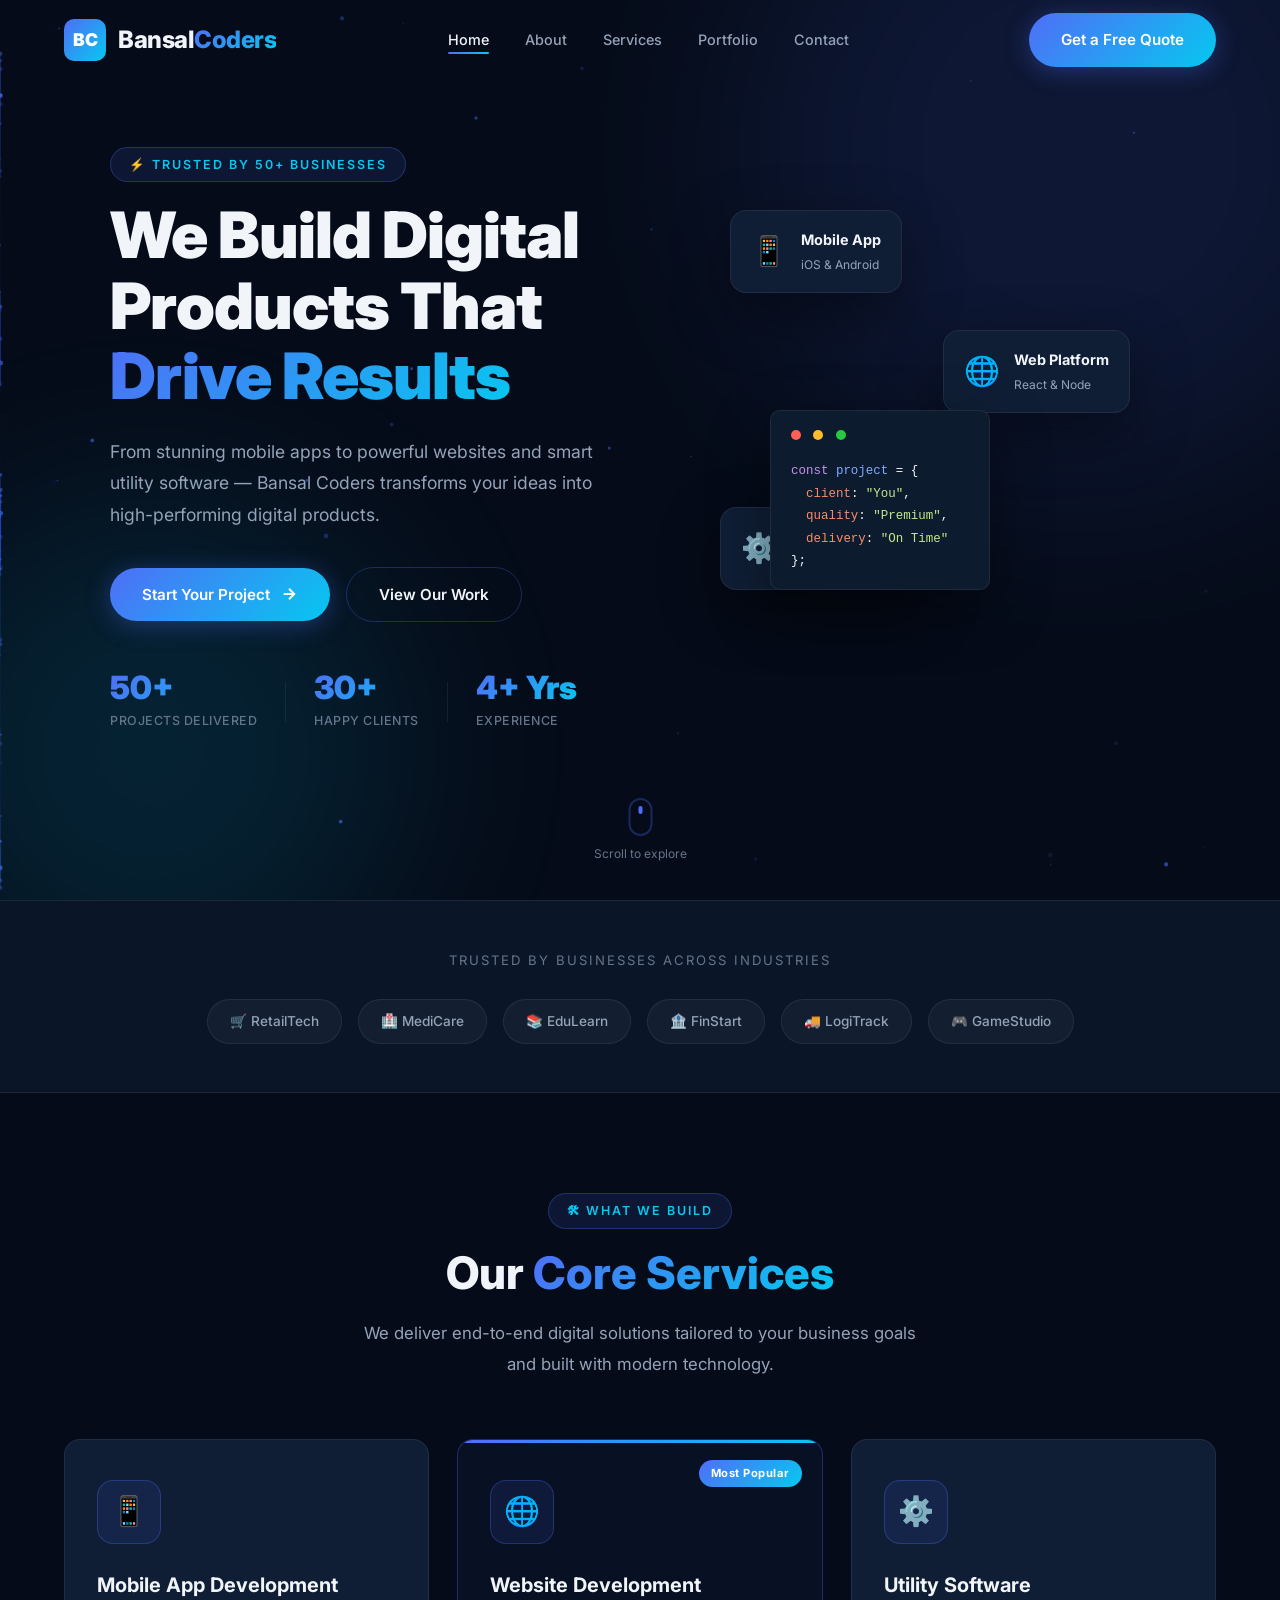
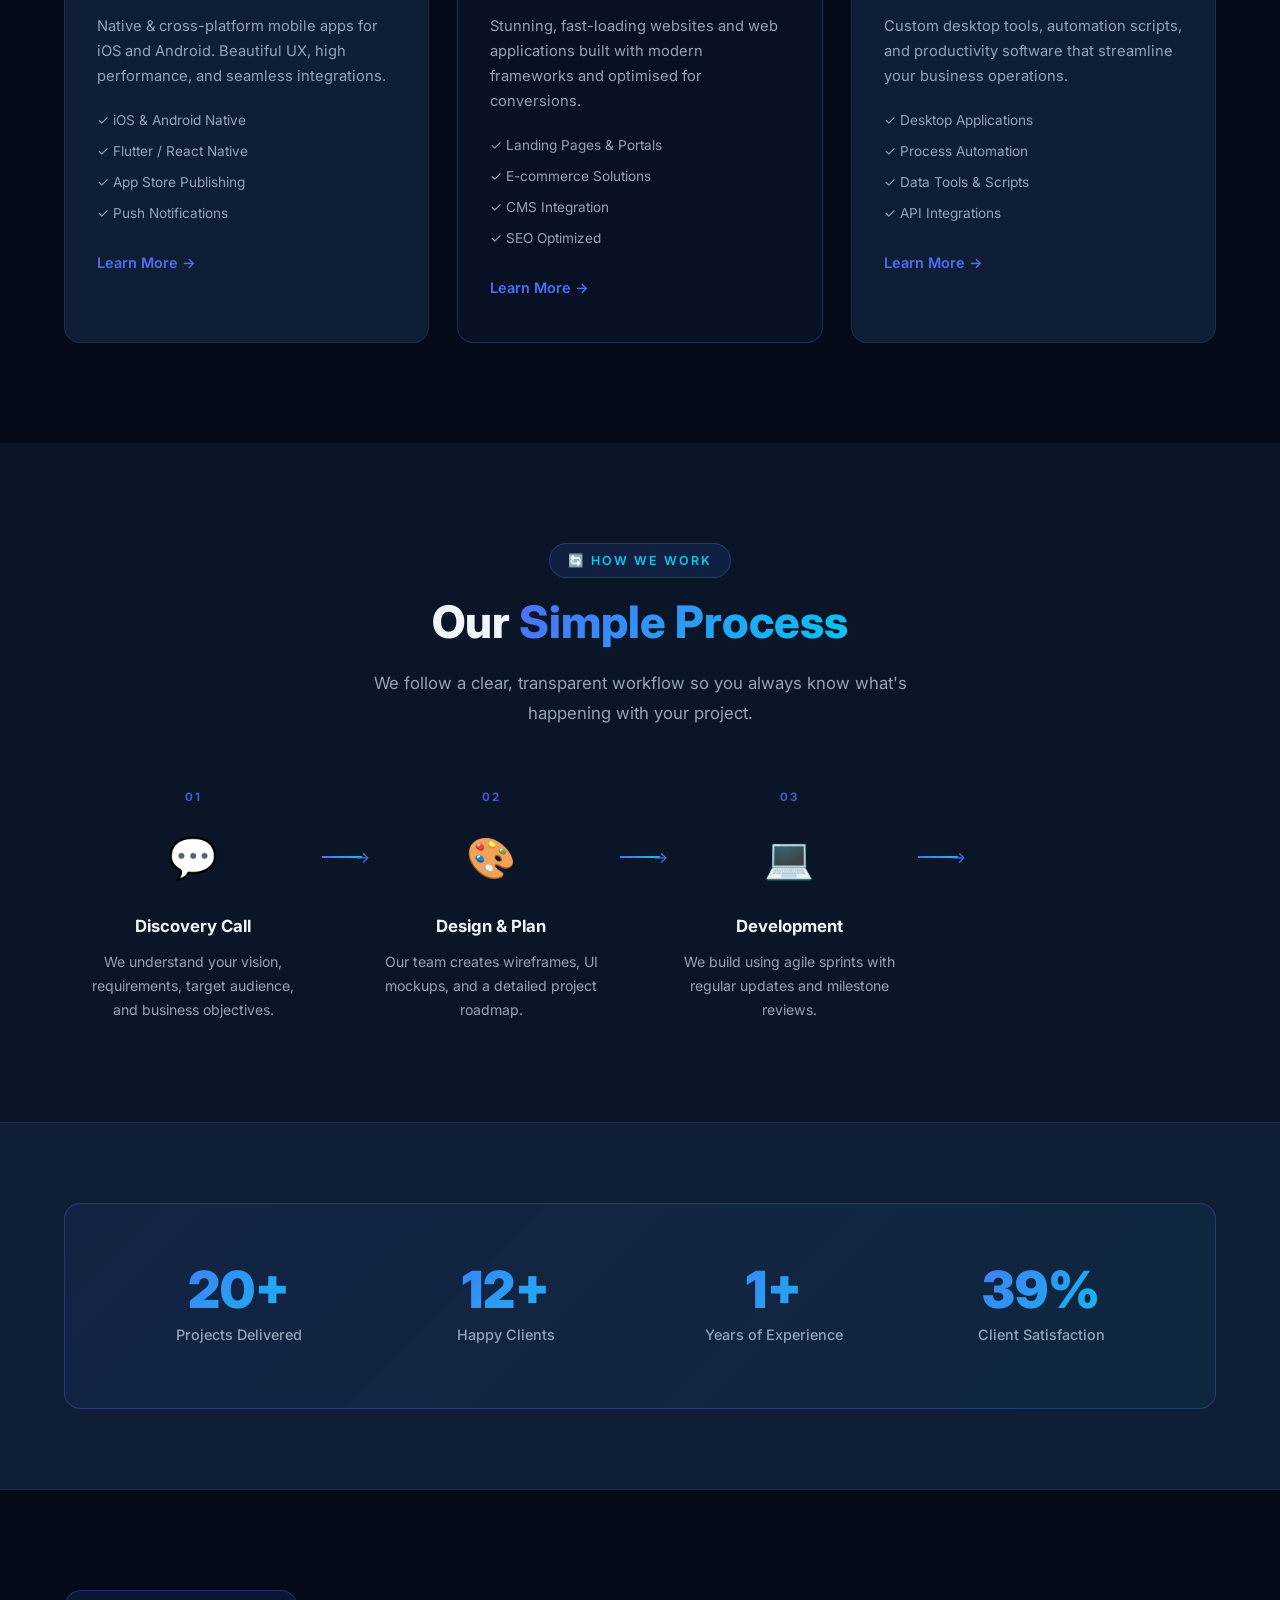
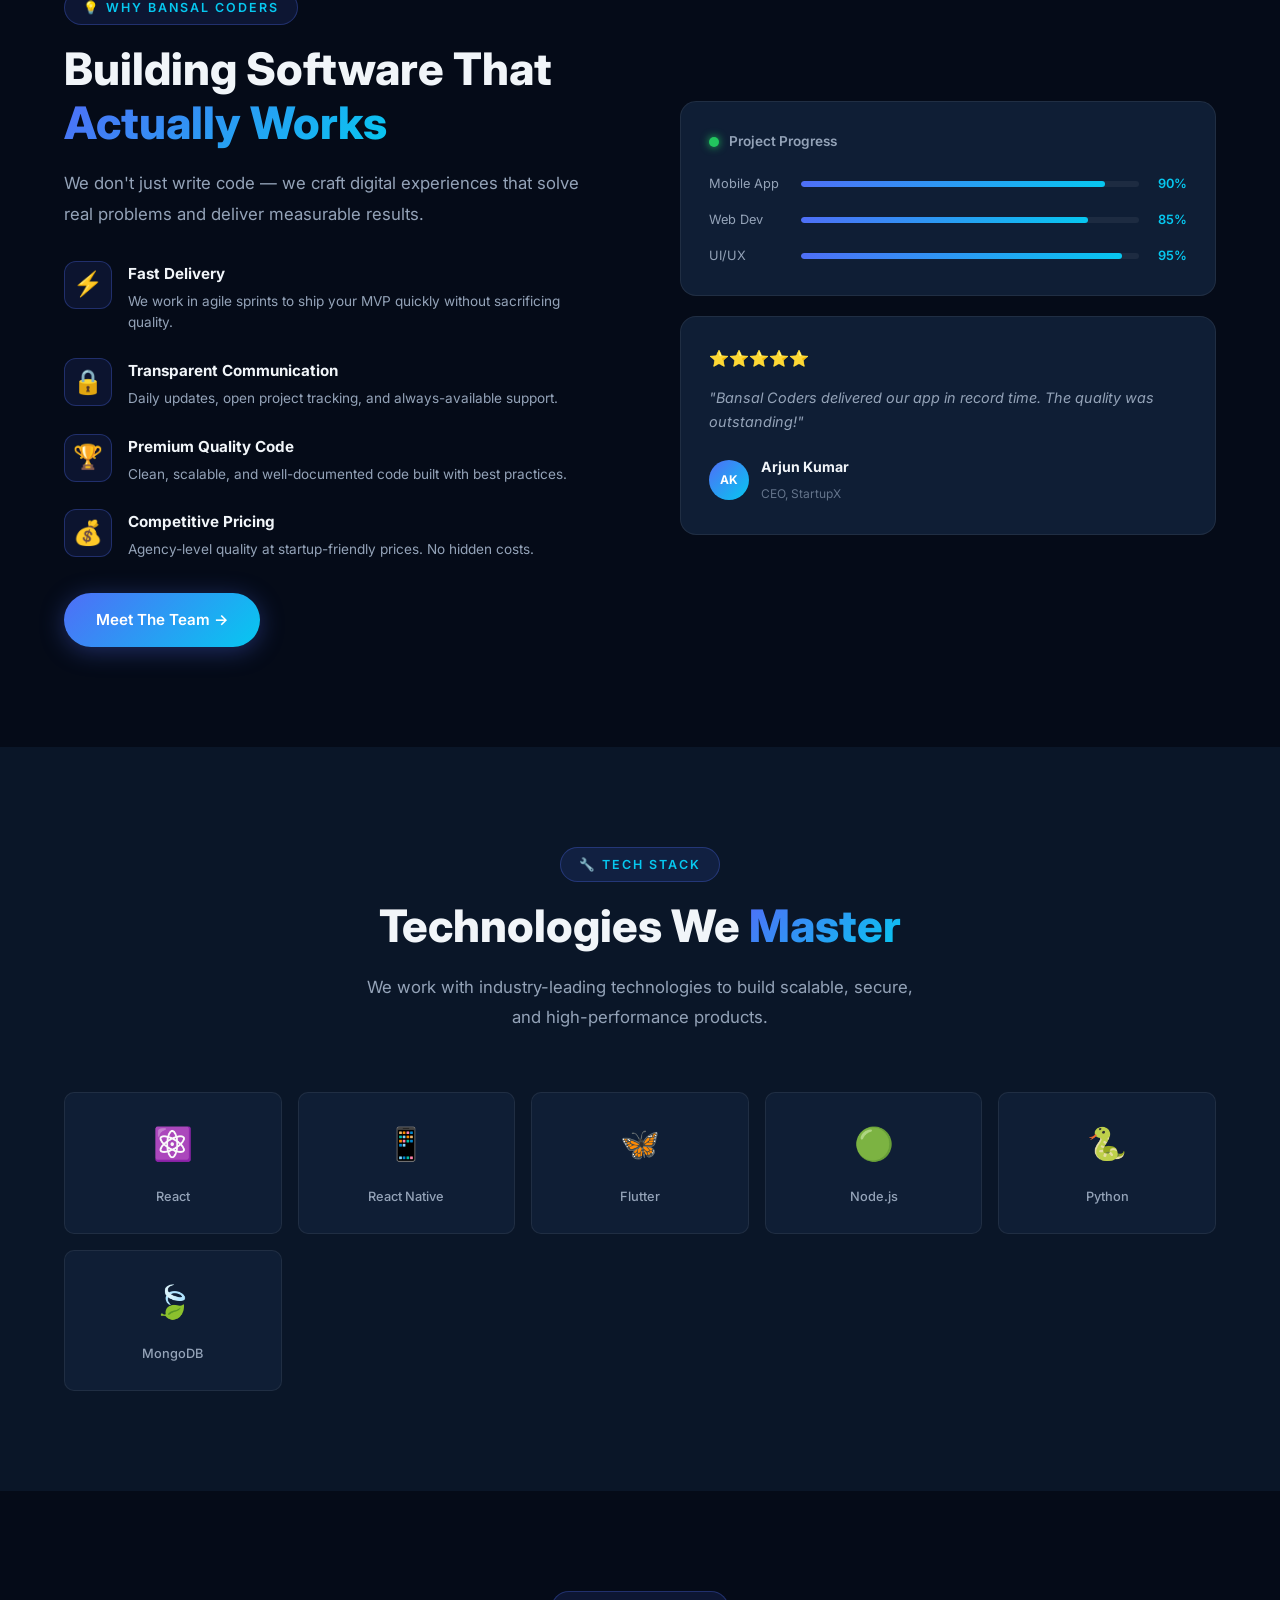
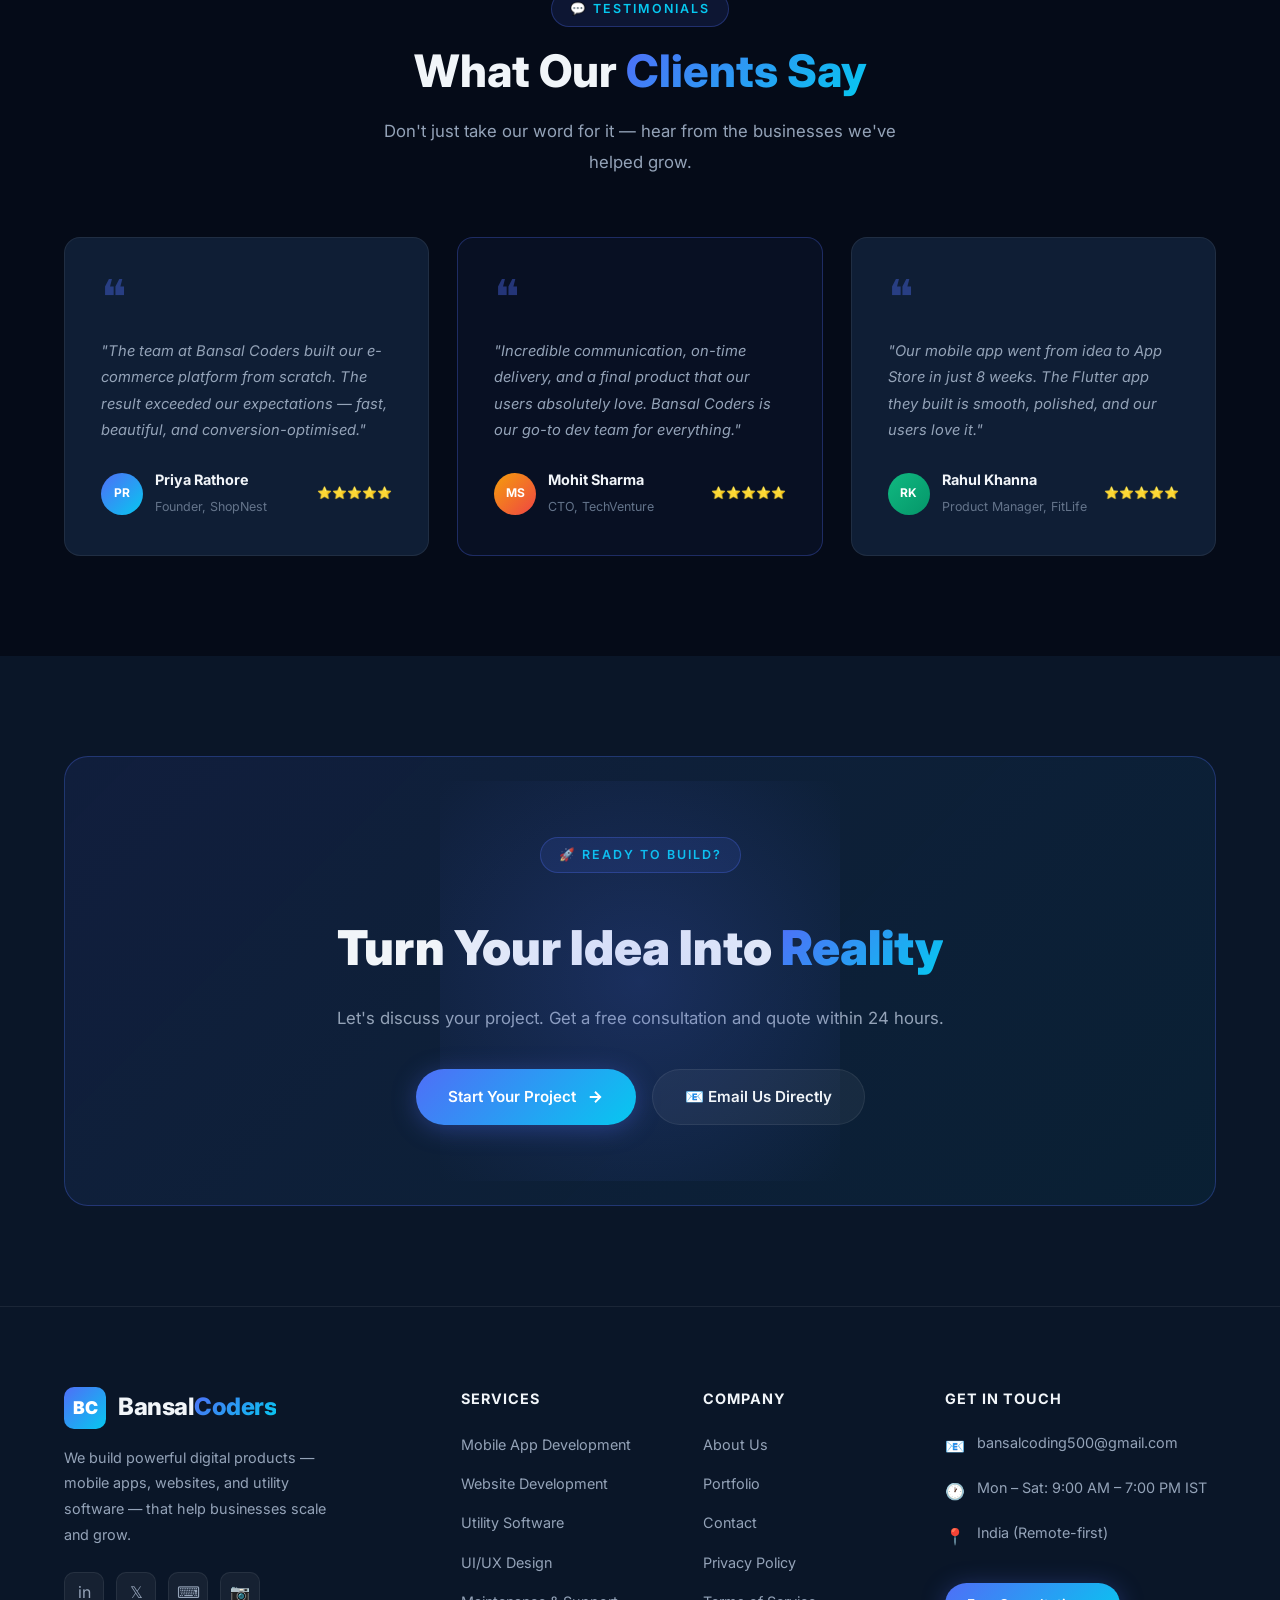
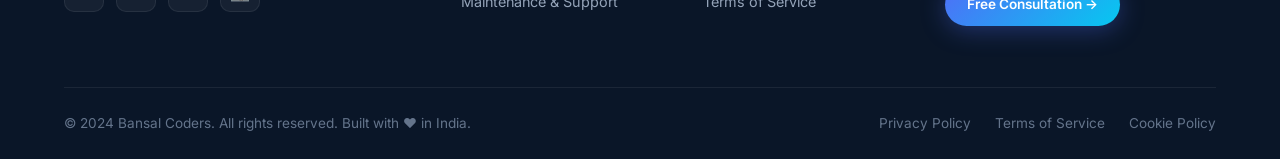
==== index.html @ b734f5e8 "Initial website setup for Bansal Coders - Home page with hero, services, process, stats, testimonial" ====
<!DOCTYPE html>
<html lang="en">
<head>
  <meta charset="UTF-8" />
  <meta name="viewport" content="width=device-width, initial-scale=1.0" />
  <title>Bansal Coders — Build. Launch. Grow.</title>
  <meta name="description" content="Bansal Coders builds world-class mobile apps, websites, and utility software that help businesses grow faster." />
  <link rel="icon" href="assets/favicon.svg" type="image/svg+xml" />
  <link rel="preconnect" href="https://fonts.googleapis.com" />
  <link rel="preconnect" href="https://fonts.gstatic.com" crossorigin />
  <link href="https://fonts.googleapis.com/css2?family=Inter:wght@400;500;600;700;800;900&display=swap" rel="stylesheet" />
  <link rel="stylesheet" href="css/styles.css" />
  <link rel="stylesheet" href="css/home.css" />
</head>
<body>

  <!-- ═══════════════════════════════════════════════
       NAVBAR
  ═══════════════════════════════════════════════ -->
  <nav class="navbar">
    <div class="nav-inner">
      <a href="index.html" class="nav-logo">
        <div class="logo-icon">BC</div>
        <span>Bansal<span class="gradient-text">Coders</span></span>
      </a>

      <ul class="nav-links">
        <li><a href="index.html" class="active">Home</a></li>
        <li><a href="about.html">About</a></li>
        <li><a href="services.html">Services</a></li>
        <li><a href="portfolio.html">Portfolio</a></li>
        <li><a href="contact.html">Contact</a></li>
      </ul>

      <a href="contact.html" class="btn btn-primary nav-cta">Get a Free Quote</a>
      <div class="hamburger" aria-label="Toggle menu">
        <span></span><span></span><span></span>
      </div>
    </div>
  </nav>

  <!-- Mobile Menu -->
  <div class="mobile-menu">
    <a href="index.html">Home</a>
    <a href="about.html">About</a>
    <a href="services.html">Services</a>
    <a href="portfolio.html">Portfolio</a>
    <a href="contact.html">Contact</a>
    <a href="contact.html" class="btn btn-primary" style="margin-top:8px; justify-content:center;">Get a Free Quote</a>
  </div>

  <!-- ═══════════════════════════════════════════════
       HERO
  ═══════════════════════════════════════════════ -->
  <section class="hero">
    <canvas id="particles-canvas"></canvas>
    <div class="hero-bg-blobs">
      <div class="blob blob-1"></div>
      <div class="blob blob-2"></div>
    </div>

    <div class="container hero-inner">
      <div class="hero-content animate-fade-up">
        <div class="section-tag">⚡ Trusted by 50+ Businesses</div>
        <h1 class="hero-title">
          We Build Digital<br>
          Products That<br>
          <span class="gradient-text">Drive Results</span>
        </h1>
        <p class="hero-desc">
          From stunning mobile apps to powerful websites and smart utility software —
          Bansal Coders transforms your ideas into high-performing digital products.
        </p>
        <div class="hero-actions">
          <a href="contact.html" class="btn btn-primary">
            Start Your Project
            <svg width="18" height="18" viewBox="0 0 24 24" fill="none" stroke="currentColor" stroke-width="2.5"><path d="M5 12h14M12 5l7 7-7 7"/></svg>
          </a>
          <a href="portfolio.html" class="btn btn-outline">View Our Work</a>
        </div>
        <div class="hero-stats">
          <div class="hero-stat">
            <span class="hero-stat-num" data-target="50" data-suffix="+">0+</span>
            <span class="hero-stat-label">Projects Delivered</span>
          </div>
          <div class="hero-stat-divider"></div>
          <div class="hero-stat">
            <span class="hero-stat-num" data-target="30" data-suffix="+">0+</span>
            <span class="hero-stat-label">Happy Clients</span>
          </div>
          <div class="hero-stat-divider"></div>
          <div class="hero-stat">
            <span class="hero-stat-num" data-target="4" data-suffix="+ Yrs">0</span>
            <span class="hero-stat-label">Experience</span>
          </div>
        </div>
      </div>

      <div class="hero-visual animate-float">
        <div class="hero-card-stack">
          <div class="floating-card card-mobile">
            <div class="fc-icon">📱</div>
            <div>
              <div class="fc-title">Mobile App</div>
              <div class="fc-sub">iOS & Android</div>
            </div>
          </div>
          <div class="floating-card card-web">
            <div class="fc-icon">🌐</div>
            <div>
              <div class="fc-title">Web Platform</div>
              <div class="fc-sub">React & Node</div>
            </div>
          </div>
          <div class="floating-card card-util">
            <div class="fc-icon">⚙️</div>
            <div>
              <div class="fc-title">Utility Software</div>
              <div class="fc-sub">Desktop Tools</div>
            </div>
          </div>
          <div class="hero-code-block">
            <div class="code-dot red"></div>
            <div class="code-dot yellow"></div>
            <div class="code-dot green"></div>
            <div class="code-lines">
              <div class="code-line"><span class="c-kw">const</span> <span class="c-var">project</span> = {</div>
              <div class="code-line pl">&nbsp;&nbsp;<span class="c-key">client</span>: <span class="c-str">"You"</span>,</div>
              <div class="code-line pl">&nbsp;&nbsp;<span class="c-key">quality</span>: <span class="c-str">"Premium"</span>,</div>
              <div class="code-line pl">&nbsp;&nbsp;<span class="c-key">delivery</span>: <span class="c-str">"On Time"</span></div>
              <div class="code-line">};</div>
            </div>
          </div>
        </div>
      </div>
    </div>

    <div class="hero-scroll-hint">
      <div class="scroll-mouse"><div class="scroll-wheel"></div></div>
      <span>Scroll to explore</span>
    </div>
  </section>

  <!-- ═══════════════════════════════════════════════
       TRUSTED BY (Logo strip)
  ═══════════════════════════════════════════════ -->
  <section class="trusted-section">
    <div class="container">
      <p class="trusted-label">Trusted by businesses across industries</p>
      <div class="logo-strip stagger-children">
        <div class="logo-pill">🛒 RetailTech</div>
        <div class="logo-pill">🏥 MediCare</div>
        <div class="logo-pill">📚 EduLearn</div>
        <div class="logo-pill">🏦 FinStart</div>
        <div class="logo-pill">🚚 LogiTrack</div>
        <div class="logo-pill">🎮 GameStudio</div>
      </div>
    </div>
  </section>

  <!-- ═══════════════════════════════════════════════
       SERVICES OVERVIEW
  ═══════════════════════════════════════════════ -->
  <section class="services-overview">
    <div class="container">
      <div class="section-header reveal">
        <div class="section-tag">🛠 What We Build</div>
        <h2 class="section-title">Our <span class="gradient-text">Core Services</span></h2>
        <p class="section-subtitle">We deliver end-to-end digital solutions tailored to your business goals and built with modern technology.</p>
      </div>

      <div class="services-grid stagger-children">
        <div class="service-card">
          <div class="service-icon-wrap">
            <div class="service-icon">📱</div>
          </div>
          <h3>Mobile App Development</h3>
          <p>Native & cross-platform mobile apps for iOS and Android. Beautiful UX, high performance, and seamless integrations.</p>
          <ul class="service-features">
            <li>✓ iOS & Android Native</li>
            <li>✓ Flutter / React Native</li>
            <li>✓ App Store Publishing</li>
            <li>✓ Push Notifications</li>
          </ul>
          <a href="services.html#mobile" class="service-link">Learn More →</a>
        </div>

        <div class="service-card featured">
          <div class="featured-badge">Most Popular</div>
          <div class="service-icon-wrap">
            <div class="service-icon">🌐</div>
          </div>
          <h3>Website Development</h3>
          <p>Stunning, fast-loading websites and web applications built with modern frameworks and optimised for conversions.</p>
          <ul class="service-features">
            <li>✓ Landing Pages & Portals</li>
            <li>✓ E-commerce Solutions</li>
            <li>✓ CMS Integration</li>
            <li>✓ SEO Optimized</li>
          </ul>
          <a href="services.html#web" class="service-link">Learn More →</a>
        </div>

        <div class="service-card">
          <div class="service-icon-wrap">
            <div class="service-icon">⚙️</div>
          </div>
          <h3>Utility Software</h3>
          <p>Custom desktop tools, automation scripts, and productivity software that streamline your business operations.</p>
          <ul class="service-features">
            <li>✓ Desktop Applications</li>
            <li>✓ Process Automation</li>
            <li>✓ Data Tools & Scripts</li>
            <li>✓ API Integrations</li>
          </ul>
          <a href="services.html#utility" class="service-link">Learn More →</a>
        </div>
      </div>
    </div>
  </section>

  <!-- ═══════════════════════════════════════════════
       PROCESS
  ═══════════════════════════════════════════════ -->
  <section class="process-section">
    <div class="container">
      <div class="section-header reveal">
        <div class="section-tag">🔄 How We Work</div>
        <h2 class="section-title">Our <span class="gradient-text">Simple Process</span></h2>
        <p class="section-subtitle">We follow a clear, transparent workflow so you always know what's happening with your project.</p>
      </div>

      <div class="process-steps stagger-children">
        <div class="process-step">
          <div class="step-num">01</div>
          <div class="step-icon">💬</div>
          <h4>Discovery Call</h4>
          <p>We understand your vision, requirements, target audience, and business objectives.</p>
        </div>
        <div class="process-connector"></div>
        <div class="process-step">
          <div class="step-num">02</div>
          <div class="step-icon">🎨</div>
          <h4>Design & Plan</h4>
          <p>Our team creates wireframes, UI mockups, and a detailed project roadmap.</p>
        </div>
        <div class="process-connector"></div>
        <div class="process-step">
          <div class="step-num">03</div>
          <div class="step-icon">💻</div>
          <h4>Development</h4>
          <p>We build using agile sprints with regular updates and milestone reviews.</p>
        </div>
        <div class="process-connector"></div>
        <div class="process-step">
          <div class="step-num">04</div>
          <div class="step-icon">🚀</div>
          <h4>Launch & Support</h4>
          <p>We deploy your product and provide ongoing maintenance and support.</p>
        </div>
      </div>
    </div>
  </section>

  <!-- ═══════════════════════════════════════════════
       STATS
  ═══════════════════════════════════════════════ -->
  <section class="stats-section reveal">
    <div class="container">
      <div class="stats-inner">
        <div class="stats-grid">
          <div class="stat-item">
            <div class="stat-num gradient-text" data-target="50" data-suffix="+">0+</div>
            <div class="stat-label">Projects Delivered</div>
          </div>
          <div class="stat-item">
            <div class="stat-num gradient-text" data-target="30" data-suffix="+">0+</div>
            <div class="stat-label">Happy Clients</div>
          </div>
          <div class="stat-item">
            <div class="stat-num gradient-text" data-target="4" data-suffix="+">0+</div>
            <div class="stat-label">Years of Experience</div>
          </div>
          <div class="stat-item">
            <div class="stat-num gradient-text" data-target="98" data-suffix="%">0%</div>
            <div class="stat-label">Client Satisfaction</div>
          </div>
        </div>
      </div>
    </div>
  </section>

  <!-- ═══════════════════════════════════════════════
       WHY CHOOSE US
  ═══════════════════════════════════════════════ -->
  <section class="why-section">
    <div class="container why-inner">
      <div class="why-left reveal-left">
        <div class="section-tag">💡 Why Bansal Coders</div>
        <h2 class="section-title">Building Software That <span class="gradient-text">Actually Works</span></h2>
        <p class="section-subtitle">We don't just write code — we craft digital experiences that solve real problems and deliver measurable results.</p>
        <div class="why-features">
          <div class="why-feature">
            <div class="wf-icon">⚡</div>
            <div>
              <h5>Fast Delivery</h5>
              <p>We work in agile sprints to ship your MVP quickly without sacrificing quality.</p>
            </div>
          </div>
          <div class="why-feature">
            <div class="wf-icon">🔒</div>
            <div>
              <h5>Transparent Communication</h5>
              <p>Daily updates, open project tracking, and always-available support.</p>
            </div>
          </div>
          <div class="why-feature">
            <div class="wf-icon">🏆</div>
            <div>
              <h5>Premium Quality Code</h5>
              <p>Clean, scalable, and well-documented code built with best practices.</p>
            </div>
          </div>
          <div class="why-feature">
            <div class="wf-icon">💰</div>
            <div>
              <h5>Competitive Pricing</h5>
              <p>Agency-level quality at startup-friendly prices. No hidden costs.</p>
            </div>
          </div>
        </div>
        <a href="about.html" class="btn btn-primary">Meet The Team →</a>
      </div>
      <div class="why-right reveal-right">
        <div class="why-visual">
          <div class="why-card wc-1">
            <div class="wc-header">
              <div class="wc-dot"></div>
              <span>Project Progress</span>
            </div>
            <div class="progress-bars">
              <div class="progress-item">
                <span>Mobile App</span>
                <div class="progress-track"><div class="progress-fill" style="width:90%"></div></div>
                <span>90%</span>
              </div>
              <div class="progress-item">
                <span>Web Dev</span>
                <div class="progress-track"><div class="progress-fill" style="width:85%"></div></div>
                <span>85%</span>
              </div>
              <div class="progress-item">
                <span>UI/UX</span>
                <div class="progress-track"><div class="progress-fill" style="width:95%"></div></div>
                <span>95%</span>
              </div>
            </div>
          </div>
          <div class="why-card wc-2">
            <div class="rating-stars">⭐⭐⭐⭐⭐</div>
            <p>"Bansal Coders delivered our app in record time. The quality was outstanding!"</p>
            <div class="reviewer">
              <div class="reviewer-avatar">AK</div>
              <div>
                <strong>Arjun Kumar</strong>
                <span>CEO, StartupX</span>
              </div>
            </div>
          </div>
        </div>
      </div>
    </div>
  </section>

  <!-- ═══════════════════════════════════════════════
       TECH STACK
  ═══════════════════════════════════════════════ -->
  <section class="tech-section">
    <div class="container">
      <div class="section-header reveal">
        <div class="section-tag">🔧 Tech Stack</div>
        <h2 class="section-title">Technologies We <span class="gradient-text">Master</span></h2>
        <p class="section-subtitle">We work with industry-leading technologies to build scalable, secure, and high-performance products.</p>
      </div>

      <div class="tech-grid stagger-children">
        <div class="tech-item" data-tooltip="React">
          <div class="tech-logo">⚛️</div>
          <span>React</span>
        </div>
        <div class="tech-item" data-tooltip="React Native">
          <div class="tech-logo">📱</div>
          <span>React Native</span>
        </div>
        <div class="tech-item" data-tooltip="Flutter">
          <div class="tech-logo">🦋</div>
          <span>Flutter</span>
        </div>
        <div class="tech-item" data-tooltip="Node.js">
          <div class="tech-logo">🟢</div>
          <span>Node.js</span>
        </div>
        <div class="tech-item" data-tooltip="Python">
          <div class="tech-logo">🐍</div>
          <span>Python</span>
        </div>
        <div class="tech-item" data-tooltip="MongoDB">
          <div class="tech-logo">🍃</div>
          <span>MongoDB</span>
        </div>
        <div class="tech-item" data-tooltip="PostgreSQL">
          <div class="tech-logo">🐘</div>
          <span>PostgreSQL</span>
        </div>
        <div class="tech-item" data-tooltip="Firebase">
          <div class="tech-logo">🔥</div>
          <span>Firebase</span>
        </div>
        <div class="tech-item" data-tooltip="AWS">
          <div class="tech-logo">☁️</div>
          <span>AWS</span>
        </div>
        <div class="tech-item" data-tooltip="Next.js">
          <div class="tech-logo">▲</div>
          <span>Next.js</span>
        </div>
      </div>
    </div>
  </section>

  <!-- ═══════════════════════════════════════════════
       TESTIMONIALS
  ═══════════════════════════════════════════════ -->
  <section class="testimonials-section">
    <div class="container">
      <div class="section-header reveal">
        <div class="section-tag">💬 Testimonials</div>
        <h2 class="section-title">What Our <span class="gradient-text">Clients Say</span></h2>
        <p class="section-subtitle">Don't just take our word for it — hear from the businesses we've helped grow.</p>
      </div>

      <div class="testimonials-grid stagger-children">
        <div class="testimonial-card">
          <div class="testimonial-quote">❝</div>
          <p>"The team at Bansal Coders built our e-commerce platform from scratch. The result exceeded our expectations — fast, beautiful, and conversion-optimised."</p>
          <div class="testimonial-author">
            <div class="ta-avatar" style="background: linear-gradient(135deg,#4f6ef7,#06c8f0)">PR</div>
            <div>
              <strong>Priya Rathore</strong>
              <span>Founder, ShopNest</span>
            </div>
            <div class="ta-stars">⭐⭐⭐⭐⭐</div>
          </div>
        </div>

        <div class="testimonial-card featured-testimonial">
          <div class="testimonial-quote">❝</div>
          <p>"Incredible communication, on-time delivery, and a final product that our users absolutely love. Bansal Coders is our go-to dev team for everything."</p>
          <div class="testimonial-author">
            <div class="ta-avatar" style="background: linear-gradient(135deg,#f59e0b,#ef4444)">MS</div>
            <div>
              <strong>Mohit Sharma</strong>
              <span>CTO, TechVenture</span>
            </div>
            <div class="ta-stars">⭐⭐⭐⭐⭐</div>
          </div>
        </div>

        <div class="testimonial-card">
          <div class="testimonial-quote">❝</div>
          <p>"Our mobile app went from idea to App Store in just 8 weeks. The Flutter app they built is smooth, polished, and our users love it."</p>
          <div class="testimonial-author">
            <div class="ta-avatar" style="background: linear-gradient(135deg,#10b981,#059669)">RK</div>
            <div>
              <strong>Rahul Khanna</strong>
              <span>Product Manager, FitLife</span>
            </div>
            <div class="ta-stars">⭐⭐⭐⭐⭐</div>
          </div>
        </div>
      </div>
    </div>
  </section>

  <!-- ═══════════════════════════════════════════════
       CTA BANNER
  ═══════════════════════════════════════════════ -->
  <section class="cta-section reveal">
    <div class="container">
      <div class="cta-inner">
        <div class="cta-blob"></div>
        <div class="section-tag">🚀 Ready to Build?</div>
        <h2>Turn Your Idea Into <span class="gradient-text">Reality</span></h2>
        <p>Let's discuss your project. Get a free consultation and quote within 24 hours.</p>
        <div class="cta-actions">
          <a href="contact.html" class="btn btn-primary">
            Start Your Project
            <svg width="18" height="18" viewBox="0 0 24 24" fill="none" stroke="currentColor" stroke-width="2.5"><path d="M5 12h14M12 5l7 7-7 7"/></svg>
          </a>
          <a href="mailto:bansalcoding500@gmail.com" class="btn btn-ghost">
            📧 Email Us Directly
          </a>
        </div>
      </div>
    </div>
  </section>

  <!-- ═══════════════════════════════════════════════
       FOOTER
  ═══════════════════════════════════════════════ -->
  <footer class="footer">
    <div class="container">
      <div class="footer-grid">
        <div class="footer-brand">
          <a href="index.html" class="nav-logo">
            <div class="logo-icon">BC</div>
            <span>Bansal<span class="gradient-text">Coders</span></span>
          </a>
          <p>We build powerful digital products — mobile apps, websites, and utility software — that help businesses scale and grow.</p>
          <div class="social-links">
            <a href="#" class="social-link" aria-label="LinkedIn">in</a>
            <a href="#" class="social-link" aria-label="Twitter">𝕏</a>
            <a href="#" class="social-link" aria-label="GitHub">⌨</a>
            <a href="#" class="social-link" aria-label="Instagram">📷</a>
          </div>
        </div>

        <div class="footer-col">
          <h4>Services</h4>
          <ul>
            <li><a href="services.html#mobile">Mobile App Development</a></li>
            <li><a href="services.html#web">Website Development</a></li>
            <li><a href="services.html#utility">Utility Software</a></li>
            <li><a href="services.html#uiux">UI/UX Design</a></li>
            <li><a href="services.html#maintenance">Maintenance & Support</a></li>
          </ul>
        </div>

        <div class="footer-col">
          <h4>Company</h4>
          <ul>
            <li><a href="about.html">About Us</a></li>
            <li><a href="portfolio.html">Portfolio</a></li>
            <li><a href="contact.html">Contact</a></li>
            <li><a href="#">Privacy Policy</a></li>
            <li><a href="#">Terms of Service</a></li>
          </ul>
        </div>

        <div class="footer-col">
          <h4>Get In Touch</h4>
          <div class="footer-contact-item">
            <span>📧</span>
            <a href="mailto:bansalcoding500@gmail.com">bansalcoding500@gmail.com</a>
          </div>
          <div class="footer-contact-item">
            <span>🕐</span>
            <p>Mon – Sat: 9:00 AM – 7:00 PM IST</p>
          </div>
          <div class="footer-contact-item">
            <span>📍</span>
            <p>India (Remote-first)</p>
          </div>
          <a href="contact.html" class="btn btn-primary" style="margin-top:16px;font-size:0.85rem;padding:10px 22px">Free Consultation →</a>
        </div>
      </div>

      <div class="footer-bottom">
        <p>© 2024 Bansal Coders. All rights reserved. Built with ❤️ in India.</p>
        <div class="footer-bottom-links">
          <a href="#">Privacy Policy</a>
          <a href="#">Terms of Service</a>
          <a href="#">Cookie Policy</a>
        </div>
      </div>
    </div>
  </footer>

  <script src="js/main.js"></script>
  <script>
    // Animate hero stats on load
    document.querySelectorAll('.hero-stat-num[data-target]').forEach(el => {
      const target = parseInt(el.dataset.target);
      const suffix = el.dataset.suffix || '';
      let current = 0;
      const step = target / 60;
      const timer = setInterval(() => {
        current = Math.min(current + step, target);
        el.textContent = Math.floor(current) + suffix;
        if (current >= target) clearInterval(timer);
      }, 25);
    });
  </script>
</body>
</html>
---- css/styles.css ----
/* =========================================
   BANSAL CODERS - Global Stylesheet
   ========================================= */

/* ---------- CSS Variables ---------- */
:root {
  --bg-primary: #050b18;
  --bg-secondary: #0a1628;
  --bg-card: #0f1e35;
  --bg-card-hover: #152540;
  --primary: #4f6ef7;
  --primary-dark: #3b55d4;
  --accent: #06c8f0;
  --gradient: linear-gradient(135deg, #4f6ef7 0%, #06c8f0 100%);
  --gradient-text: linear-gradient(135deg, #4f6ef7, #06c8f0);
  --text-primary: #f1f5f9;
  --text-secondary: #94a3b8;
  --text-muted: #64748b;
  --border: rgba(255,255,255,0.07);
  --border-light: rgba(79,110,247,0.3);
  --shadow: 0 20px 60px rgba(0,0,0,0.4);
  --shadow-glow: 0 0 40px rgba(79,110,247,0.2);
  --radius: 16px;
  --radius-sm: 10px;
  --transition: all 0.3s ease;
  --font-main: 'Inter', 'Segoe UI', sans-serif;
  --nav-height: 80px;
}

/* ---------- Reset & Base ---------- */
*, *::before, *::after { box-sizing: border-box; margin: 0; padding: 0; }

html { scroll-behavior: smooth; font-size: 16px; }

body {
  font-family: var(--font-main);
  background-color: var(--bg-primary);
  color: var(--text-primary);
  line-height: 1.7;
  overflow-x: hidden;
}

a { text-decoration: none; color: inherit; transition: var(--transition); }
ul { list-style: none; }
img { max-width: 100%; height: auto; display: block; }
button { cursor: pointer; border: none; outline: none; font-family: var(--font-main); }

/* ---------- Scrollbar ---------- */
::-webkit-scrollbar { width: 6px; }
::-webkit-scrollbar-track { background: var(--bg-primary); }
::-webkit-scrollbar-thumb { background: var(--primary); border-radius: 3px; }

/* ---------- Typography Helpers ---------- */
.gradient-text {
  background: var(--gradient-text);
  -webkit-background-clip: text;
  -webkit-text-fill-color: transparent;
  background-clip: text;
}

.section-tag {
  display: inline-flex;
  align-items: center;
  gap: 8px;
  background: rgba(79,110,247,0.12);
  border: 1px solid var(--border-light);
  color: var(--accent);
  font-size: 0.78rem;
  font-weight: 600;
  letter-spacing: 2px;
  text-transform: uppercase;
  padding: 6px 18px;
  border-radius: 50px;
  margin-bottom: 18px;
}

.section-title {
  font-size: clamp(2rem, 4vw, 2.8rem);
  font-weight: 800;
  line-height: 1.2;
  margin-bottom: 18px;
  color: var(--text-primary);
}

.section-subtitle {
  font-size: 1.05rem;
  color: var(--text-secondary);
  max-width: 560px;
  line-height: 1.8;
}

.section-header { text-align: center; margin-bottom: 60px; }
.section-header .section-subtitle { margin: 0 auto; }

/* ---------- Buttons ---------- */
.btn {
  display: inline-flex;
  align-items: center;
  gap: 10px;
  padding: 14px 32px;
  border-radius: 50px;
  font-size: 0.95rem;
  font-weight: 600;
  transition: var(--transition);
  position: relative;
  overflow: hidden;
}

.btn-primary {
  background: var(--gradient);
  color: #fff;
  box-shadow: 0 4px 24px rgba(79,110,247,0.35);
}

.btn-primary:hover {
  transform: translateY(-2px);
  box-shadow: 0 8px 32px rgba(79,110,247,0.5);
}

.btn-outline {
  background: transparent;
  color: var(--text-primary);
  border: 1px solid var(--border-light);
}

.btn-outline:hover {
  background: rgba(79,110,247,0.1);
  border-color: var(--primary);
  transform: translateY(-2px);
}

.btn-ghost {
  background: rgba(255,255,255,0.05);
  color: var(--text-primary);
  border: 1px solid var(--border);
}

.btn-ghost:hover {
  background: rgba(255,255,255,0.1);
  transform: translateY(-2px);
}

/* ---------- Container ---------- */
.container {
  max-width: 1200px;
  margin: 0 auto;
  padding: 0 24px;
}

/* ---------- Section ---------- */
section { padding: 100px 0; }

/* ---------- Cards ---------- */
.card {
  background: var(--bg-card);
  border: 1px solid var(--border);
  border-radius: var(--radius);
  padding: 36px;
  transition: var(--transition);
}

.card:hover {
  border-color: var(--border-light);
  box-shadow: var(--shadow-glow);
  transform: translateY(-4px);
  background: var(--bg-card-hover);
}

/* ---------- NAVIGATION ---------- */
.navbar {
  position: fixed;
  top: 0;
  left: 0;
  width: 100%;
  height: var(--nav-height);
  z-index: 1000;
  transition: var(--transition);
  padding: 0;
}

.navbar.scrolled {
  background: rgba(5, 11, 24, 0.95);
  backdrop-filter: blur(20px);
  -webkit-backdrop-filter: blur(20px);
  border-bottom: 1px solid var(--border);
  box-shadow: 0 4px 30px rgba(0,0,0,0.3);
}

.nav-inner {
  display: flex;
  align-items: center;
  justify-content: space-between;
  height: var(--nav-height);
  max-width: 1200px;
  margin: 0 auto;
  padding: 0 24px;
}

.nav-logo {
  display: flex;
  align-items: center;
  gap: 12px;
  font-size: 1.5rem;
  font-weight: 800;
  letter-spacing: -0.5px;
}

.logo-icon {
  width: 42px;
  height: 42px;
  background: var(--gradient);
  border-radius: 10px;
  display: flex;
  align-items: center;
  justify-content: center;
  font-size: 1.1rem;
  font-weight: 900;
  color: white;
  flex-shrink: 0;
}

.nav-links {
  display: flex;
  align-items: center;
  gap: 36px;
}

.nav-links a {
  font-size: 0.9rem;
  font-weight: 500;
  color: var(--text-secondary);
  position: relative;
  padding: 4px 0;
}

.nav-links a::after {
  content: '';
  position: absolute;
  bottom: -2px;
  left: 0;
  width: 0;
  height: 2px;
  background: var(--gradient);
  border-radius: 2px;
  transition: var(--transition);
}

.nav-links a:hover,
.nav-links a.active {
  color: var(--text-primary);
}

.nav-links a:hover::after,
.nav-links a.active::after {
  width: 100%;
}

.nav-cta { margin-left: 8px; }

.hamburger {
  display: none;
  flex-direction: column;
  gap: 5px;
  cursor: pointer;
  padding: 4px;
}

.hamburger span {
  width: 26px;
  height: 2px;
  background: var(--text-primary);
  border-radius: 2px;
  transition: var(--transition);
}

.hamburger.open span:nth-child(1) { transform: translateY(7px) rotate(45deg); }
.hamburger.open span:nth-child(2) { opacity: 0; }
.hamburger.open span:nth-child(3) { transform: translateY(-7px) rotate(-45deg); }

/* ---------- Mobile Menu ---------- */
.mobile-menu {
  display: none;
  position: fixed;
  top: var(--nav-height);
  left: 0;
  width: 100%;
  background: rgba(5, 11, 24, 0.98);
  backdrop-filter: blur(20px);
  padding: 24px;
  border-bottom: 1px solid var(--border);
  z-index: 999;
  flex-direction: column;
  gap: 8px;
  transform: translateY(-10px);
  opacity: 0;
  transition: var(--transition);
}

.mobile-menu.open {
  display: flex;
  opacity: 1;
  transform: translateY(0);
}

.mobile-menu a {
  padding: 14px 20px;
  border-radius: var(--radius-sm);
  color: var(--text-secondary);
  font-weight: 500;
  font-size: 1rem;
  transition: var(--transition);
}

.mobile-menu a:hover,
.mobile-menu a.active {
  background: rgba(79,110,247,0.1);
  color: var(--text-primary);
}

/* ---------- FOOTER ---------- */
.footer {
  background: var(--bg-secondary);
  border-top: 1px solid var(--border);
  padding: 80px 0 0;
}

.footer-grid {
  display: grid;
  grid-template-columns: 1.8fr 1fr 1fr 1.4fr;
  gap: 48px;
  margin-bottom: 60px;
}

.footer-brand .nav-logo { margin-bottom: 16px; }

.footer-brand p {
  color: var(--text-secondary);
  font-size: 0.9rem;
  line-height: 1.8;
  margin-bottom: 24px;
  max-width: 280px;
}

.social-links {
  display: flex;
  gap: 12px;
}

.social-link {
  width: 40px;
  height: 40px;
  border-radius: 10px;
  background: rgba(255,255,255,0.05);
  border: 1px solid var(--border);
  display: flex;
  align-items: center;
  justify-content: center;
  color: var(--text-secondary);
  font-size: 1rem;
  transition: var(--transition);
}

.social-link:hover {
  background: var(--gradient);
  border-color: transparent;
  color: white;
  transform: translateY(-2px);
}

.footer-col h4 {
  font-size: 0.9rem;
  font-weight: 700;
  color: var(--text-primary);
  letter-spacing: 1px;
  text-transform: uppercase;
  margin-bottom: 20px;
}

.footer-col ul li {
  margin-bottom: 12px;
}

.footer-col ul li a {
  color: var(--text-secondary);
  font-size: 0.9rem;
  transition: var(--transition);
}

.footer-col ul li a:hover {
  color: var(--accent);
  padding-left: 4px;
}

.footer-contact-item {
  display: flex;
  align-items: flex-start;
  gap: 12px;
  margin-bottom: 16px;
}

.footer-contact-item span:first-child {
  font-size: 1rem;
  margin-top: 2px;
  flex-shrink: 0;
}

.footer-contact-item a,
.footer-contact-item p {
  color: var(--text-secondary);
  font-size: 0.9rem;
  transition: var(--transition);
}

.footer-contact-item a:hover { color: var(--accent); }

.footer-bottom {
  border-top: 1px solid var(--border);
  padding: 24px 0;
  display: flex;
  align-items: center;
  justify-content: space-between;
  gap: 16px;
}

.footer-bottom p {
  color: var(--text-muted);
  font-size: 0.85rem;
}

.footer-bottom-links {
  display: flex;
  gap: 24px;
}

.footer-bottom-links a {
  color: var(--text-muted);
  font-size: 0.85rem;
  transition: var(--transition);
}

.footer-bottom-links a:hover { color: var(--accent); }

/* ---------- ANIMATIONS ---------- */
@keyframes fadeInUp {
  from { opacity: 0; transform: translateY(30px); }
  to   { opacity: 1; transform: translateY(0); }
}

@keyframes fadeInLeft {
  from { opacity: 0; transform: translateX(-30px); }
  to   { opacity: 1; transform: translateX(0); }
}

@keyframes fadeInRight {
  from { opacity: 0; transform: translateX(30px); }
  to   { opacity: 1; transform: translateX(0); }
}

@keyframes float {
  0%, 100% { transform: translateY(0); }
  50%       { transform: translateY(-14px); }
}

@keyframes pulse-glow {
  0%, 100% { box-shadow: 0 0 0 0 rgba(79,110,247,0.4); }
  50%       { box-shadow: 0 0 0 20px rgba(79,110,247,0); }
}

@keyframes spin-slow {
  from { transform: rotate(0deg); }
  to   { transform: rotate(360deg); }
}

@keyframes blob {
  0%, 100% { border-radius: 60% 40% 30% 70% / 60% 30% 70% 40%; }
  50%       { border-radius: 30% 60% 70% 40% / 50% 60% 30% 60%; }
}

.animate-fade-up   { animation: fadeInUp 0.7s ease forwards; }
.animate-fade-left { animation: fadeInLeft 0.7s ease forwards; }
.animate-float     { animation: float 6s ease-in-out infinite; }

/* Scroll reveal */
.reveal {
  opacity: 0;
  transform: translateY(40px);
  transition: opacity 0.7s ease, transform 0.7s ease;
}

.reveal.visible {
  opacity: 1;
  transform: translateY(0);
}

.reveal-left {
  opacity: 0;
  transform: translateX(-40px);
  transition: opacity 0.7s ease, transform 0.7s ease;
}

.reveal-left.visible {
  opacity: 1;
  transform: translateX(0);
}

.reveal-right {
  opacity: 0;
  transform: translateX(40px);
  transition: opacity 0.7s ease, transform 0.7s ease;
}

.reveal-right.visible {
  opacity: 1;
  transform: translateX(0);
}

/* Stagger children */
.stagger-children > * { opacity: 0; transform: translateY(30px); transition: opacity 0.5s ease, transform 0.5s ease; }
.stagger-children.visible > *:nth-child(1) { opacity: 1; transform: none; transition-delay: 0.1s; }
.stagger-children.visible > *:nth-child(2) { opacity: 1; transform: none; transition-delay: 0.2s; }
.stagger-children.visible > *:nth-child(3) { opacity: 1; transform: none; transition-delay: 0.3s; }
.stagger-children.visible > *:nth-child(4) { opacity: 1; transform: none; transition-delay: 0.4s; }
.stagger-children.visible > *:nth-child(5) { opacity: 1; transform: none; transition-delay: 0.5s; }
.stagger-children.visible > *:nth-child(6) { opacity: 1; transform: none; transition-delay: 0.6s; }

/* ---------- Page Header (inner pages) ---------- */
.page-header {
  padding: 160px 0 100px;
  text-align: center;
  position: relative;
  overflow: hidden;
}

.page-header::before {
  content: '';
  position: absolute;
  inset: 0;
  background: radial-gradient(ellipse 80% 60% at 50% 0%, rgba(79,110,247,0.15) 0%, transparent 70%);
  pointer-events: none;
}

.page-header h1 {
  font-size: clamp(2.5rem, 5vw, 4rem);
  font-weight: 900;
  line-height: 1.15;
  margin-bottom: 20px;
}

.page-header p {
  font-size: 1.1rem;
  color: var(--text-secondary);
  max-width: 600px;
  margin: 0 auto;
}

/* ---------- Divider ---------- */
.divider {
  width: 60px;
  height: 4px;
  background: var(--gradient);
  border-radius: 2px;
  margin: 20px auto 0;
}

/* ---------- Badge ---------- */
.badge {
  display: inline-block;
  padding: 4px 14px;
  border-radius: 50px;
  font-size: 0.75rem;
  font-weight: 600;
  background: rgba(79,110,247,0.15);
  border: 1px solid var(--border-light);
  color: var(--primary);
}

/* ---------- RESPONSIVE ---------- */
@media (max-width: 1024px) {
  .footer-grid { grid-template-columns: 1fr 1fr; }
}

@media (max-width: 768px) {
  :root { --nav-height: 68px; }
  section { padding: 70px 0; }
  .nav-links, .nav-cta { display: none; }
  .hamburger { display: flex; }
  .footer-grid { grid-template-columns: 1fr; gap: 36px; }
  .footer-bottom { flex-direction: column; text-align: center; }
  .footer-bottom-links { flex-wrap: wrap; justify-content: center; }
}

@media (max-width: 480px) {
  .container { padding: 0 16px; }
  .section-title { font-size: 1.8rem; }
  .btn { padding: 12px 24px; font-size: 0.88rem; }
}
---- css/home.css ----
/* =========================================
   BANSAL CODERS - Home Page Styles
   ========================================= */

/* ---------- HERO ---------- */
.hero {
  min-height: 100vh;
  display: flex;
  align-items: center;
  position: relative;
  overflow: hidden;
  padding-top: var(--nav-height);
}

#particles-canvas {
  position: absolute;
  inset: 0;
  width: 100%;
  height: 100%;
  pointer-events: none;
}

.hero-bg-blobs {
  position: absolute;
  inset: 0;
  pointer-events: none;
  overflow: hidden;
}

.blob {
  position: absolute;
  border-radius: 50%;
  filter: blur(100px);
  opacity: 0.12;
  animation: blob 10s ease-in-out infinite;
}

.blob-1 {
  width: 700px; height: 700px;
  background: var(--primary);
  top: -200px; right: -150px;
  animation-delay: 0s;
}

.blob-2 {
  width: 500px; height: 500px;
  background: var(--accent);
  bottom: -100px; left: -100px;
  animation-delay: 5s;
}

.hero-inner {
  display: grid;
  grid-template-columns: 1fr 1fr;
  align-items: center;
  gap: 60px;
  padding-top: 60px;
  padding-bottom: 60px;
}

.hero-content { max-width: 580px; }

.hero-title {
  font-size: clamp(2.6rem, 5vw, 4.2rem);
  font-weight: 900;
  line-height: 1.1;
  letter-spacing: -1px;
  margin-bottom: 24px;
}

.hero-desc {
  font-size: 1.1rem;
  color: var(--text-secondary);
  line-height: 1.8;
  margin-bottom: 36px;
  max-width: 500px;
}

.hero-actions {
  display: flex;
  align-items: center;
  gap: 16px;
  flex-wrap: wrap;
  margin-bottom: 48px;
}

.hero-stats {
  display: flex;
  align-items: center;
  gap: 28px;
  flex-wrap: wrap;
}

.hero-stat-num {
  font-size: 2rem;
  font-weight: 900;
  background: var(--gradient-text);
  -webkit-background-clip: text;
  -webkit-text-fill-color: transparent;
  background-clip: text;
  display: block;
  line-height: 1.1;
}

.hero-stat-label {
  font-size: 0.78rem;
  color: var(--text-muted);
  font-weight: 500;
  text-transform: uppercase;
  letter-spacing: 0.5px;
}

.hero-stat-divider {
  width: 1px;
  height: 40px;
  background: var(--border);
}

/* Hero Visual */
.hero-visual {
  display: flex;
  justify-content: center;
  align-items: center;
  position: relative;
}

.hero-card-stack {
  position: relative;
  width: 420px;
  height: 460px;
}

.floating-card {
  position: absolute;
  background: var(--bg-card);
  border: 1px solid var(--border);
  border-radius: var(--radius);
  padding: 16px 20px;
  display: flex;
  align-items: center;
  gap: 14px;
  backdrop-filter: blur(10px);
  box-shadow: var(--shadow);
  transition: var(--transition);
}

.floating-card:hover { transform: translateY(-4px); border-color: var(--border-light); }

.fc-icon { font-size: 1.8rem; }
.fc-title { font-weight: 700; font-size: 0.9rem; color: var(--text-primary); }
.fc-sub { font-size: 0.75rem; color: var(--text-secondary); margin-top: 2px; }

.card-mobile { top: 0; left: 20px; animation: float 5s ease-in-out infinite; }
.card-web    { top: 120px; right: 0; animation: float 6s ease-in-out infinite 1s; }
.card-util   { bottom: 80px; left: 10px; animation: float 7s ease-in-out infinite 2s; }

.hero-code-block {
  position: absolute;
  top: 200px;
  left: 60px;
  background: #0d1b2e;
  border: 1px solid var(--border);
  border-radius: var(--radius-sm);
  padding: 16px 20px;
  font-family: 'Courier New', monospace;
  font-size: 0.78rem;
  box-shadow: var(--shadow);
  min-width: 220px;
}

.code-dot { width: 10px; height: 10px; border-radius: 50%; display: inline-block; margin-right: 5px; }
.code-dot.red { background: #ff5f57; }
.code-dot.yellow { background: #febc2e; }
.code-dot.green { background: #28c840; }

.code-lines { margin-top: 12px; }
.code-line { line-height: 1.8; }
.c-kw { color: #c792ea; }
.c-var { color: #82aaff; }
.c-key { color: #f78c6c; }
.c-str { color: #c3e88d; }

/* Hero Scroll Hint */
.hero-scroll-hint {
  position: absolute;
  bottom: 36px;
  left: 50%;
  transform: translateX(-50%);
  display: flex;
  flex-direction: column;
  align-items: center;
  gap: 8px;
  color: var(--text-muted);
  font-size: 0.75rem;
}

.scroll-mouse {
  width: 24px; height: 38px;
  border: 2px solid var(--border-light);
  border-radius: 12px;
  display: flex;
  justify-content: center;
  padding-top: 6px;
}

.scroll-wheel {
  width: 4px; height: 8px;
  background: var(--primary);
  border-radius: 2px;
  animation: float 1.5s ease-in-out infinite;
}

/* ---------- TRUSTED ---------- */
.trusted-section {
  padding: 48px 0;
  border-top: 1px solid var(--border);
  border-bottom: 1px solid var(--border);
  background: var(--bg-secondary);
}

.trusted-label {
  text-align: center;
  color: var(--text-muted);
  font-size: 0.82rem;
  text-transform: uppercase;
  letter-spacing: 2px;
  margin-bottom: 28px;
}

.logo-strip {
  display: flex;
  justify-content: center;
  flex-wrap: wrap;
  gap: 16px;
}

.logo-pill {
  background: rgba(255,255,255,0.04);
  border: 1px solid var(--border);
  color: var(--text-secondary);
  padding: 10px 22px;
  border-radius: 50px;
  font-size: 0.85rem;
  font-weight: 500;
  transition: var(--transition);
}

.logo-pill:hover {
  border-color: var(--border-light);
  color: var(--text-primary);
  background: rgba(79,110,247,0.08);
}

/* ---------- SERVICES OVERVIEW ---------- */
.services-overview { background: var(--bg-primary); }

.services-grid {
  display: grid;
  grid-template-columns: repeat(3, 1fr);
  gap: 28px;
}

.service-card {
  background: var(--bg-card);
  border: 1px solid var(--border);
  border-radius: var(--radius);
  padding: 40px 32px;
  transition: var(--transition);
  position: relative;
  overflow: hidden;
}

.service-card::before {
  content: '';
  position: absolute;
  top: 0; left: 0; right: 0;
  height: 3px;
  background: var(--gradient);
  transform: scaleX(0);
  transform-origin: left;
  transition: transform 0.4s ease;
}

.service-card:hover {
  border-color: var(--border-light);
  transform: translateY(-6px);
  box-shadow: var(--shadow-glow);
  background: var(--bg-card-hover);
}

.service-card:hover::before { transform: scaleX(1); }

.service-card.featured {
  border-color: var(--border-light);
  background: rgba(79,110,247,0.05);
}

.service-card.featured::before { transform: scaleX(1); }

.featured-badge {
  position: absolute;
  top: 20px; right: 20px;
  background: var(--gradient);
  color: white;
  font-size: 0.7rem;
  font-weight: 700;
  padding: 4px 12px;
  border-radius: 50px;
  letter-spacing: 0.5px;
}

.service-icon-wrap {
  width: 64px; height: 64px;
  background: rgba(79,110,247,0.1);
  border: 1px solid var(--border-light);
  border-radius: 16px;
  display: flex;
  align-items: center;
  justify-content: center;
  margin-bottom: 24px;
}

.service-icon { font-size: 1.8rem; }

.service-card h3 {
  font-size: 1.25rem;
  font-weight: 700;
  margin-bottom: 12px;
  color: var(--text-primary);
}

.service-card p {
  color: var(--text-secondary);
  font-size: 0.92rem;
  line-height: 1.7;
  margin-bottom: 20px;
}

.service-features {
  display: flex;
  flex-direction: column;
  gap: 8px;
  margin-bottom: 24px;
}

.service-features li {
  color: var(--text-secondary);
  font-size: 0.85rem;
  display: flex;
  align-items: center;
  gap: 8px;
}

.service-link {
  color: var(--primary);
  font-size: 0.9rem;
  font-weight: 600;
  transition: var(--transition);
}

.service-link:hover {
  color: var(--accent);
  letter-spacing: 0.5px;
}

/* ---------- PROCESS ---------- */
.process-section { background: var(--bg-secondary); }

.process-steps {
  display: flex;
  align-items: flex-start;
  gap: 0;
  position: relative;
}

.process-step {
  flex: 1;
  text-align: center;
  padding: 0 20px;
  position: relative;
}

.step-num {
  font-size: 0.72rem;
  font-weight: 700;
  color: var(--primary);
  letter-spacing: 2px;
  margin-bottom: 16px;
  opacity: 0.8;
}

.step-icon {
  font-size: 2.5rem;
  margin-bottom: 20px;
  display: block;
}

.process-step h4 {
  font-size: 1.05rem;
  font-weight: 700;
  margin-bottom: 10px;
  color: var(--text-primary);
}

.process-step p {
  color: var(--text-secondary);
  font-size: 0.88rem;
  line-height: 1.7;
}

.process-connector {
  flex: 0 0 40px;
  height: 2px;
  background: var(--gradient);
  margin-top: 68px;
  opacity: 0.4;
  position: relative;
}

.process-connector::after {
  content: '→';
  position: absolute;
  right: -8px;
  top: -12px;
  color: var(--primary);
  font-size: 1rem;
  opacity: 1;
}

/* ---------- STATS ---------- */
.stats-section {
  background: var(--bg-card);
  border-top: 1px solid var(--border);
  border-bottom: 1px solid var(--border);
  padding: 80px 0;
}

.stats-inner {
  background: linear-gradient(135deg, rgba(79,110,247,0.08), rgba(6,200,240,0.05));
  border: 1px solid var(--border-light);
  border-radius: var(--radius);
  padding: 60px;
}

.stats-grid {
  display: grid;
  grid-template-columns: repeat(4, 1fr);
  gap: 40px;
  text-align: center;
}

.stat-num {
  font-size: 3.2rem;
  font-weight: 900;
  line-height: 1;
  margin-bottom: 8px;
}

.stat-label {
  color: var(--text-secondary);
  font-size: 0.9rem;
  font-weight: 500;
}

/* ---------- WHY US ---------- */
.why-section { background: var(--bg-primary); }

.why-inner {
  display: grid;
  grid-template-columns: 1fr 1fr;
  gap: 80px;
  align-items: center;
}

.why-features {
  display: flex;
  flex-direction: column;
  gap: 24px;
  margin: 32px 0;
}

.why-feature {
  display: flex;
  gap: 16px;
  align-items: flex-start;
}

.wf-icon {
  font-size: 1.5rem;
  width: 48px;
  height: 48px;
  background: rgba(79,110,247,0.1);
  border: 1px solid var(--border-light);
  border-radius: 12px;
  display: flex;
  align-items: center;
  justify-content: center;
  flex-shrink: 0;
}

.why-feature h5 {
  font-size: 0.95rem;
  font-weight: 700;
  margin-bottom: 4px;
  color: var(--text-primary);
}

.why-feature p {
  font-size: 0.85rem;
  color: var(--text-secondary);
  line-height: 1.6;
}

.why-visual {
  position: relative;
  display: flex;
  flex-direction: column;
  gap: 20px;
}

.why-card {
  background: var(--bg-card);
  border: 1px solid var(--border);
  border-radius: var(--radius);
  padding: 28px;
  transition: var(--transition);
}

.why-card:hover { border-color: var(--border-light); transform: translateY(-3px); }

.wc-header {
  display: flex;
  align-items: center;
  gap: 10px;
  margin-bottom: 20px;
  font-size: 0.85rem;
  color: var(--text-secondary);
  font-weight: 600;
}

.wc-dot {
  width: 10px; height: 10px;
  border-radius: 50%;
  background: #22c55e;
  box-shadow: 0 0 8px #22c55e;
  animation: pulse-glow 2s ease-in-out infinite;
}

.progress-bars { display: flex; flex-direction: column; gap: 14px; }

.progress-item {
  display: flex;
  align-items: center;
  gap: 12px;
  font-size: 0.8rem;
  color: var(--text-secondary);
}

.progress-item > span:first-child { width: 80px; }
.progress-item > span:last-child { width: 36px; text-align: right; font-weight: 600; color: var(--accent); }

.progress-track {
  flex: 1;
  height: 6px;
  background: rgba(255,255,255,0.06);
  border-radius: 3px;
  overflow: hidden;
}

.progress-fill {
  height: 100%;
  background: var(--gradient);
  border-radius: 3px;
  transition: width 1.5s ease;
}

.rating-stars { font-size: 1rem; margin-bottom: 14px; }

.wc-2 p {
  font-size: 0.9rem;
  color: var(--text-secondary);
  line-height: 1.7;
  margin-bottom: 20px;
  font-style: italic;
}

.reviewer {
  display: flex;
  align-items: center;
  gap: 12px;
}

.reviewer-avatar {
  width: 40px; height: 40px;
  border-radius: 50%;
  background: var(--gradient);
  display: flex;
  align-items: center;
  justify-content: center;
  font-size: 0.75rem;
  font-weight: 700;
  color: white;
  flex-shrink: 0;
}

.reviewer strong {
  display: block;
  font-size: 0.88rem;
  color: var(--text-primary);
}

.reviewer span {
  font-size: 0.75rem;
  color: var(--text-muted);
}

/* ---------- TECH SECTION ---------- */
.tech-section { background: var(--bg-secondary); }

.tech-grid {
  display: grid;
  grid-template-columns: repeat(5, 1fr);
  gap: 16px;
}

.tech-item {
  background: var(--bg-card);
  border: 1px solid var(--border);
  border-radius: var(--radius-sm);
  padding: 24px 16px;
  text-align: center;
  transition: var(--transition);
  cursor: default;
}

.tech-item:hover {
  border-color: var(--border-light);
  background: var(--bg-card-hover);
  transform: translateY(-4px);
  box-shadow: var(--shadow-glow);
}

.tech-logo { font-size: 2rem; margin-bottom: 10px; }

.tech-item span {
  font-size: 0.8rem;
  color: var(--text-secondary);
  font-weight: 500;
}

/* ---------- TESTIMONIALS ---------- */
.testimonials-section { background: var(--bg-primary); }

.testimonials-grid {
  display: grid;
  grid-template-columns: repeat(3, 1fr);
  gap: 28px;
}

.testimonial-card {
  background: var(--bg-card);
  border: 1px solid var(--border);
  border-radius: var(--radius);
  padding: 36px;
  transition: var(--transition);
  position: relative;
}

.testimonial-card:hover {
  border-color: var(--border-light);
  transform: translateY(-4px);
  box-shadow: var(--shadow-glow);
}

.featured-testimonial {
  border-color: var(--border-light);
  background: rgba(79,110,247,0.05);
}

.testimonial-quote {
  font-size: 3rem;
  line-height: 1;
  color: var(--primary);
  opacity: 0.4;
  margin-bottom: 16px;
  font-family: Georgia, serif;
}

.testimonial-card p {
  font-size: 0.92rem;
  color: var(--text-secondary);
  line-height: 1.8;
  margin-bottom: 24px;
  font-style: italic;
}

.testimonial-author {
  display: flex;
  align-items: center;
  gap: 12px;
}

.ta-avatar {
  width: 42px; height: 42px;
  border-radius: 50%;
  display: flex;
  align-items: center;
  justify-content: center;
  font-size: 0.75rem;
  font-weight: 700;
  color: white;
  flex-shrink: 0;
}

.testimonial-author > div:nth-child(2) { flex: 1; }
.testimonial-author strong { display: block; font-size: 0.9rem; color: var(--text-primary); }
.testimonial-author span { font-size: 0.78rem; color: var(--text-muted); }
.ta-stars { font-size: 0.75rem; }

/* ---------- CTA SECTION ---------- */
.cta-section { background: var(--bg-secondary); padding: 100px 0; }

.cta-inner {
  background: linear-gradient(135deg, rgba(79,110,247,0.1), rgba(6,200,240,0.06));
  border: 1px solid var(--border-light);
  border-radius: 24px;
  padding: 80px 60px;
  text-align: center;
  position: relative;
  overflow: hidden;
}

.cta-blob {
  position: absolute;
  width: 400px; height: 400px;
  background: radial-gradient(circle, rgba(79,110,247,0.2), transparent);
  top: 50%; left: 50%;
  transform: translate(-50%, -50%);
  pointer-events: none;
}

.cta-inner h2 {
  font-size: clamp(2rem, 4vw, 3rem);
  font-weight: 900;
  margin: 16px 0;
}

.cta-inner p {
  color: var(--text-secondary);
  font-size: 1.05rem;
  margin-bottom: 36px;
}

.cta-actions {
  display: flex;
  justify-content: center;
  gap: 16px;
  flex-wrap: wrap;
}

/* ---------- RESPONSIVE ---------- */
@media (max-width: 1024px) {
  .hero-inner { grid-template-columns: 1fr; }
  .hero-visual { display: none; }
  .hero-content { max-width: 100%; text-align: center; }
  .hero-actions { justify-content: center; }
  .hero-stats { justify-content: center; }
  .services-grid { grid-template-columns: 1fr; max-width: 480px; margin: 0 auto; }
  .stats-grid { grid-template-columns: repeat(2, 1fr); }
  .why-inner { grid-template-columns: 1fr; }
  .tech-grid { grid-template-columns: repeat(4, 1fr); }
  .testimonials-grid { grid-template-columns: 1fr; max-width: 500px; margin: 0 auto; }
  .process-steps { flex-direction: column; align-items: center; }
  .process-connector { width: 2px; height: 30px; flex: none; margin: 0; }
  .process-connector::after { content: '↓'; top: -8px; right: -12px; }
}

@media (max-width: 768px) {
  .stats-inner { padding: 36px 24px; }
  .stats-grid { grid-template-columns: repeat(2, 1fr); gap: 28px; }
  .stat-num { font-size: 2.4rem; }
  .tech-grid { grid-template-columns: repeat(3, 1fr); }
  .cta-inner { padding: 48px 24px; }
}

@media (max-width: 480px) {
  .tech-grid { grid-template-columns: repeat(2, 1fr); }
  .stats-grid { grid-template-columns: repeat(2, 1fr); }
  .hero-title { font-size: 2.2rem; }
}
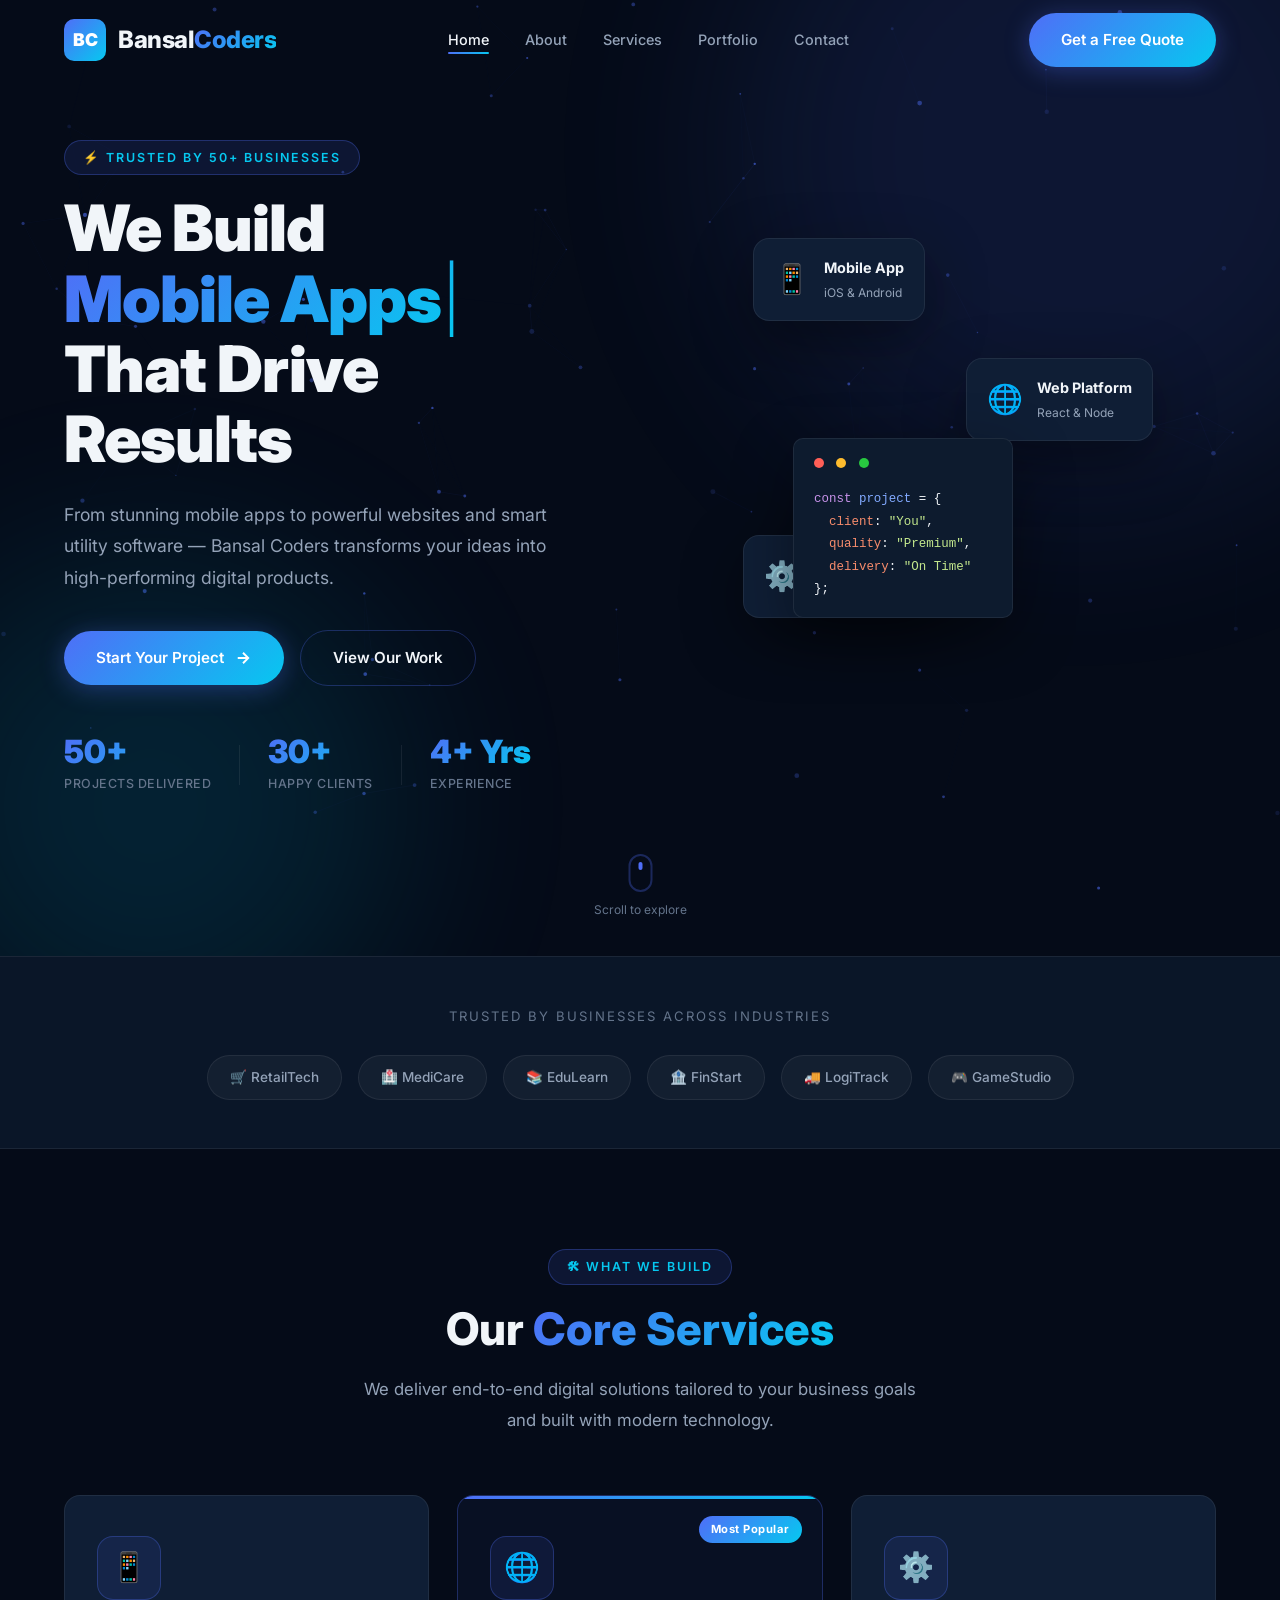
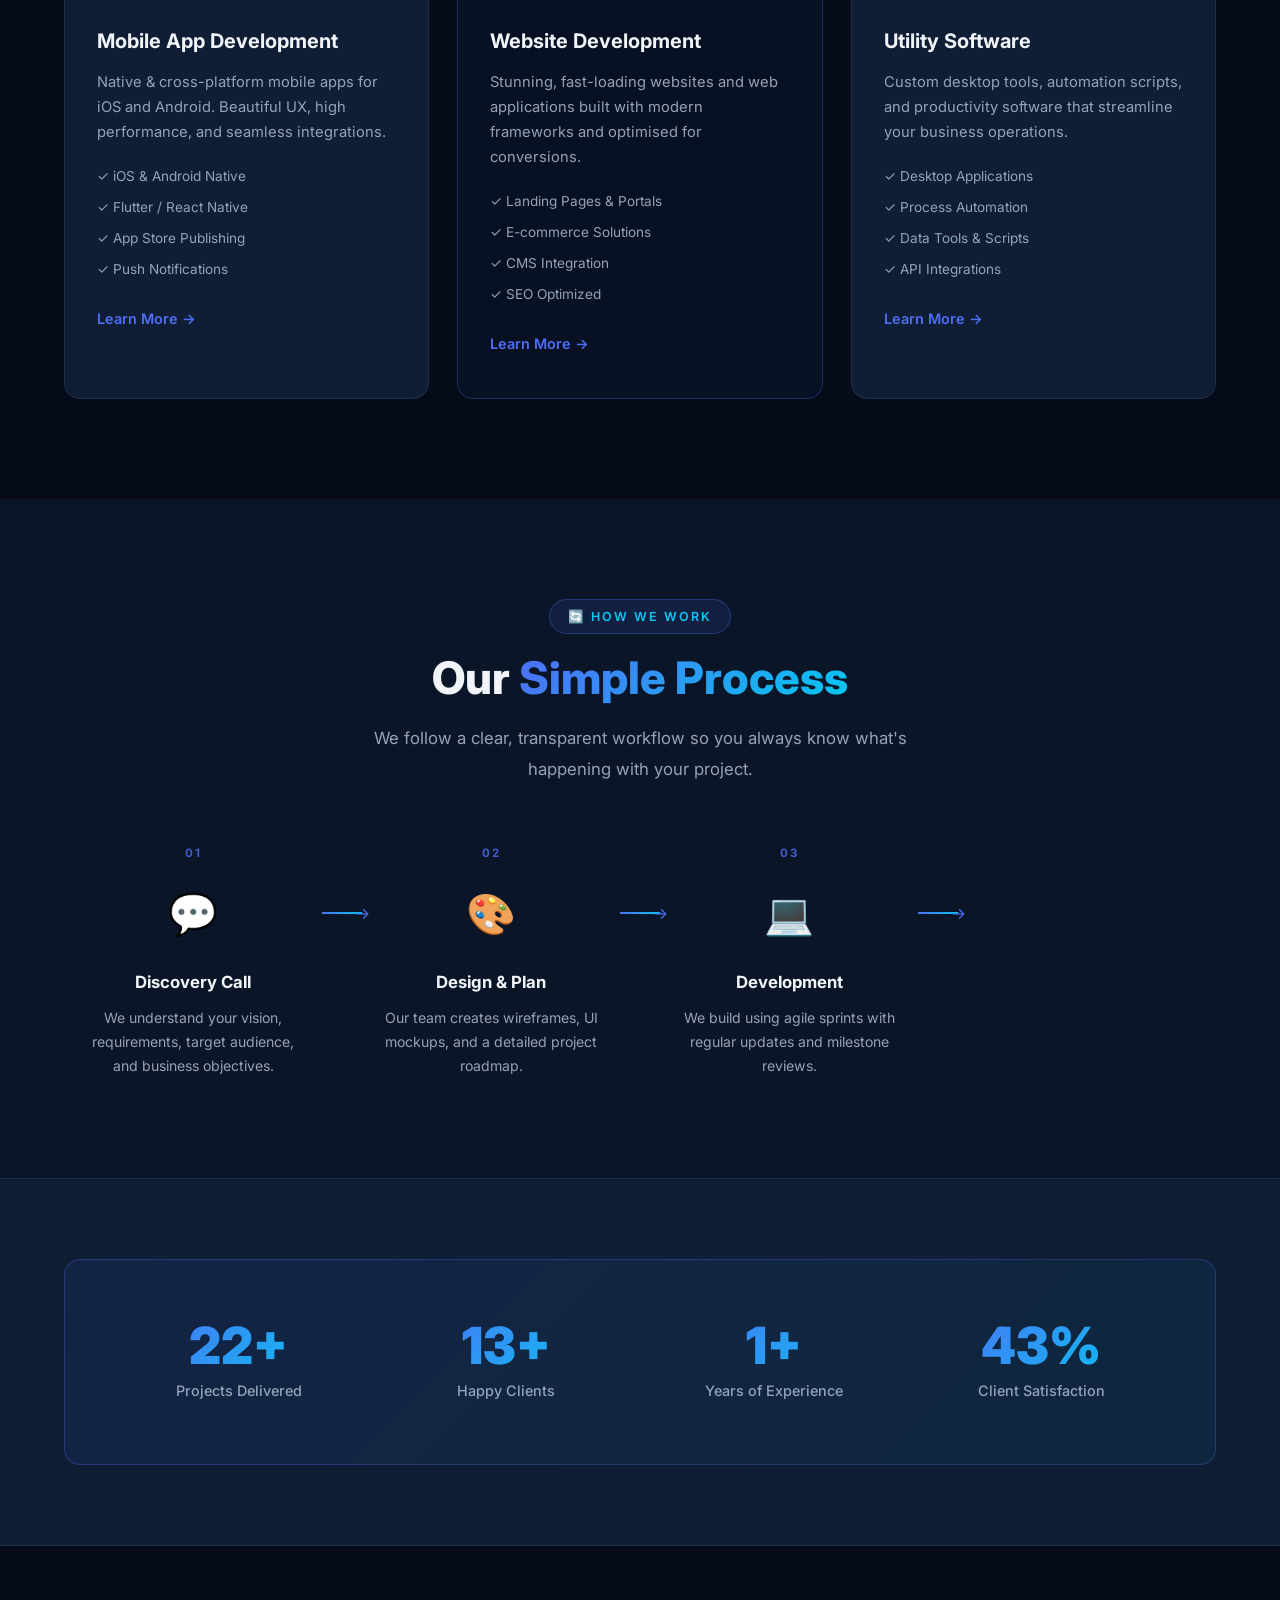
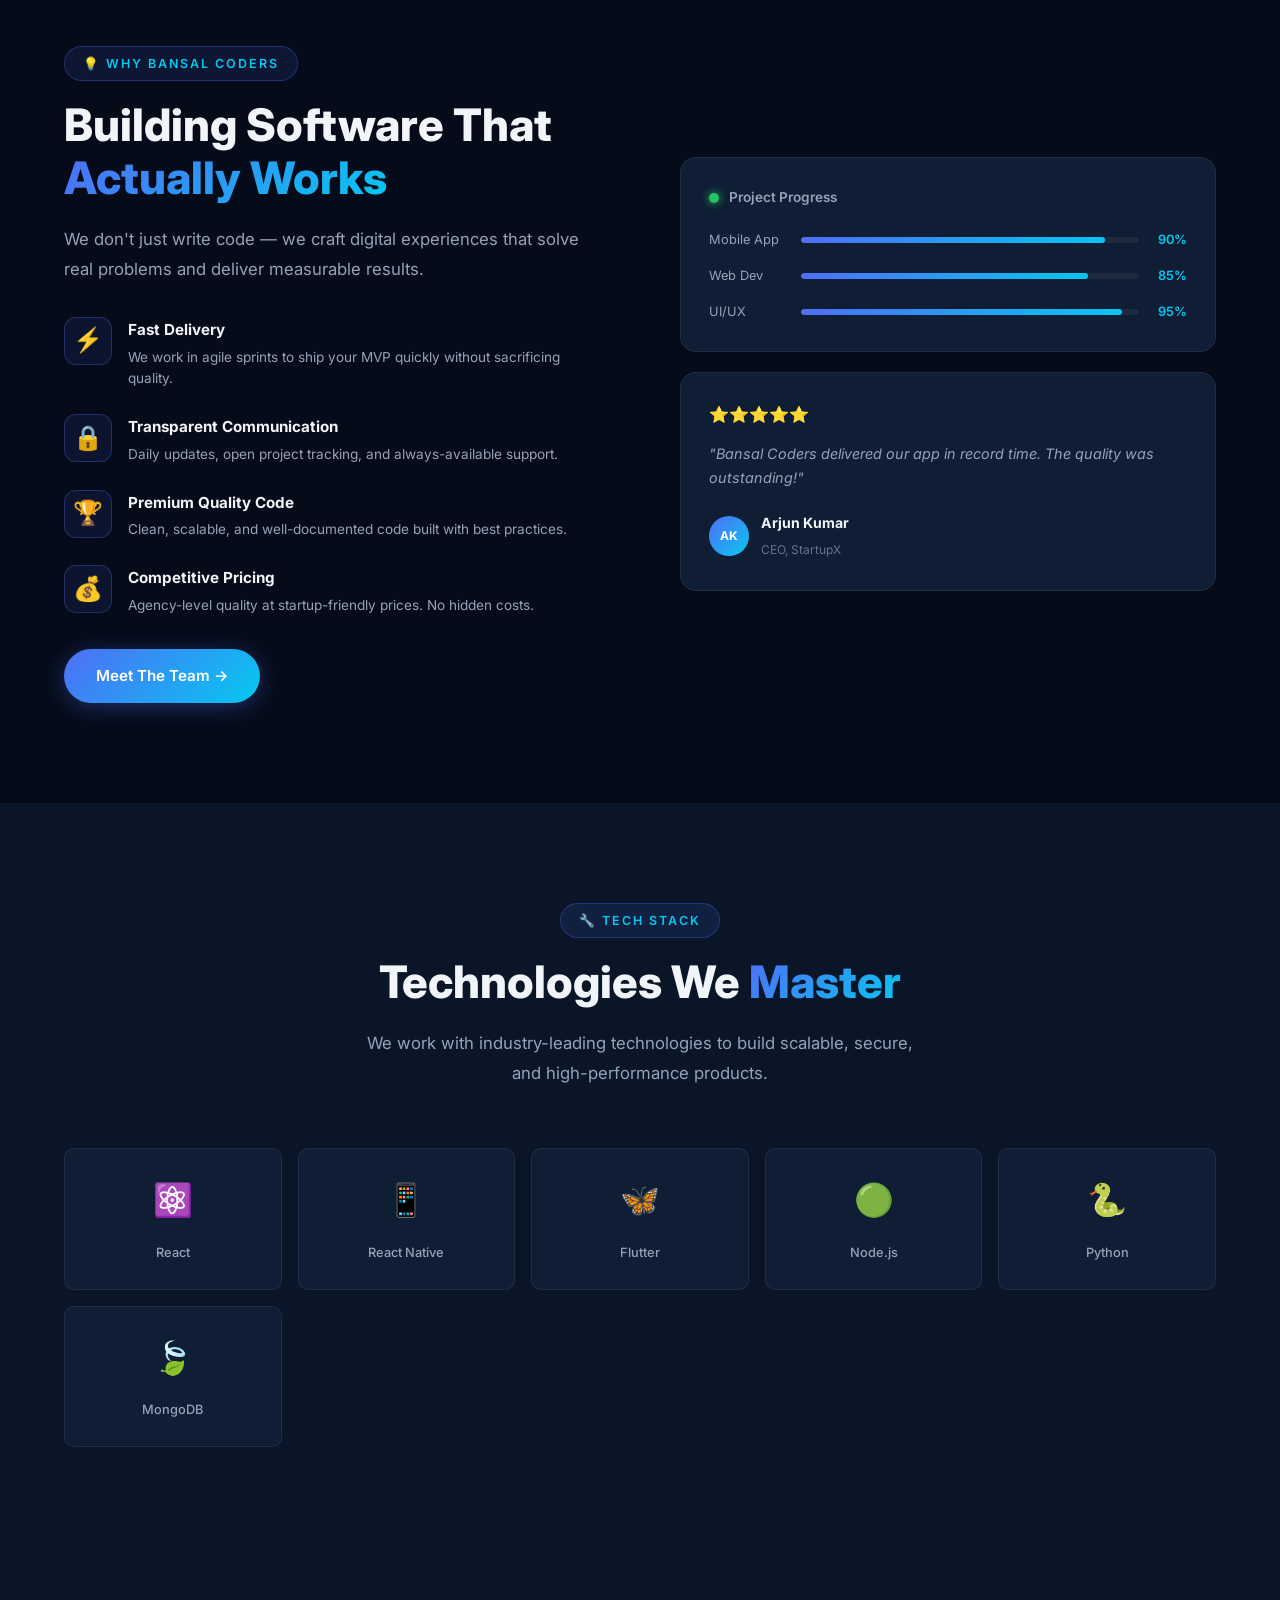
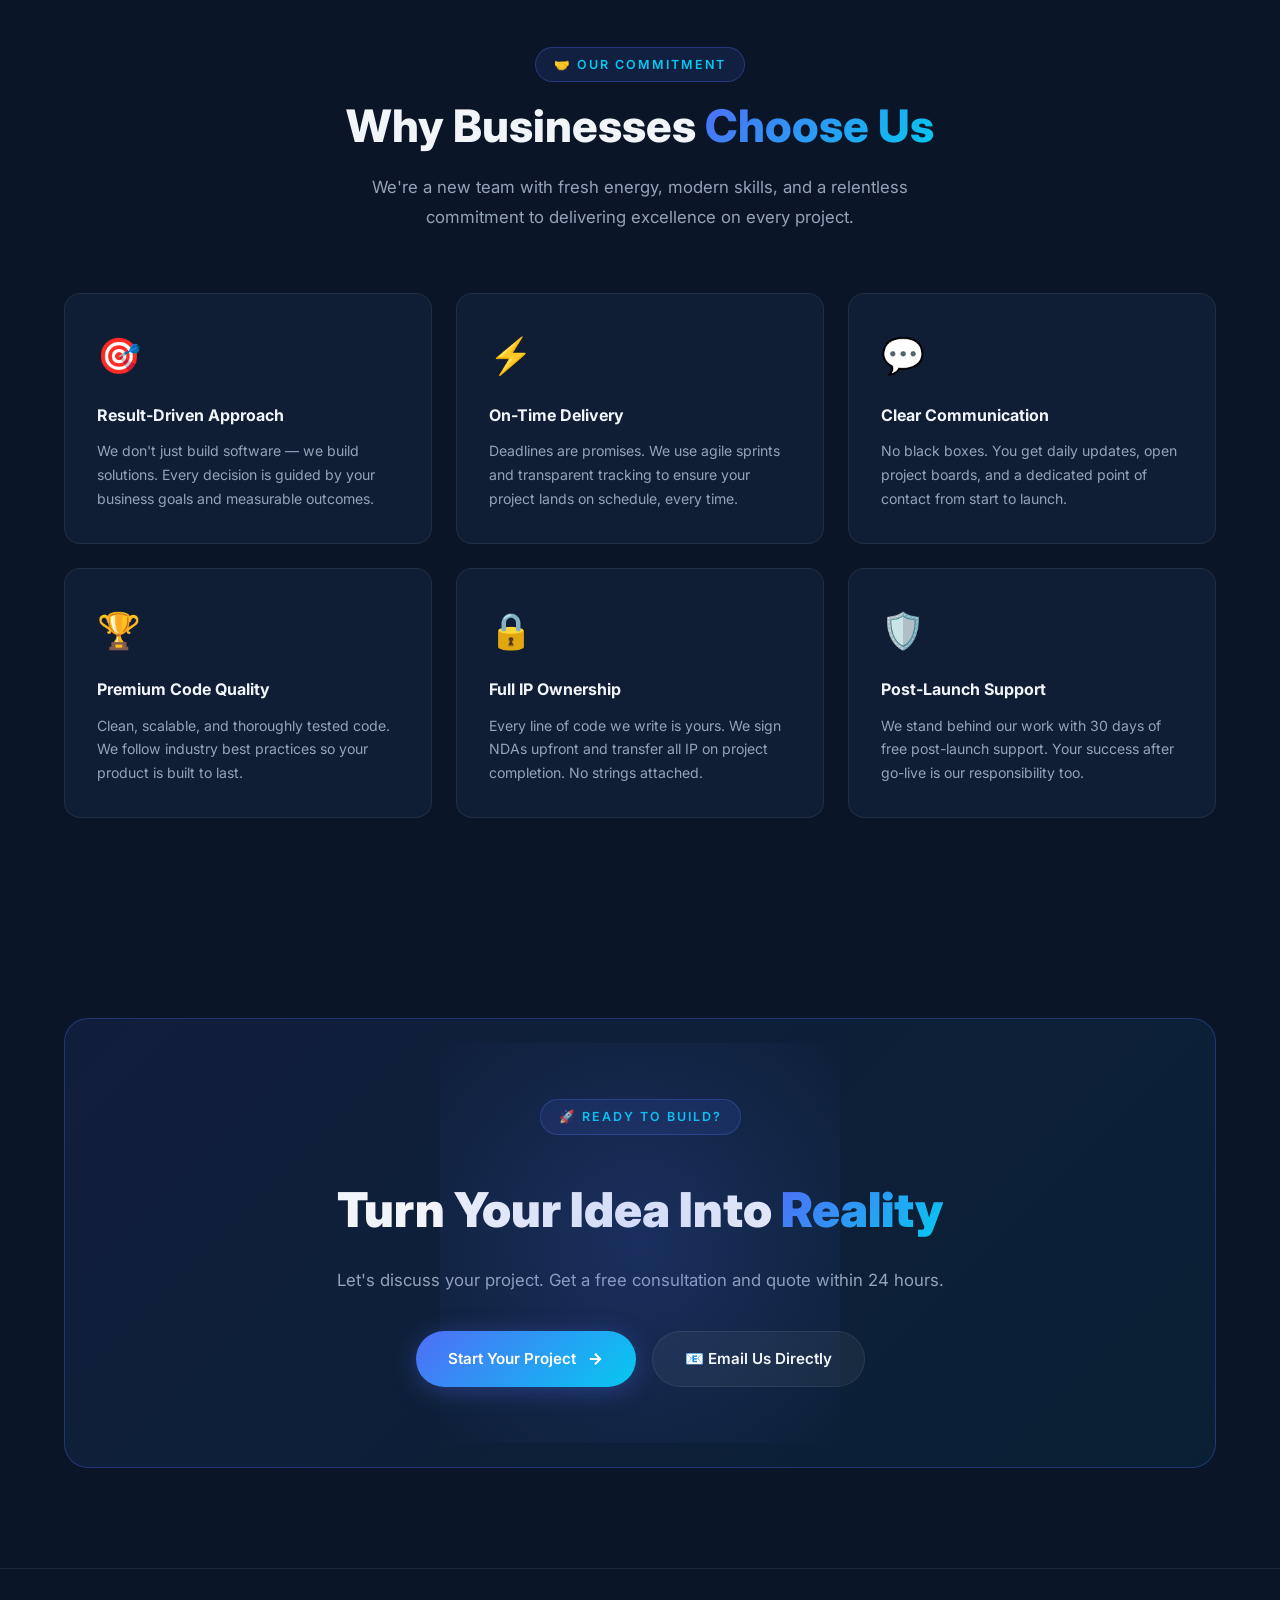
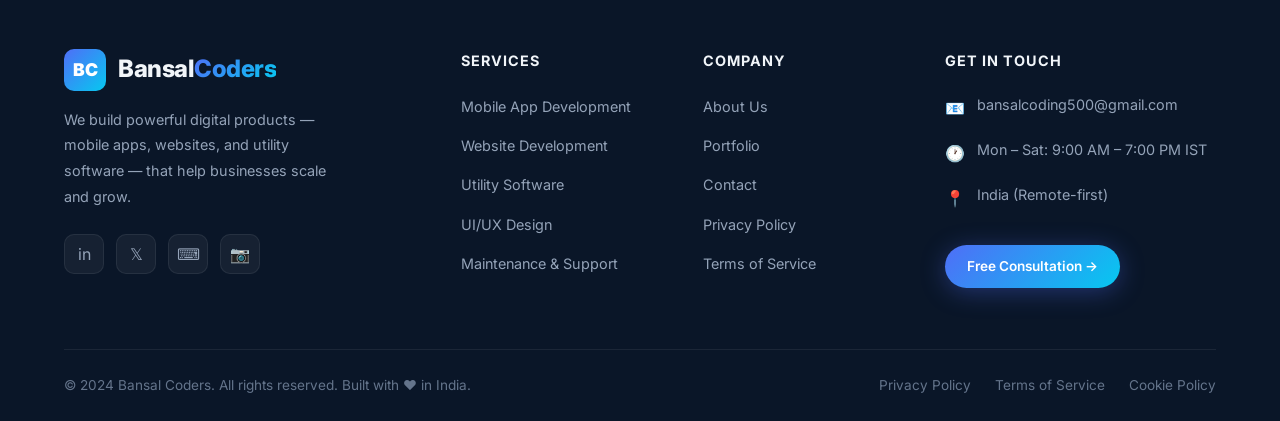
==== commit 48e29c05: "Production refinements for Bansal Coders website - Remove all testimonials (replaced with Commitment" ====
--- a/index.html
+++ b/index.html
@@ -5,6 +5,26 @@
   <meta name="viewport" content="width=device-width, initial-scale=1.0" />
   <title>Bansal Coders — Build. Launch. Grow.</title>
   <meta name="description" content="Bansal Coders builds world-class mobile apps, websites, and utility software that help businesses grow faster." />
+  <meta name="keywords" content="mobile app development, website development, utility software, Flutter, React, Node.js, India" />
+  <meta name="author" content="Bansal Coders" />
+  <link rel="canonical" href="https://shubhambansal500.github.io/BansalCoders/" />
+
+  <!-- Open Graph -->
+  <meta property="og:type" content="website" />
+  <meta property="og:url" content="https://shubhambansal500.github.io/BansalCoders/" />
+  <meta property="og:title" content="Bansal Coders — Build. Launch. Grow." />
+  <meta property="og:description" content="We build world-class mobile apps, websites, and utility software that help businesses grow faster." />
+  <meta property="og:image" content="https://shubhambansal500.github.io/BansalCoders/assets/og-image.png" />
+
+  <!-- Twitter Card -->
+  <meta name="twitter:card" content="summary_large_image" />
+  <meta name="twitter:title" content="Bansal Coders — Build. Launch. Grow." />
+  <meta name="twitter:description" content="We build world-class mobile apps, websites, and utility software that help businesses grow faster." />
+  <meta name="twitter:image" content="https://shubhambansal500.github.io/BansalCoders/assets/og-image.png" />
+
+  <!-- Theme colour for mobile browsers -->
+  <meta name="theme-color" content="#050b18" />
+
   <link rel="icon" href="assets/favicon.svg" type="image/svg+xml" />
   <link rel="preconnect" href="https://fonts.googleapis.com" />
   <link rel="preconnect" href="https://fonts.gstatic.com" crossorigin />
@@ -13,6 +33,15 @@
   <link rel="stylesheet" href="css/home.css" />
 </head>
 <body>
+
+  <!-- Skip to main content (accessibility) -->
+  <a href="#main-content" class="skip-link">Skip to main content</a>
+
+  <!-- Page Loader -->
+  <div id="page-loader" class="page-loader" aria-hidden="true">
+    <div class="loader-logo">BC</div>
+    <div class="loader-bar"><div class="loader-fill"></div></div>
+  </div>
 
   <!-- ═══════════════════════════════════════════════
        NAVBAR
@@ -52,7 +81,7 @@
   <!-- ═══════════════════════════════════════════════
        HERO
   ═══════════════════════════════════════════════ -->
-  <section class="hero">
+  <section class="hero" id="main-content">
     <canvas id="particles-canvas"></canvas>
     <div class="hero-bg-blobs">
       <div class="blob blob-1"></div>
@@ -63,9 +92,9 @@
       <div class="hero-content animate-fade-up">
         <div class="section-tag">⚡ Trusted by 50+ Businesses</div>
         <h1 class="hero-title">
-          We Build Digital<br>
-          Products That<br>
-          <span class="gradient-text">Drive Results</span>
+          We Build<br>
+          <span class="gradient-text typed-text" data-words='["Mobile Apps","Websites","Utility Tools","Your Vision"]'>Mobile Apps</span><br>
+          That Drive Results
         </h1>
         <p class="hero-desc">
           From stunning mobile apps to powerful websites and smart utility software —
@@ -429,54 +458,45 @@
   </section>
 
   <!-- ═══════════════════════════════════════════════
-       TESTIMONIALS
-  ═══════════════════════════════════════════════ -->
-  <section class="testimonials-section">
+       OUR COMMITMENT
+  ═══════════════════════════════════════════════ -->
+  <section class="commitment-section">
     <div class="container">
       <div class="section-header reveal">
-        <div class="section-tag">💬 Testimonials</div>
-        <h2 class="section-title">What Our <span class="gradient-text">Clients Say</span></h2>
-        <p class="section-subtitle">Don't just take our word for it — hear from the businesses we've helped grow.</p>
-      </div>
-
-      <div class="testimonials-grid stagger-children">
-        <div class="testimonial-card">
-          <div class="testimonial-quote">❝</div>
-          <p>"The team at Bansal Coders built our e-commerce platform from scratch. The result exceeded our expectations — fast, beautiful, and conversion-optimised."</p>
-          <div class="testimonial-author">
-            <div class="ta-avatar" style="background: linear-gradient(135deg,#4f6ef7,#06c8f0)">PR</div>
-            <div>
-              <strong>Priya Rathore</strong>
-              <span>Founder, ShopNest</span>
-            </div>
-            <div class="ta-stars">⭐⭐⭐⭐⭐</div>
-          </div>
-        </div>
-
-        <div class="testimonial-card featured-testimonial">
-          <div class="testimonial-quote">❝</div>
-          <p>"Incredible communication, on-time delivery, and a final product that our users absolutely love. Bansal Coders is our go-to dev team for everything."</p>
-          <div class="testimonial-author">
-            <div class="ta-avatar" style="background: linear-gradient(135deg,#f59e0b,#ef4444)">MS</div>
-            <div>
-              <strong>Mohit Sharma</strong>
-              <span>CTO, TechVenture</span>
-            </div>
-            <div class="ta-stars">⭐⭐⭐⭐⭐</div>
-          </div>
-        </div>
-
-        <div class="testimonial-card">
-          <div class="testimonial-quote">❝</div>
-          <p>"Our mobile app went from idea to App Store in just 8 weeks. The Flutter app they built is smooth, polished, and our users love it."</p>
-          <div class="testimonial-author">
-            <div class="ta-avatar" style="background: linear-gradient(135deg,#10b981,#059669)">RK</div>
-            <div>
-              <strong>Rahul Khanna</strong>
-              <span>Product Manager, FitLife</span>
-            </div>
-            <div class="ta-stars">⭐⭐⭐⭐⭐</div>
-          </div>
+        <div class="section-tag">🤝 Our Commitment</div>
+        <h2 class="section-title">Why Businesses <span class="gradient-text">Choose Us</span></h2>
+        <p class="section-subtitle">We're a new team with fresh energy, modern skills, and a relentless commitment to delivering excellence on every project.</p>
+      </div>
+      <div class="commitment-grid stagger-children">
+        <div class="commitment-card">
+          <div class="comm-icon">🎯</div>
+          <h4>Result-Driven Approach</h4>
+          <p>We don't just build software — we build solutions. Every decision is guided by your business goals and measurable outcomes.</p>
+        </div>
+        <div class="commitment-card">
+          <div class="comm-icon">⚡</div>
+          <h4>On-Time Delivery</h4>
+          <p>Deadlines are promises. We use agile sprints and transparent tracking to ensure your project lands on schedule, every time.</p>
+        </div>
+        <div class="commitment-card">
+          <div class="comm-icon">💬</div>
+          <h4>Clear Communication</h4>
+          <p>No black boxes. You get daily updates, open project boards, and a dedicated point of contact from start to launch.</p>
+        </div>
+        <div class="commitment-card">
+          <div class="comm-icon">🏆</div>
+          <h4>Premium Code Quality</h4>
+          <p>Clean, scalable, and thoroughly tested code. We follow industry best practices so your product is built to last.</p>
+        </div>
+        <div class="commitment-card">
+          <div class="comm-icon">🔒</div>
+          <h4>Full IP Ownership</h4>
+          <p>Every line of code we write is yours. We sign NDAs upfront and transfer all IP on project completion. No strings attached.</p>
+        </div>
+        <div class="commitment-card">
+          <div class="comm-icon">🛡️</div>
+          <h4>Post-Launch Support</h4>
+          <p>We stand behind our work with 30 days of free post-launch support. Your success after go-live is our responsibility too.</p>
         </div>
       </div>
     </div>
@@ -576,20 +596,21 @@
     </div>
   </footer>
 
+  <!-- Floating Action Buttons -->
+  <div class="fab-group" aria-label="Quick contact options">
+    <a href="mailto:bansalcoding500@gmail.com" class="fab fab-email" aria-label="Email us" title="Email us">
+      <svg width="22" height="22" viewBox="0 0 24 24" fill="none" stroke="currentColor" stroke-width="2"><rect x="2" y="4" width="20" height="16" rx="2"/><path d="m2 7 10 7 10-7"/></svg>
+    </a>
+    <a href="contact.html" class="fab fab-quote" aria-label="Get a free quote" title="Get a free quote">
+      <svg width="22" height="22" viewBox="0 0 24 24" fill="none" stroke="currentColor" stroke-width="2"><path d="M21 15a2 2 0 0 1-2 2H7l-4 4V5a2 2 0 0 1 2-2h14a2 2 0 0 1 2 2z"/></svg>
+    </a>
+  </div>
+
+  <!-- Back to Top -->
+  <button class="back-to-top" id="back-to-top" aria-label="Back to top" title="Back to top">
+    <svg width="20" height="20" viewBox="0 0 24 24" fill="none" stroke="currentColor" stroke-width="2.5"><path d="M18 15l-6-6-6 6"/></svg>
+  </button>
+
   <script src="js/main.js"></script>
-  <script>
-    // Animate hero stats on load
-    document.querySelectorAll('.hero-stat-num[data-target]').forEach(el => {
-      const target = parseInt(el.dataset.target);
-      const suffix = el.dataset.suffix || '';
-      let current = 0;
-      const step = target / 60;
-      const timer = setInterval(() => {
-        current = Math.min(current + step, target);
-        el.textContent = Math.floor(current) + suffix;
-        if (current >= target) clearInterval(timer);
-      }, 25);
-    });
-  </script>
 </body>
 </html>
--- a/css/styles.css
+++ b/css/styles.css
@@ -594,3 +594,265 @@
   .section-title { font-size: 1.8rem; }
   .btn { padding: 12px 24px; font-size: 0.88rem; }
 }
+
+/* =========================================
+   PRODUCTION ADDITIONS
+   ========================================= */
+
+/* ---------- Skip Link (Accessibility) ---------- */
+.skip-link {
+  position: fixed;
+  top: -100px;
+  left: 24px;
+  z-index: 9999;
+  background: var(--primary);
+  color: #fff;
+  padding: 10px 20px;
+  border-radius: var(--radius-sm);
+  font-size: 0.9rem;
+  font-weight: 600;
+  transition: top 0.2s ease;
+  text-decoration: none;
+}
+.skip-link:focus { top: 16px; outline: 3px solid var(--accent); outline-offset: 2px; }
+
+/* ---------- Focus Rings ---------- */
+:focus-visible {
+  outline: 2px solid var(--accent);
+  outline-offset: 3px;
+  border-radius: 4px;
+}
+button:focus-visible, a:focus-visible { outline: 2px solid var(--accent); outline-offset: 3px; }
+
+/* ---------- Page Loader ---------- */
+.page-loader {
+  position: fixed;
+  inset: 0;
+  z-index: 9998;
+  background: var(--bg-primary);
+  display: flex;
+  flex-direction: column;
+  align-items: center;
+  justify-content: center;
+  gap: 24px;
+  transition: opacity 0.5s ease, visibility 0.5s ease;
+}
+.page-loader.fade-out { opacity: 0; visibility: hidden; pointer-events: none; }
+.loader-logo {
+  width: 64px; height: 64px;
+  background: var(--gradient);
+  border-radius: 16px;
+  display: flex;
+  align-items: center;
+  justify-content: center;
+  font-size: 1.4rem;
+  font-weight: 900;
+  color: white;
+  animation: pulse-glow 1.5s ease-in-out infinite;
+}
+.loader-bar {
+  width: 180px; height: 3px;
+  background: rgba(255,255,255,0.08);
+  border-radius: 2px;
+  overflow: hidden;
+}
+.loader-fill {
+  height: 100%;
+  background: var(--gradient);
+  border-radius: 2px;
+  animation: loader-progress 1.8s ease-in-out forwards;
+}
+@keyframes loader-progress {
+  from { width: 0%; }
+  60%  { width: 75%; }
+  to   { width: 100%; }
+}
+
+/* ---------- Page Transitions ---------- */
+body { opacity: 1; transition: opacity 0.22s ease; }
+body.page-exit { opacity: 0; }
+body.page-enter { animation: fadeInUp 0.4s ease both; }
+
+/* ---------- Typed Text Cursor ---------- */
+.typed-text::after {
+  content: '|';
+  display: inline-block;
+  color: var(--accent);
+  animation: blink 0.75s step-end infinite;
+  margin-left: 2px;
+  font-weight: 300;
+}
+@keyframes blink { 0%, 100% { opacity: 1; } 50% { opacity: 0; } }
+
+/* ---------- Floating Action Buttons ---------- */
+.fab-group {
+  position: fixed;
+  bottom: 90px;
+  right: 24px;
+  display: flex;
+  flex-direction: column;
+  gap: 12px;
+  z-index: 900;
+  opacity: 0;
+  transform: translateX(20px);
+  transition: opacity 0.3s ease, transform 0.3s ease;
+  pointer-events: none;
+}
+.fab-group.visible { opacity: 1; transform: translateX(0); pointer-events: all; }
+
+.fab {
+  width: 50px; height: 50px;
+  border-radius: 50%;
+  display: flex;
+  align-items: center;
+  justify-content: center;
+  color: white;
+  box-shadow: 0 4px 20px rgba(0,0,0,0.3);
+  transition: var(--transition);
+  position: relative;
+}
+.fab:hover { transform: scale(1.12) translateY(-2px); }
+.fab-email { background: linear-gradient(135deg, #4f6ef7, #06c8f0); }
+.fab-quote { background: linear-gradient(135deg, #10b981, #059669); }
+
+/* Tooltip */
+.fab::before {
+  content: attr(title);
+  position: absolute;
+  right: 60px;
+  background: var(--bg-card);
+  border: 1px solid var(--border);
+  color: var(--text-primary);
+  font-size: 0.75rem;
+  font-weight: 600;
+  padding: 5px 12px;
+  border-radius: 6px;
+  white-space: nowrap;
+  opacity: 0;
+  pointer-events: none;
+  transition: opacity 0.2s ease;
+}
+.fab:hover::before { opacity: 1; }
+
+/* ---------- Back to Top ---------- */
+.back-to-top {
+  position: fixed;
+  bottom: 24px;
+  right: 24px;
+  width: 46px; height: 46px;
+  border-radius: 50%;
+  background: var(--gradient);
+  color: white;
+  display: flex;
+  align-items: center;
+  justify-content: center;
+  z-index: 900;
+  box-shadow: 0 4px 20px rgba(79,110,247,0.35);
+  opacity: 0;
+  transform: translateY(16px);
+  transition: opacity 0.3s ease, transform 0.3s ease;
+  pointer-events: none;
+  cursor: pointer;
+}
+.back-to-top.visible { opacity: 1; transform: translateY(0); pointer-events: all; }
+.back-to-top:hover { transform: translateY(-3px); box-shadow: 0 8px 28px rgba(79,110,247,0.5); }
+
+/* ---------- Commitment Section (Home) ---------- */
+.commitment-section { background: var(--bg-secondary); }
+.commitment-grid {
+  display: grid;
+  grid-template-columns: repeat(3, 1fr);
+  gap: 24px;
+}
+.commitment-card {
+  background: var(--bg-card);
+  border: 1px solid var(--border);
+  border-radius: var(--radius);
+  padding: 32px;
+  transition: var(--transition);
+  position: relative;
+  overflow: hidden;
+}
+.commitment-card::before {
+  content: '';
+  position: absolute;
+  top: 0; left: 0; right: 0;
+  height: 3px;
+  background: var(--gradient);
+  transform: scaleX(0);
+  transform-origin: left;
+  transition: transform 0.4s ease;
+}
+.commitment-card:hover {
+  border-color: var(--border-light);
+  transform: translateY(-5px);
+  box-shadow: var(--shadow-glow);
+  background: var(--bg-card-hover);
+}
+.commitment-card:hover::before { transform: scaleX(1); }
+.comm-icon {
+  font-size: 2.2rem;
+  margin-bottom: 16px;
+  display: block;
+}
+.commitment-card h4 {
+  font-size: 1rem;
+  font-weight: 700;
+  color: var(--text-primary);
+  margin-bottom: 10px;
+}
+.commitment-card p {
+  font-size: 0.88rem;
+  color: var(--text-secondary);
+  line-height: 1.7;
+}
+
+/* ---------- Open For Work Section (Portfolio) ---------- */
+.open-for-work-section { background: var(--bg-primary); padding: 60px 0; }
+.ofw-inner {
+  display: flex;
+  align-items: center;
+  gap: 32px;
+  background: linear-gradient(135deg, rgba(79,110,247,0.1), rgba(6,200,240,0.06));
+  border: 1px solid var(--border-light);
+  border-radius: var(--radius);
+  padding: 40px 48px;
+  flex-wrap: wrap;
+}
+.ofw-icon { font-size: 3rem; flex-shrink: 0; }
+.ofw-text { flex: 1; min-width: 200px; }
+.ofw-text h3 {
+  font-size: 1.2rem;
+  font-weight: 800;
+  color: var(--text-primary);
+  margin-bottom: 8px;
+}
+.ofw-text p {
+  font-size: 0.9rem;
+  color: var(--text-secondary);
+  line-height: 1.7;
+}
+
+/* ---------- Spinner ---------- */
+.spinner {
+  display: inline-block;
+  width: 16px; height: 16px;
+  border: 2px solid rgba(255,255,255,0.3);
+  border-top-color: white;
+  border-radius: 50%;
+  animation: spin-slow 0.7s linear infinite;
+}
+
+/* ---------- Responsive for new elements ---------- */
+@media (max-width: 1024px) {
+  .commitment-grid { grid-template-columns: repeat(2, 1fr); }
+}
+@media (max-width: 768px) {
+  .commitment-grid { grid-template-columns: 1fr; }
+  .fab-group { bottom: 80px; right: 16px; }
+  .back-to-top { bottom: 16px; right: 16px; }
+  .ofw-inner { flex-direction: column; text-align: center; padding: 32px 24px; }
+}
+@media (max-width: 480px) {
+  .commitment-grid { grid-template-columns: 1fr; }
+}
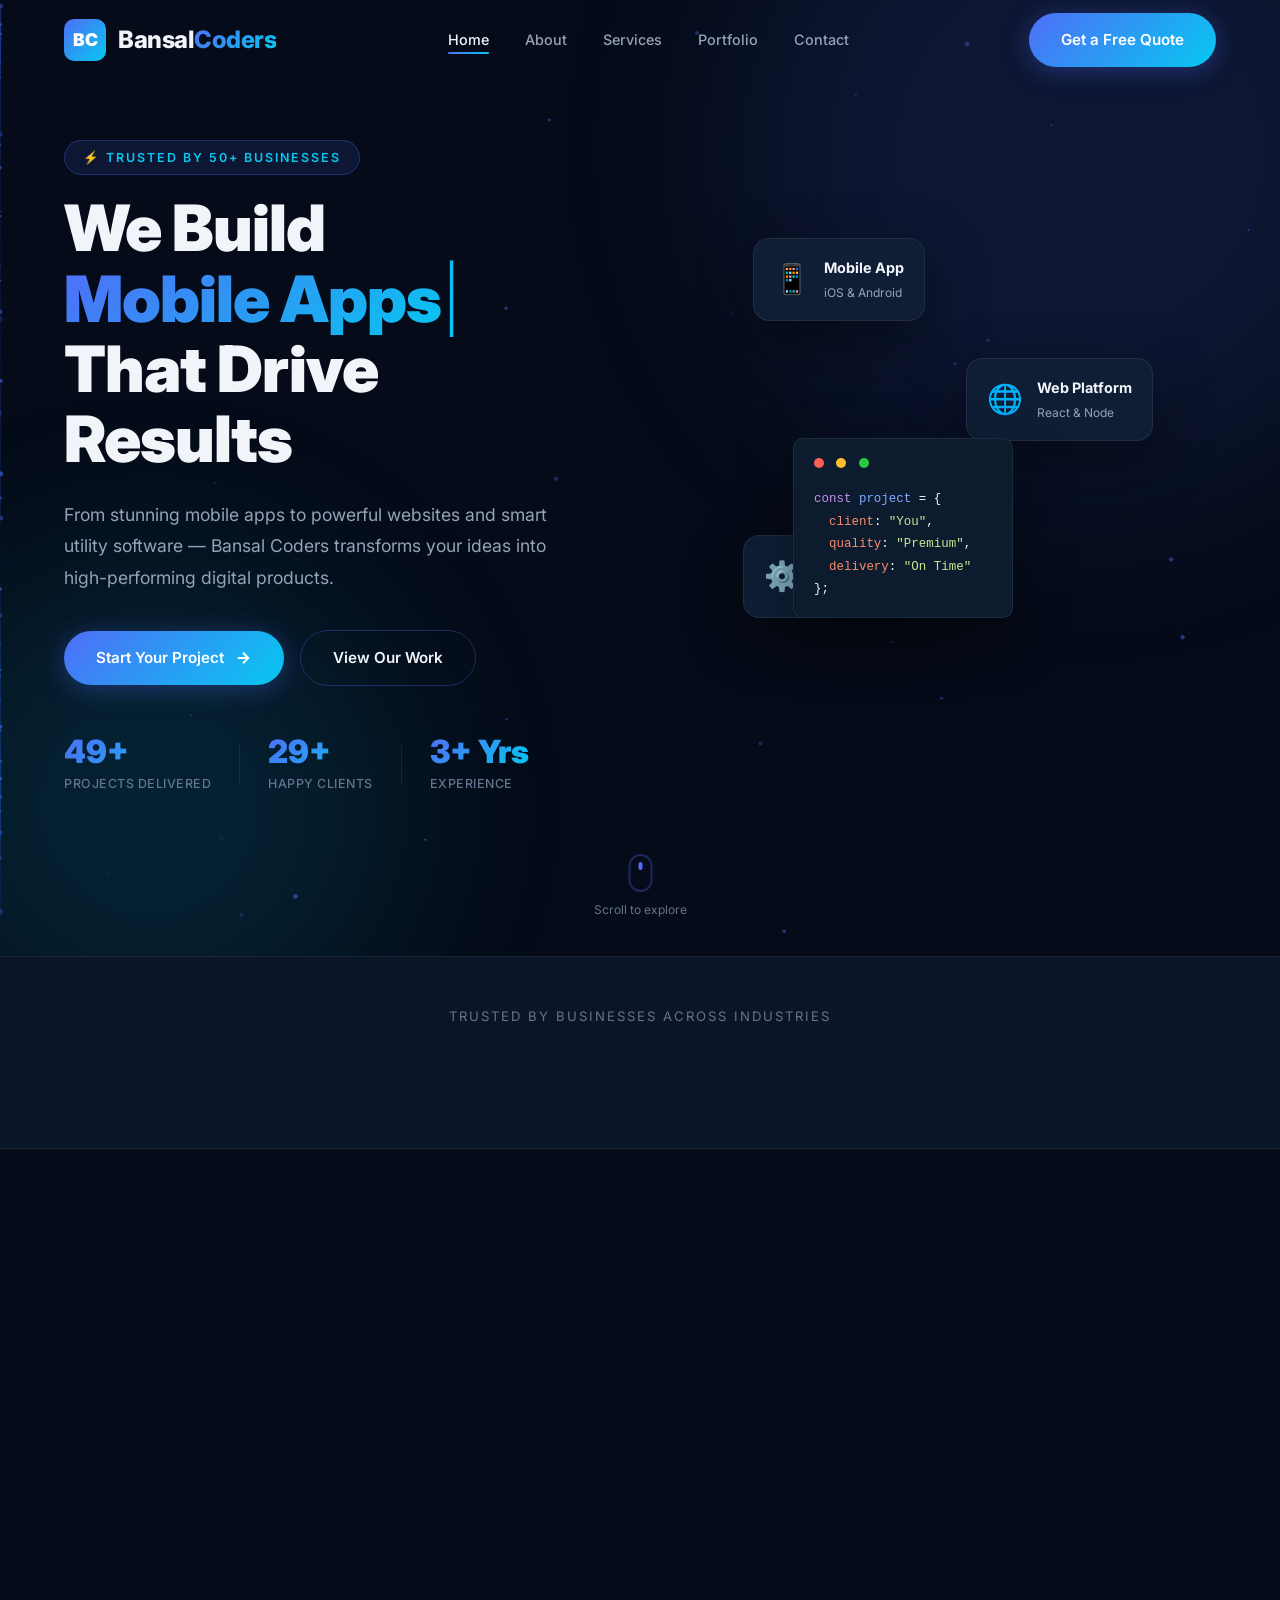
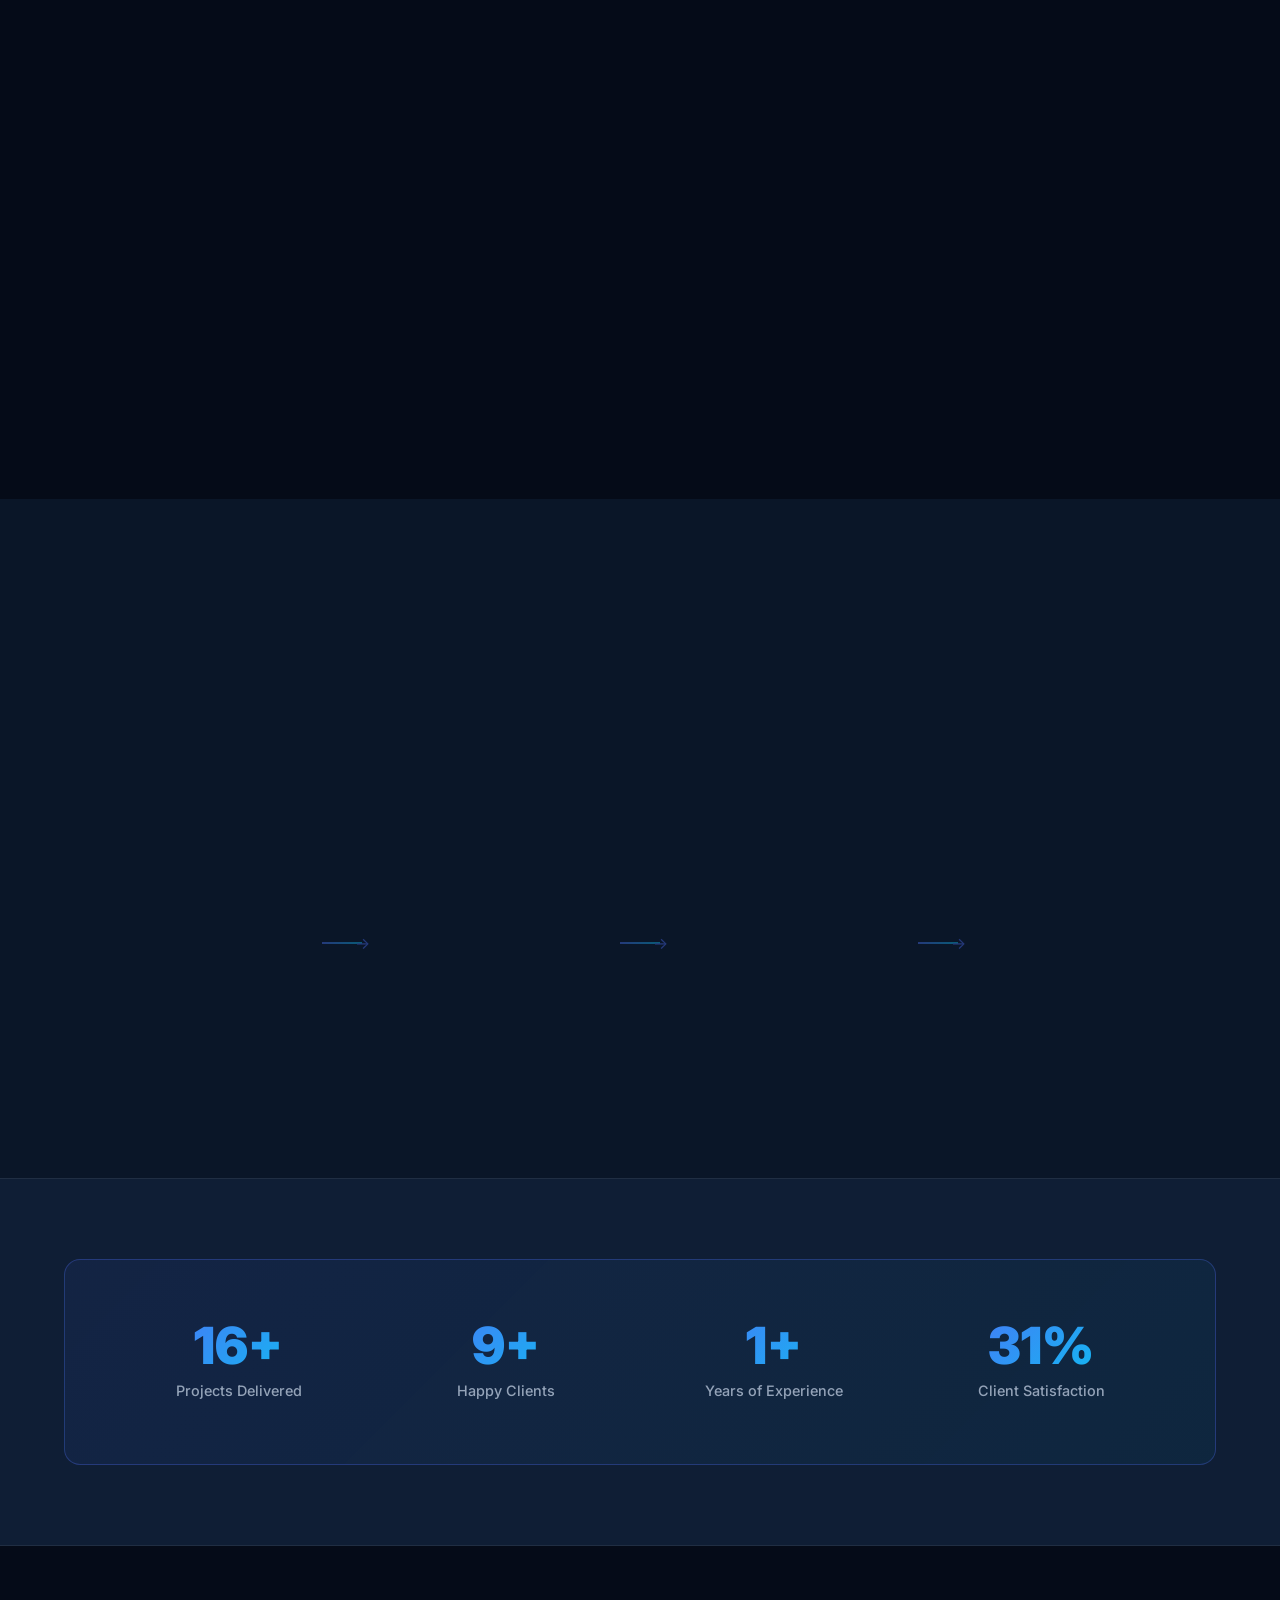
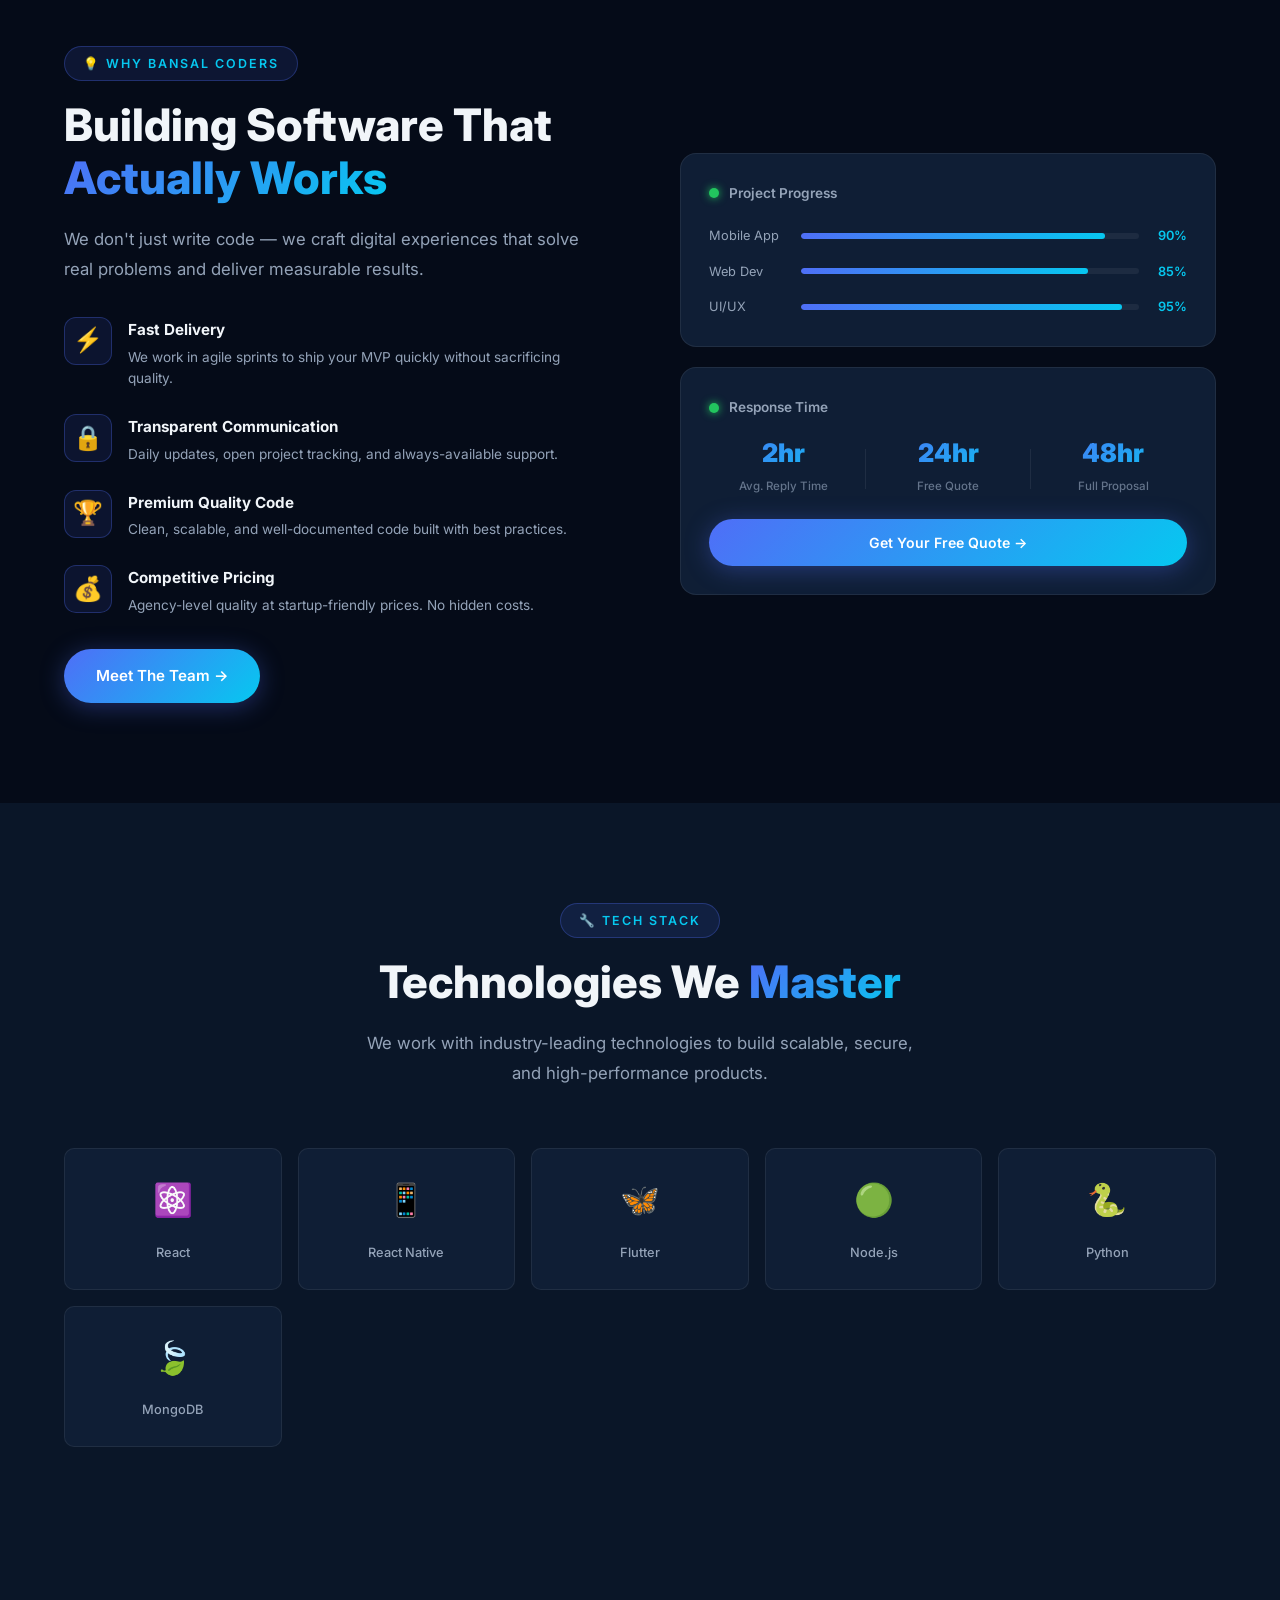
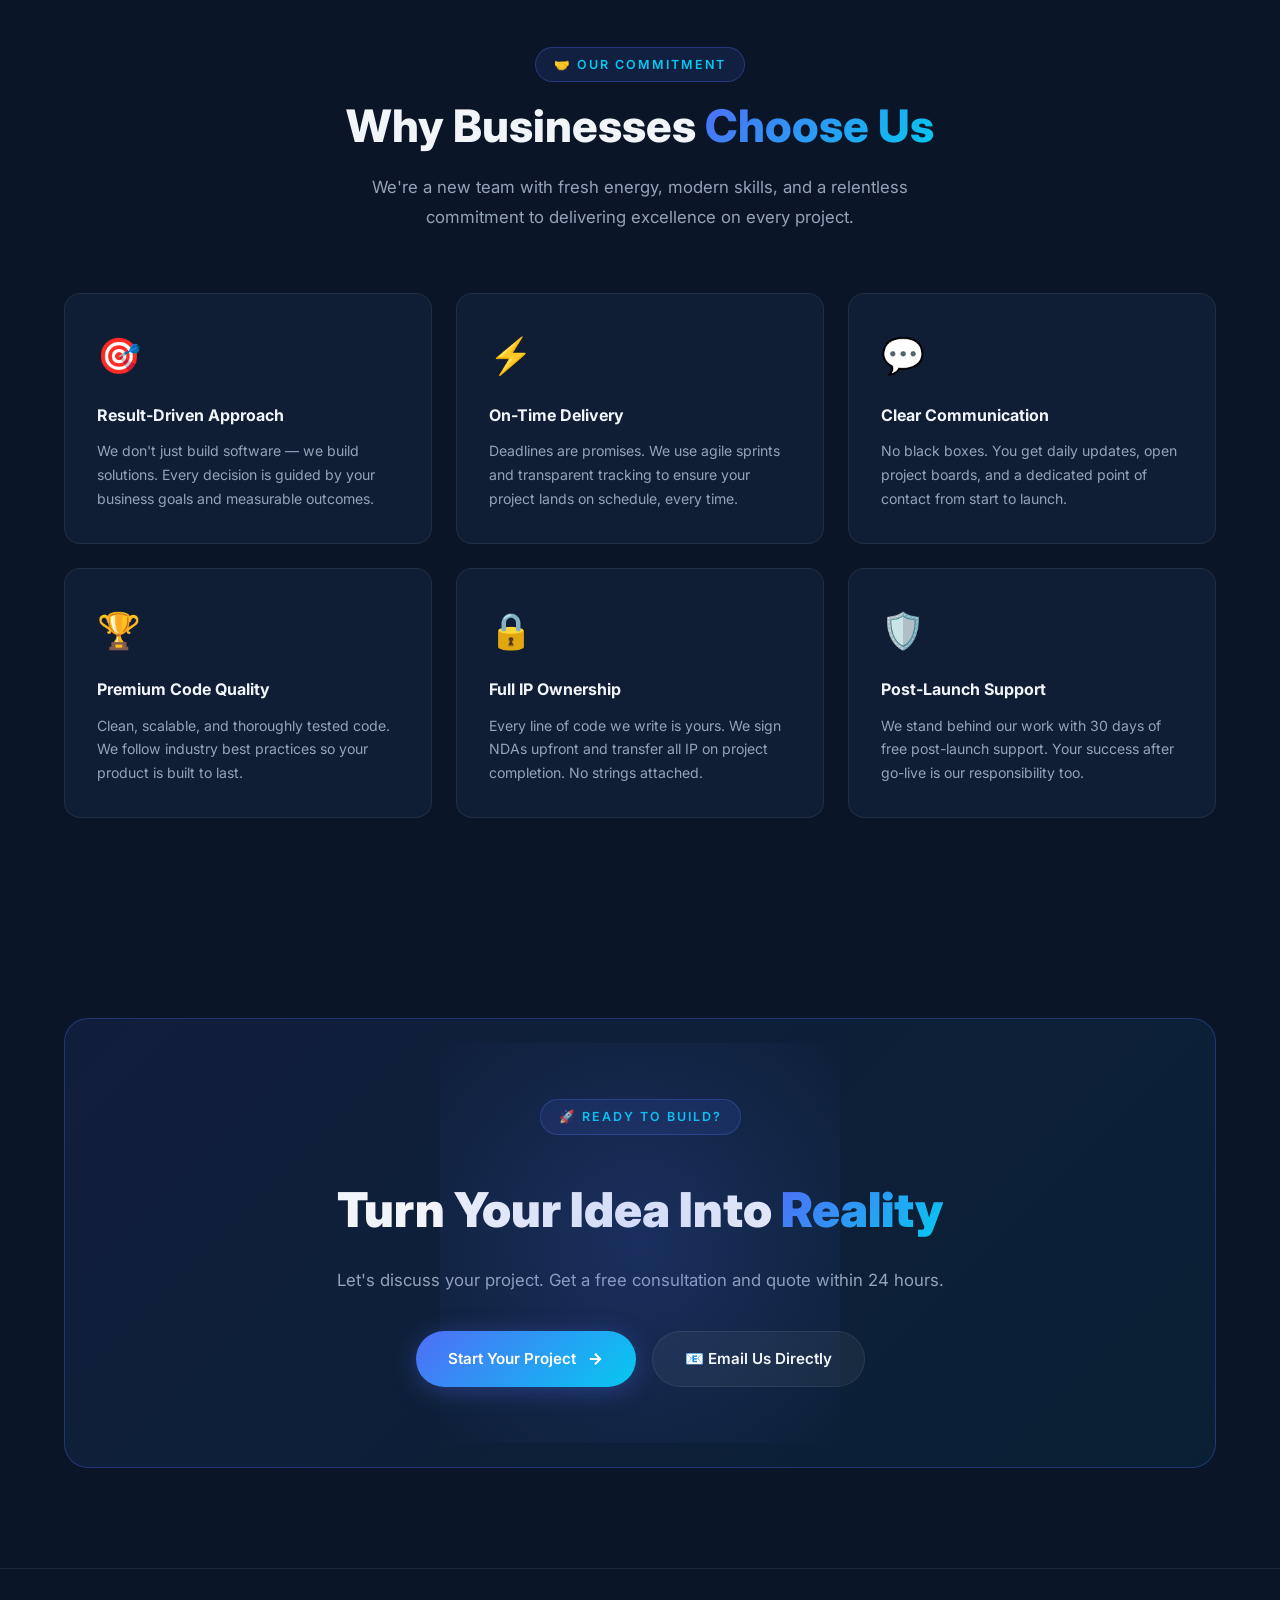
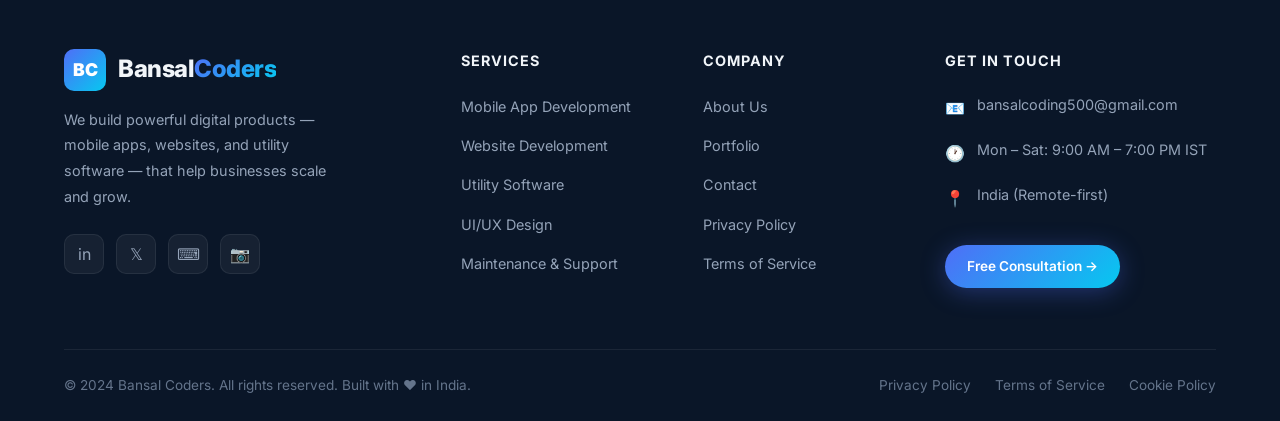
==== commit b8b79b6d: "Replace fake Arjun Kumar review with Response Time stats card - Remove the testimonial quote box (fa" ====
--- a/index.html
+++ b/index.html
@@ -386,15 +386,27 @@
             </div>
           </div>
           <div class="why-card wc-2">
-            <div class="rating-stars">⭐⭐⭐⭐⭐</div>
-            <p>"Bansal Coders delivered our app in record time. The quality was outstanding!"</p>
-            <div class="reviewer">
-              <div class="reviewer-avatar">AK</div>
-              <div>
-                <strong>Arjun Kumar</strong>
-                <span>CEO, StartupX</span>
+            <div class="wc-header">
+              <div class="wc-dot"></div>
+              <span>Response Time</span>
+            </div>
+            <div class="response-stats">
+              <div class="rs-item">
+                <span class="rs-val gradient-text">2hr</span>
+                <span class="rs-label">Avg. Reply Time</span>
               </div>
-            </div>
+              <div class="rs-divider"></div>
+              <div class="rs-item">
+                <span class="rs-val gradient-text">24hr</span>
+                <span class="rs-label">Free Quote</span>
+              </div>
+              <div class="rs-divider"></div>
+              <div class="rs-item">
+                <span class="rs-val gradient-text">48hr</span>
+                <span class="rs-label">Full Proposal</span>
+              </div>
+            </div>
+            <a href="contact.html" class="btn btn-primary" style="width:100%;justify-content:center;margin-top:20px;font-size:0.88rem;padding:12px">Get Your Free Quote →</a>
           </div>
         </div>
       </div>
--- a/css/home.css
+++ b/css/home.css
@@ -612,6 +612,41 @@
 .reviewer span {
   font-size: 0.75rem;
   color: var(--text-muted);
+}
+
+/* Response stats card */
+.response-stats {
+  display: flex;
+  align-items: center;
+  justify-content: space-between;
+  gap: 8px;
+  margin-top: 4px;
+}
+
+.rs-item {
+  flex: 1;
+  text-align: center;
+}
+
+.rs-val {
+  display: block;
+  font-size: 1.6rem;
+  font-weight: 900;
+  line-height: 1.1;
+  margin-bottom: 4px;
+}
+
+.rs-label {
+  font-size: 0.72rem;
+  color: var(--text-muted);
+  font-weight: 500;
+}
+
+.rs-divider {
+  width: 1px;
+  height: 40px;
+  background: var(--border);
+  flex-shrink: 0;
 }
 
 /* ---------- TECH SECTION ---------- */
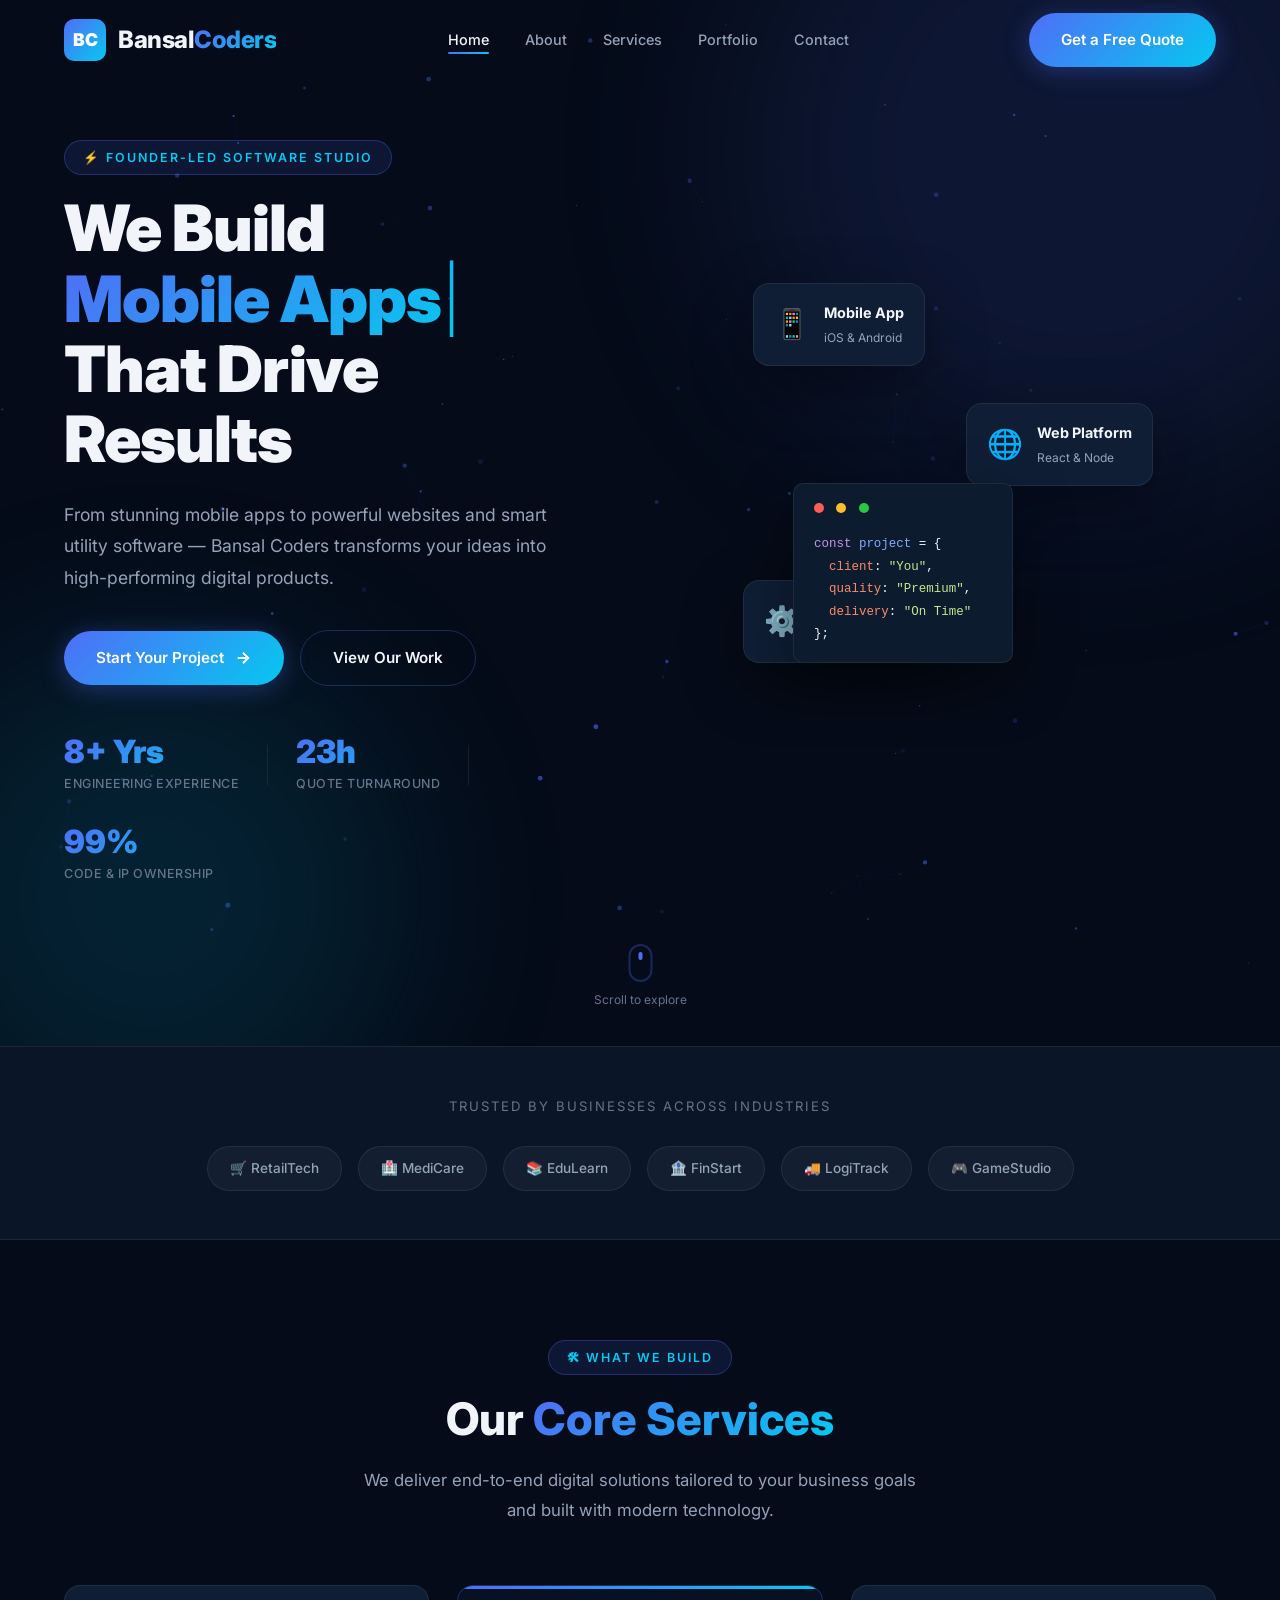
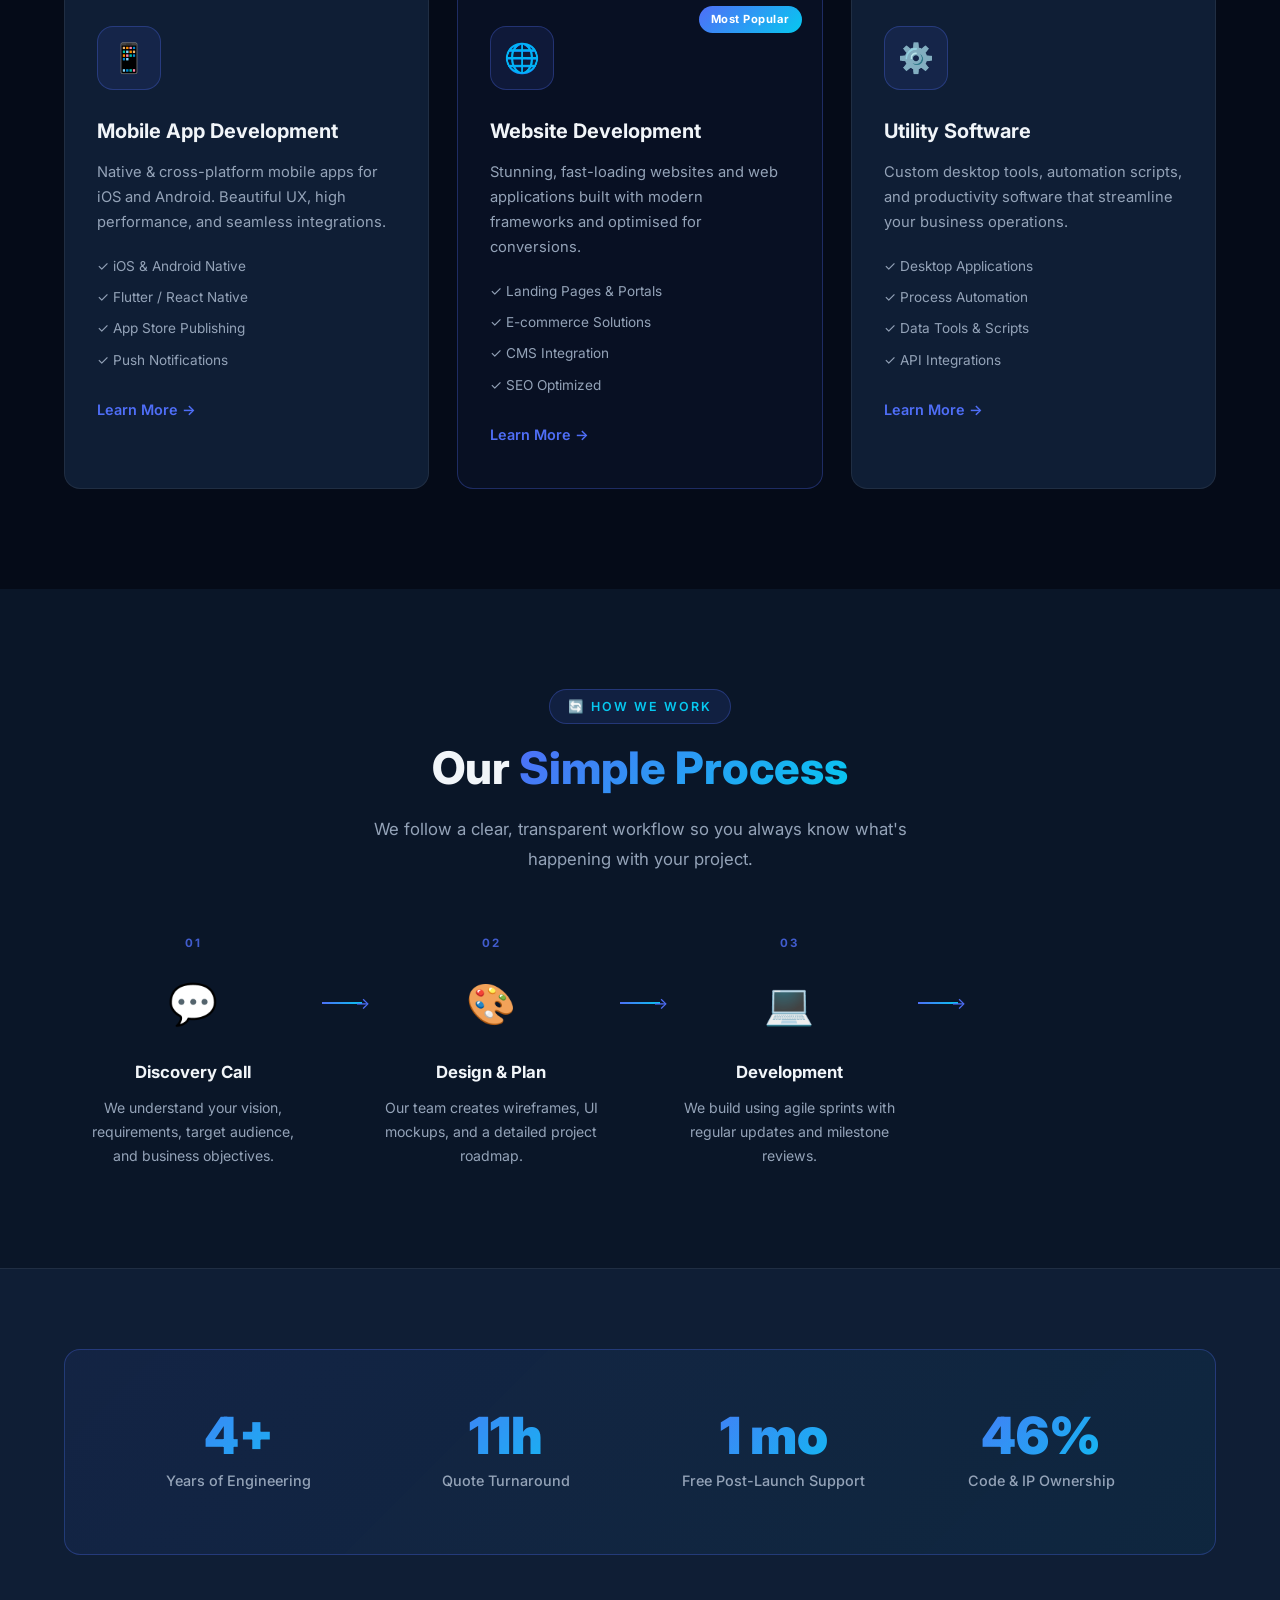
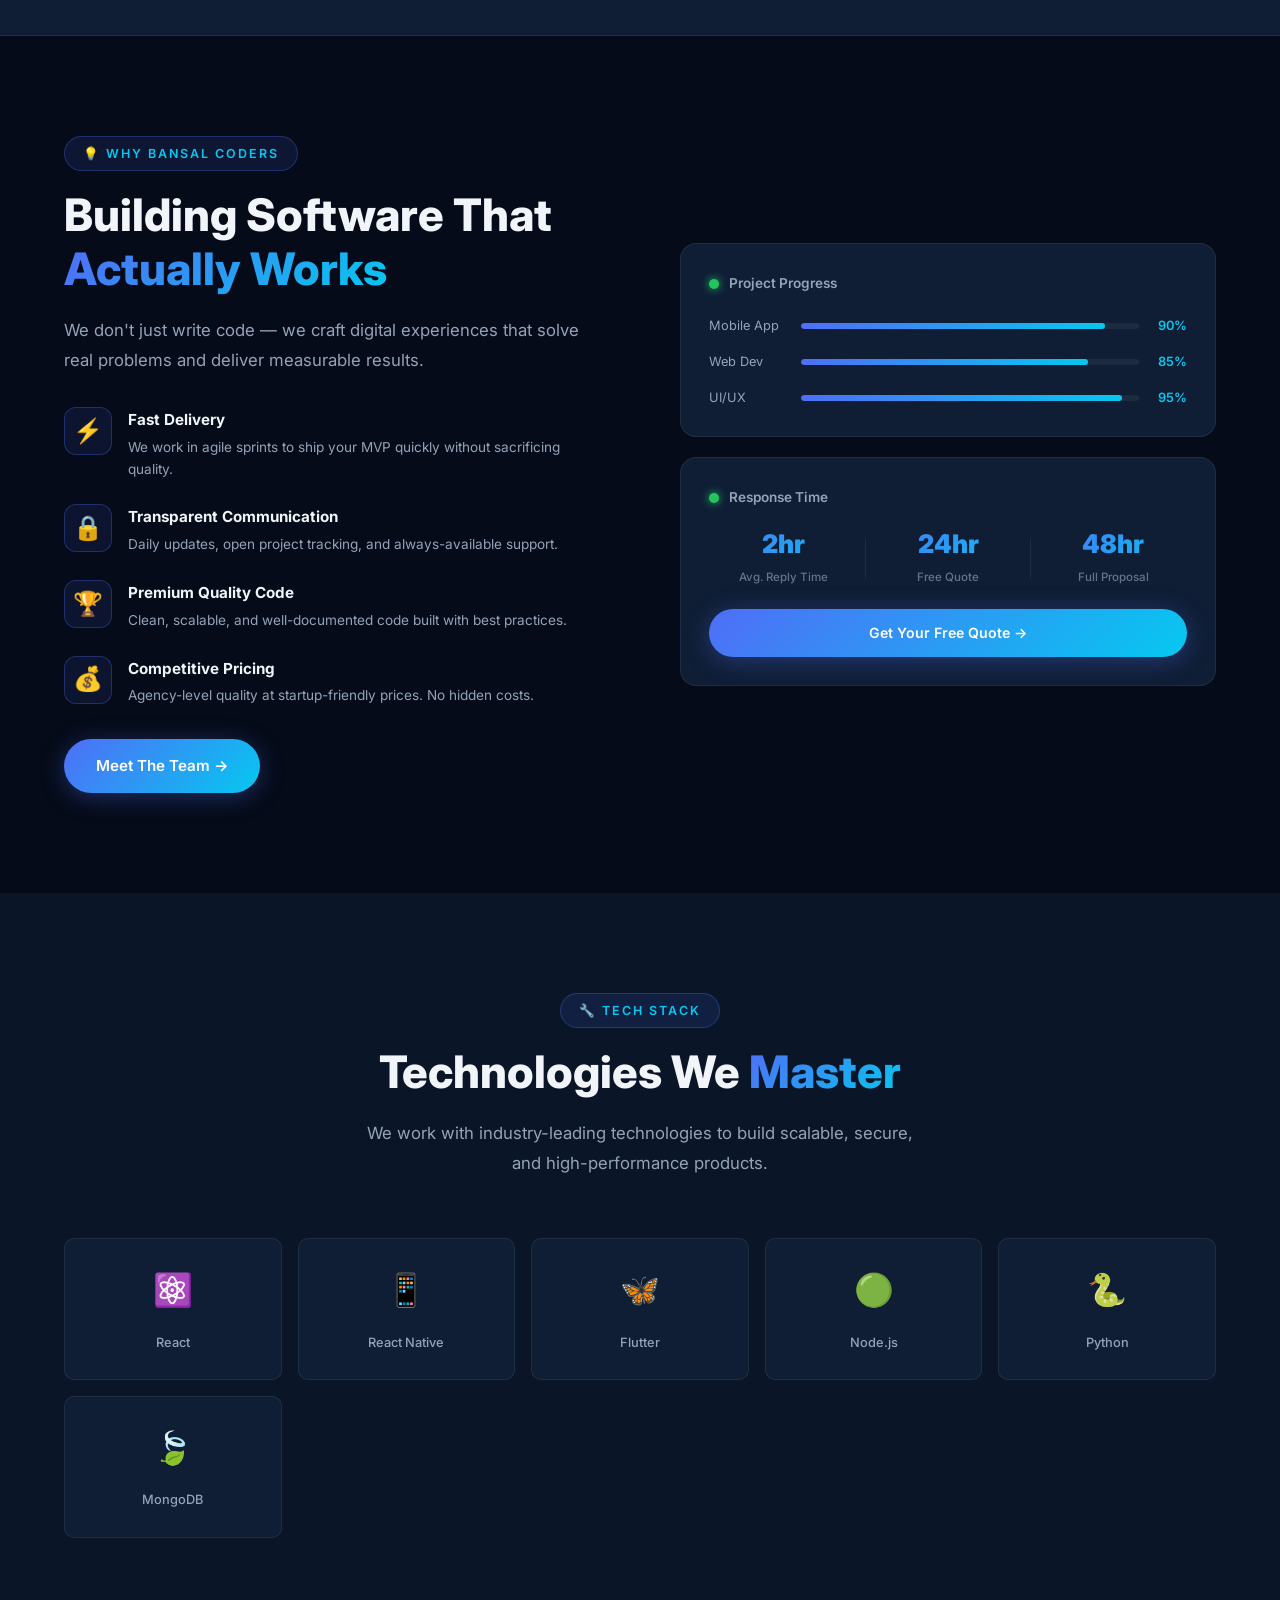
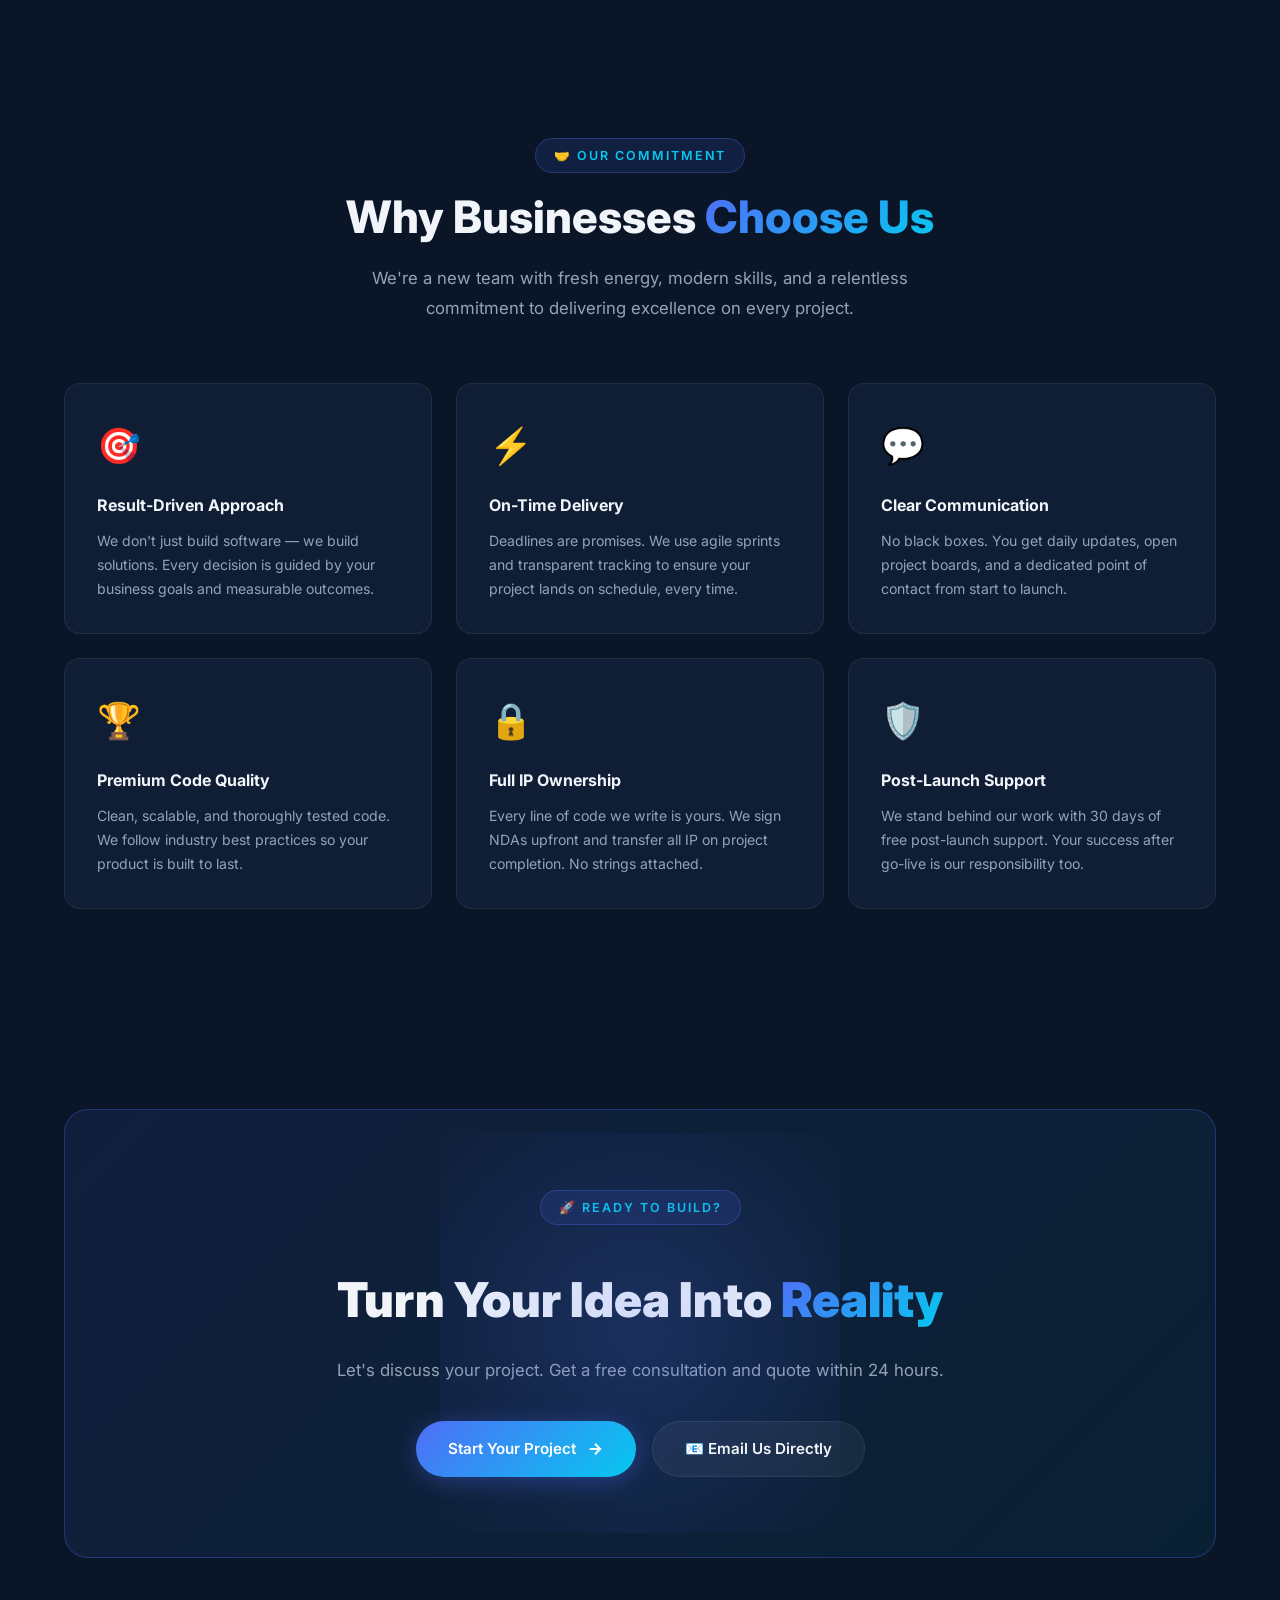
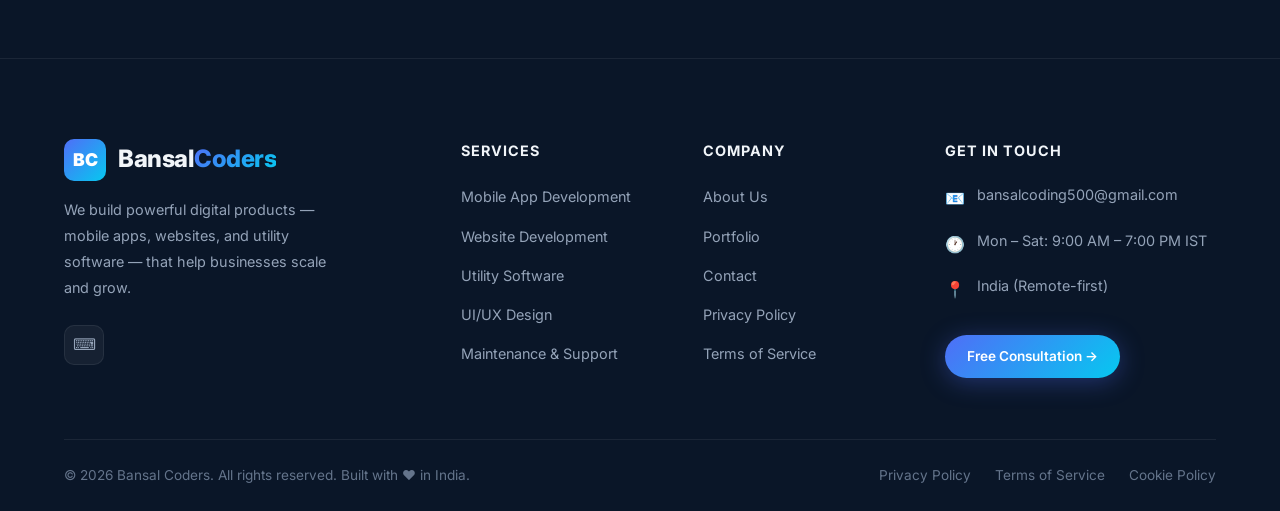
==== commit cac3737a: "Fix canonical URLs, honest About/stats, legal pages, dead links - Canonical/OG URLs now point to ban" ====
--- a/index.html
+++ b/index.html
@@ -7,20 +7,20 @@
   <meta name="description" content="Bansal Coders builds world-class mobile apps, websites, and utility software that help businesses grow faster." />
   <meta name="keywords" content="mobile app development, website development, utility software, Flutter, React, Node.js, India" />
   <meta name="author" content="Bansal Coders" />
-  <link rel="canonical" href="https://shubhambansal500.github.io/BansalCoders/" />
+  <link rel="canonical" href="https://bansalcoders.com/" />
 
   <!-- Open Graph -->
   <meta property="og:type" content="website" />
-  <meta property="og:url" content="https://shubhambansal500.github.io/BansalCoders/" />
+  <meta property="og:url" content="https://bansalcoders.com/" />
   <meta property="og:title" content="Bansal Coders — Build. Launch. Grow." />
   <meta property="og:description" content="We build world-class mobile apps, websites, and utility software that help businesses grow faster." />
-  <meta property="og:image" content="https://shubhambansal500.github.io/BansalCoders/assets/og-image.png" />
+  <meta property="og:image" content="https://bansalcoders.com/assets/og-image.png" />
 
   <!-- Twitter Card -->
   <meta name="twitter:card" content="summary_large_image" />
   <meta name="twitter:title" content="Bansal Coders — Build. Launch. Grow." />
   <meta name="twitter:description" content="We build world-class mobile apps, websites, and utility software that help businesses grow faster." />
-  <meta name="twitter:image" content="https://shubhambansal500.github.io/BansalCoders/assets/og-image.png" />
+  <meta name="twitter:image" content="https://bansalcoders.com/assets/og-image.png" />
 
   <!-- Theme colour for mobile browsers -->
   <meta name="theme-color" content="#050b18" />
@@ -90,7 +90,7 @@
 
     <div class="container hero-inner">
       <div class="hero-content animate-fade-up">
-        <div class="section-tag">⚡ Trusted by 50+ Businesses</div>
+        <div class="section-tag">⚡ Founder-led software studio</div>
         <h1 class="hero-title">
           We Build<br>
           <span class="gradient-text typed-text" data-words='["Mobile Apps","Websites","Utility Tools","Your Vision"]'>Mobile Apps</span><br>
@@ -109,18 +109,18 @@
         </div>
         <div class="hero-stats">
           <div class="hero-stat">
-            <span class="hero-stat-num" data-target="50" data-suffix="+">0+</span>
-            <span class="hero-stat-label">Projects Delivered</span>
+            <span class="hero-stat-num" data-target="9" data-suffix="+ Yrs">0</span>
+            <span class="hero-stat-label">Engineering Experience</span>
           </div>
           <div class="hero-stat-divider"></div>
           <div class="hero-stat">
-            <span class="hero-stat-num" data-target="30" data-suffix="+">0+</span>
-            <span class="hero-stat-label">Happy Clients</span>
+            <span class="hero-stat-num" data-target="24" data-suffix="h">0</span>
+            <span class="hero-stat-label">Quote Turnaround</span>
           </div>
           <div class="hero-stat-divider"></div>
           <div class="hero-stat">
-            <span class="hero-stat-num" data-target="4" data-suffix="+ Yrs">0</span>
-            <span class="hero-stat-label">Experience</span>
+            <span class="hero-stat-num" data-target="100" data-suffix="%">0</span>
+            <span class="hero-stat-label">Code &amp; IP Ownership</span>
           </div>
         </div>
       </div>
@@ -299,20 +299,20 @@
       <div class="stats-inner">
         <div class="stats-grid">
           <div class="stat-item">
-            <div class="stat-num gradient-text" data-target="50" data-suffix="+">0+</div>
-            <div class="stat-label">Projects Delivered</div>
+            <div class="stat-num gradient-text" data-target="9" data-suffix="+">0+</div>
+            <div class="stat-label">Years of Engineering</div>
           </div>
           <div class="stat-item">
-            <div class="stat-num gradient-text" data-target="30" data-suffix="+">0+</div>
-            <div class="stat-label">Happy Clients</div>
+            <div class="stat-num gradient-text" data-target="24" data-suffix="h">0h</div>
+            <div class="stat-label">Quote Turnaround</div>
           </div>
           <div class="stat-item">
-            <div class="stat-num gradient-text" data-target="4" data-suffix="+">0+</div>
-            <div class="stat-label">Years of Experience</div>
+            <div class="stat-num gradient-text" data-target="3" data-suffix=" mo">0</div>
+            <div class="stat-label">Free Post-Launch Support</div>
           </div>
           <div class="stat-item">
-            <div class="stat-num gradient-text" data-target="98" data-suffix="%">0%</div>
-            <div class="stat-label">Client Satisfaction</div>
+            <div class="stat-num gradient-text" data-target="100" data-suffix="%">0%</div>
+            <div class="stat-label">Code &amp; IP Ownership</div>
           </div>
         </div>
       </div>
@@ -550,10 +550,7 @@
           </a>
           <p>We build powerful digital products — mobile apps, websites, and utility software — that help businesses scale and grow.</p>
           <div class="social-links">
-            <a href="#" class="social-link" aria-label="LinkedIn">in</a>
-            <a href="#" class="social-link" aria-label="Twitter">𝕏</a>
-            <a href="#" class="social-link" aria-label="GitHub">⌨</a>
-            <a href="#" class="social-link" aria-label="Instagram">📷</a>
+            <a href="https://github.com/shubhambansal500" class="social-link" aria-label="GitHub" target="_blank" rel="noopener">⌨</a>
           </div>
         </div>
 
@@ -574,8 +571,8 @@
             <li><a href="about.html">About Us</a></li>
             <li><a href="portfolio.html">Portfolio</a></li>
             <li><a href="contact.html">Contact</a></li>
-            <li><a href="#">Privacy Policy</a></li>
-            <li><a href="#">Terms of Service</a></li>
+            <li><a href="privacy.html">Privacy Policy</a></li>
+            <li><a href="terms.html">Terms of Service</a></li>
           </ul>
         </div>
 
@@ -598,11 +595,11 @@
       </div>
 
       <div class="footer-bottom">
-        <p>© 2024 Bansal Coders. All rights reserved. Built with ❤️ in India.</p>
+        <p>© 2026 Bansal Coders. All rights reserved. Built with ❤️ in India.</p>
         <div class="footer-bottom-links">
-          <a href="#">Privacy Policy</a>
-          <a href="#">Terms of Service</a>
-          <a href="#">Cookie Policy</a>
+          <a href="privacy.html">Privacy Policy</a>
+          <a href="terms.html">Terms of Service</a>
+          <a href="privacy.html#cookies">Cookie Policy</a>
         </div>
       </div>
     </div>
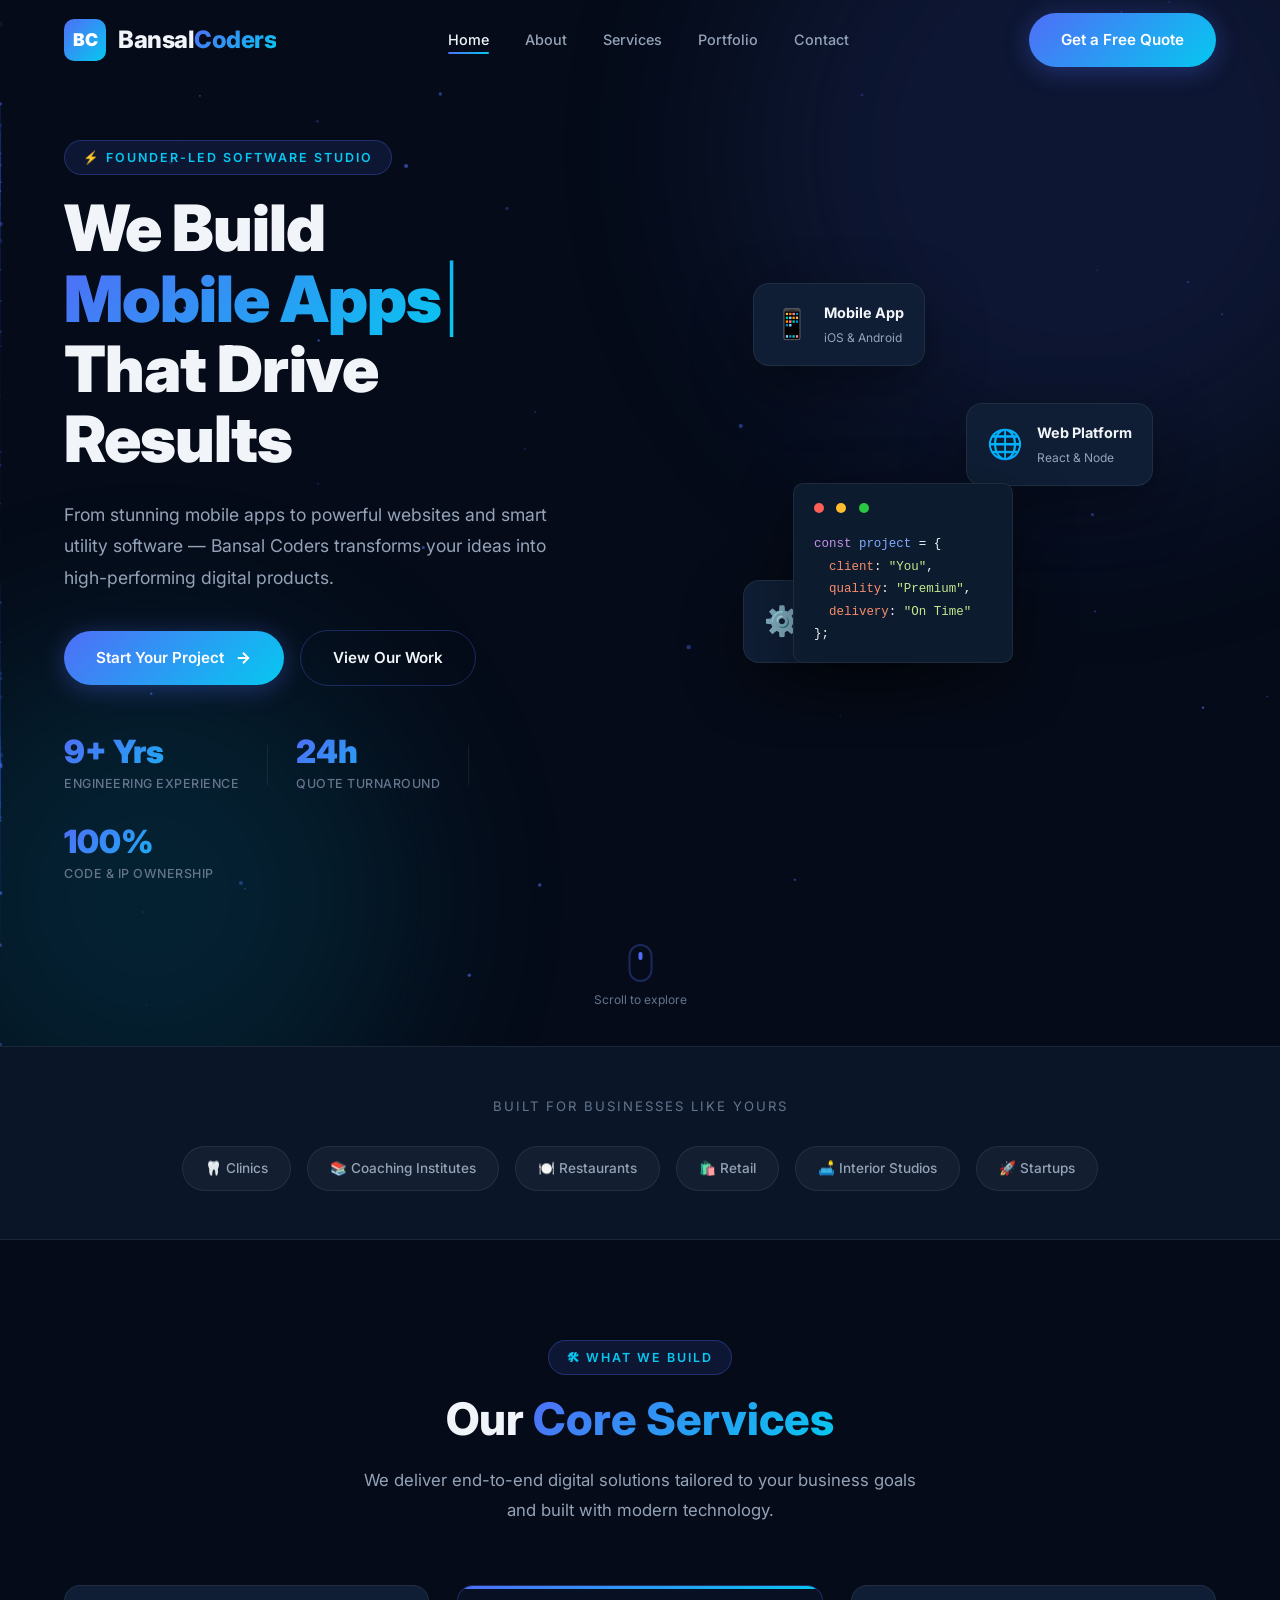
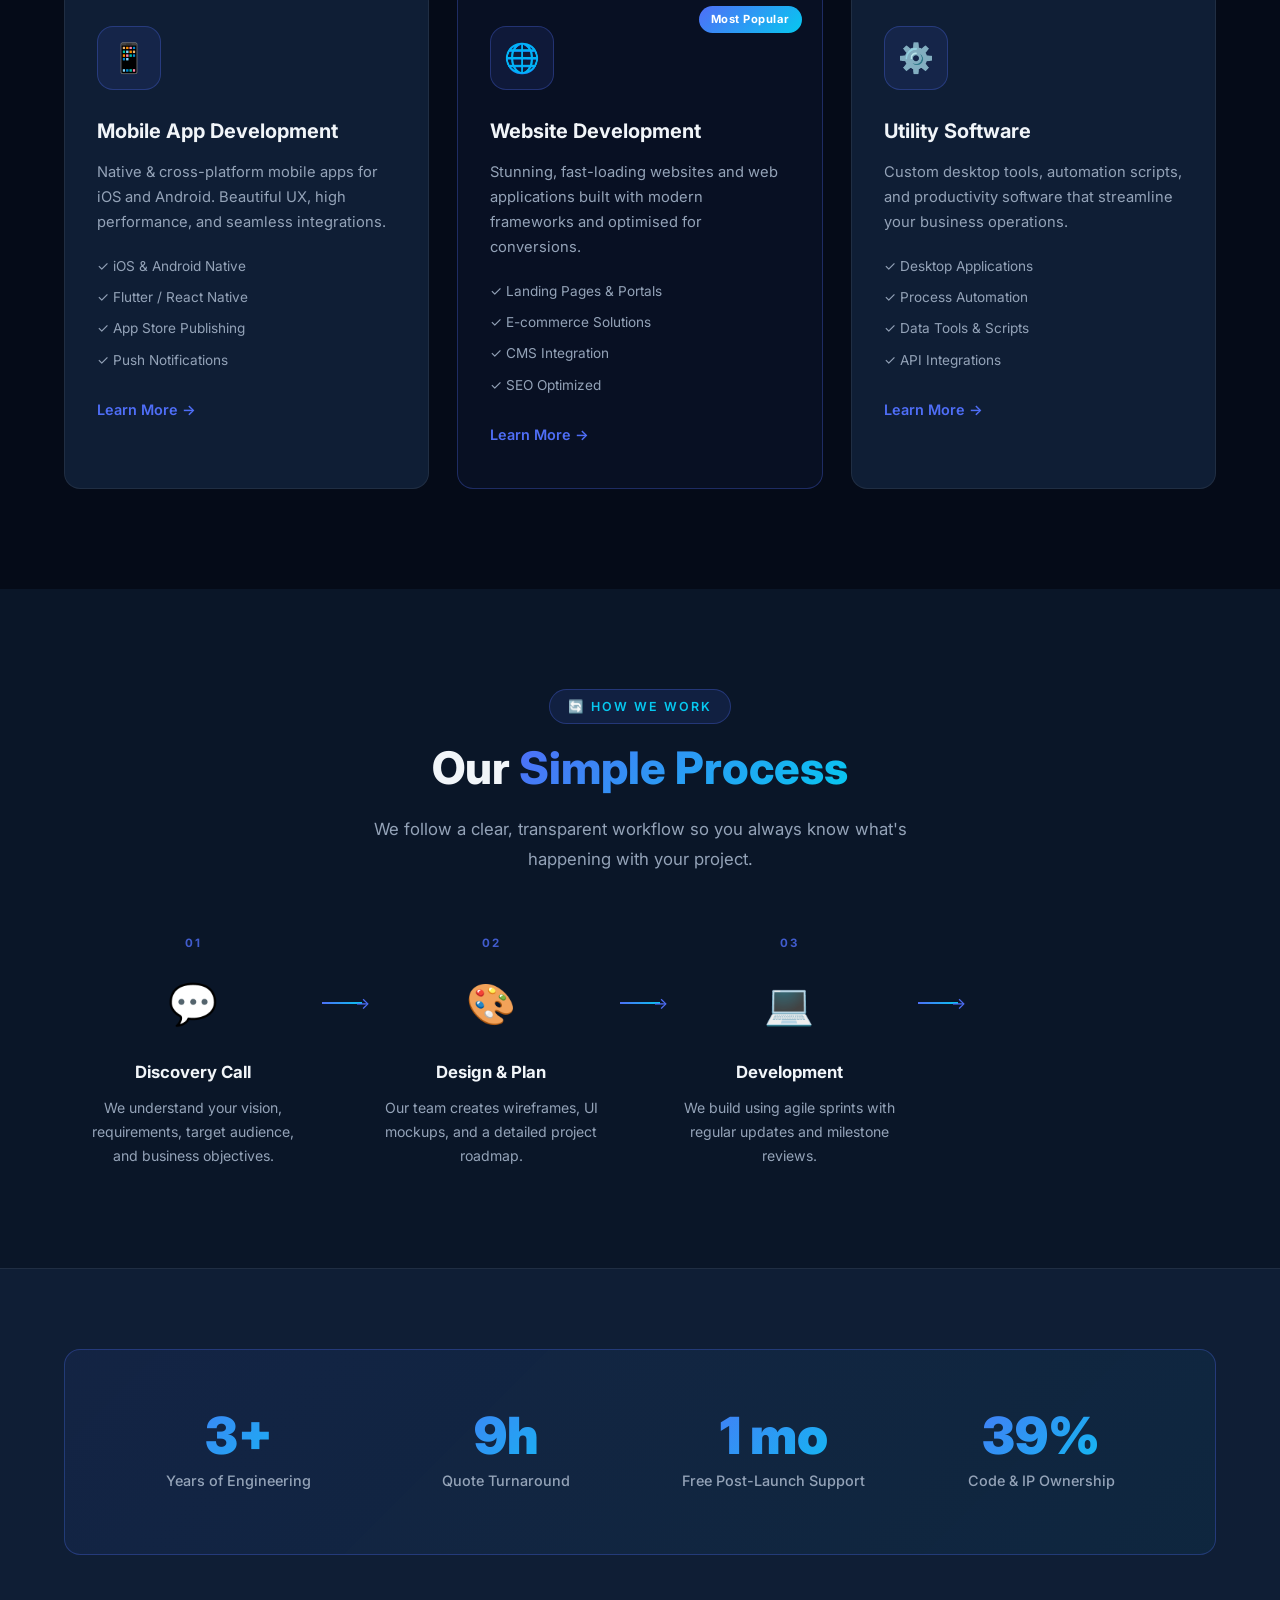
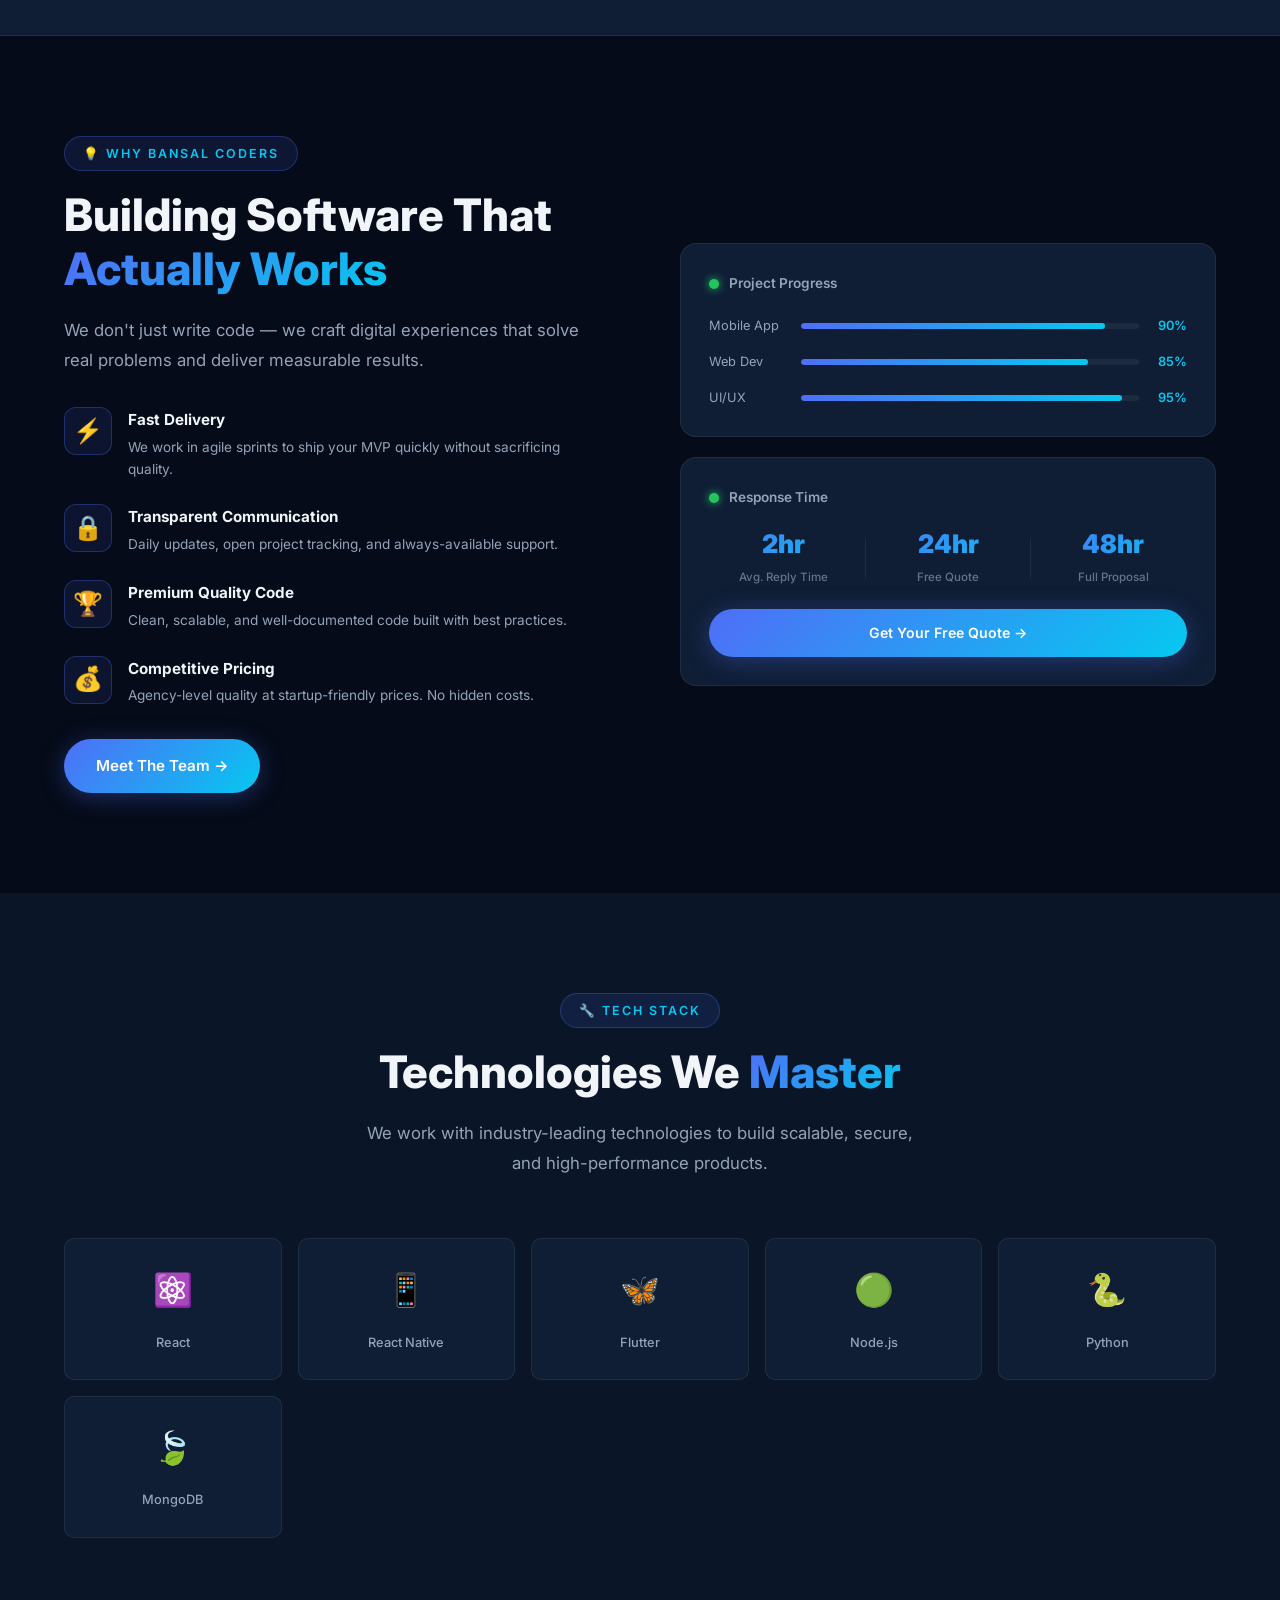
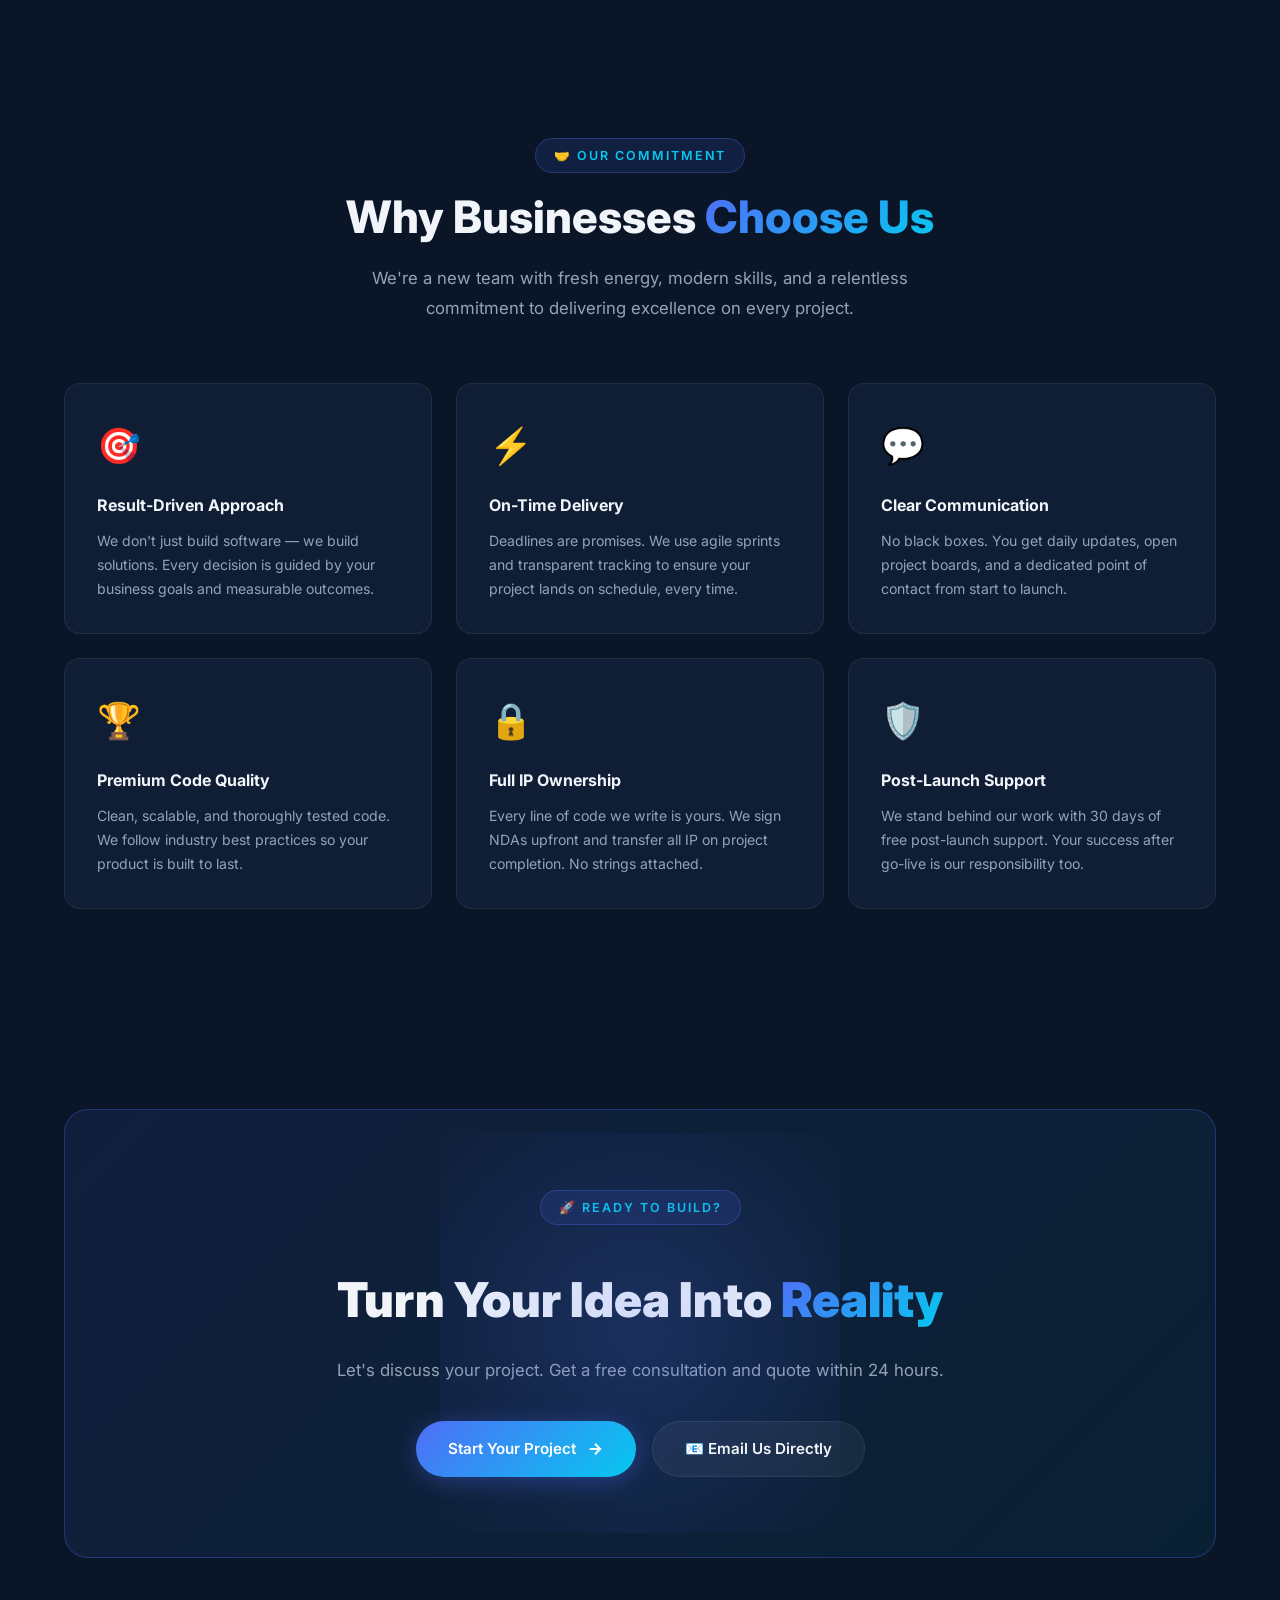
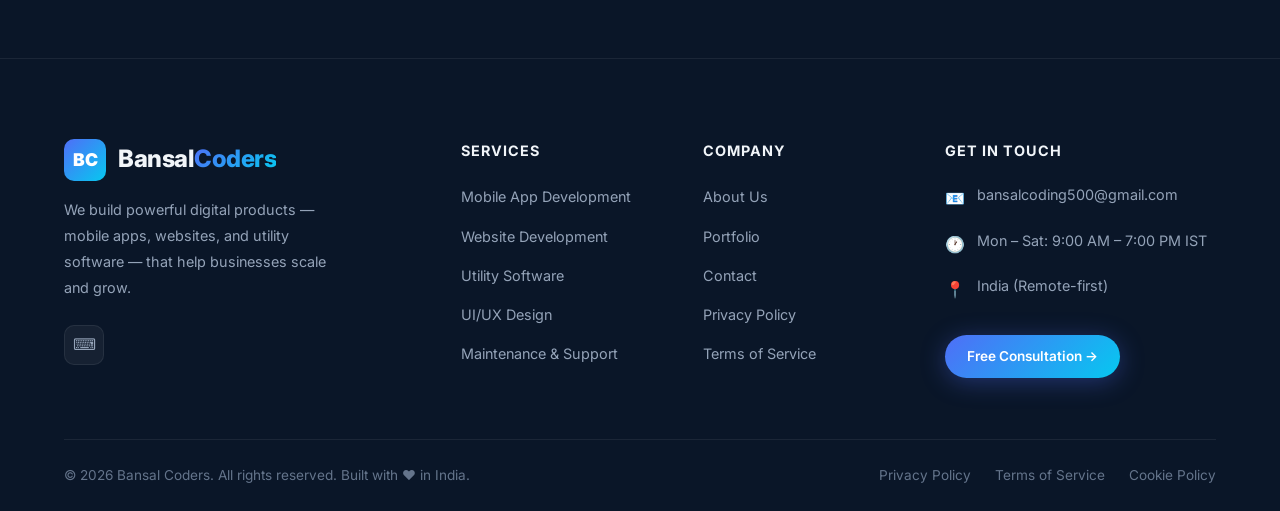
==== commit 011abe29: "Portfolio: relabel sample projects as concepts, remove invented metrics and client logos Co-Authored" ====
--- a/index.html
+++ b/index.html
@@ -175,14 +175,14 @@
   ═══════════════════════════════════════════════ -->
   <section class="trusted-section">
     <div class="container">
-      <p class="trusted-label">Trusted by businesses across industries</p>
+      <p class="trusted-label">Built for businesses like yours</p>
       <div class="logo-strip stagger-children">
-        <div class="logo-pill">🛒 RetailTech</div>
-        <div class="logo-pill">🏥 MediCare</div>
-        <div class="logo-pill">📚 EduLearn</div>
-        <div class="logo-pill">🏦 FinStart</div>
-        <div class="logo-pill">🚚 LogiTrack</div>
-        <div class="logo-pill">🎮 GameStudio</div>
+        <div class="logo-pill">🦷 Clinics</div>
+        <div class="logo-pill">📚 Coaching Institutes</div>
+        <div class="logo-pill">🍽️ Restaurants</div>
+        <div class="logo-pill">🛍️ Retail</div>
+        <div class="logo-pill">🛋️ Interior Studios</div>
+        <div class="logo-pill">🚀 Startups</div>
       </div>
     </div>
   </section>
